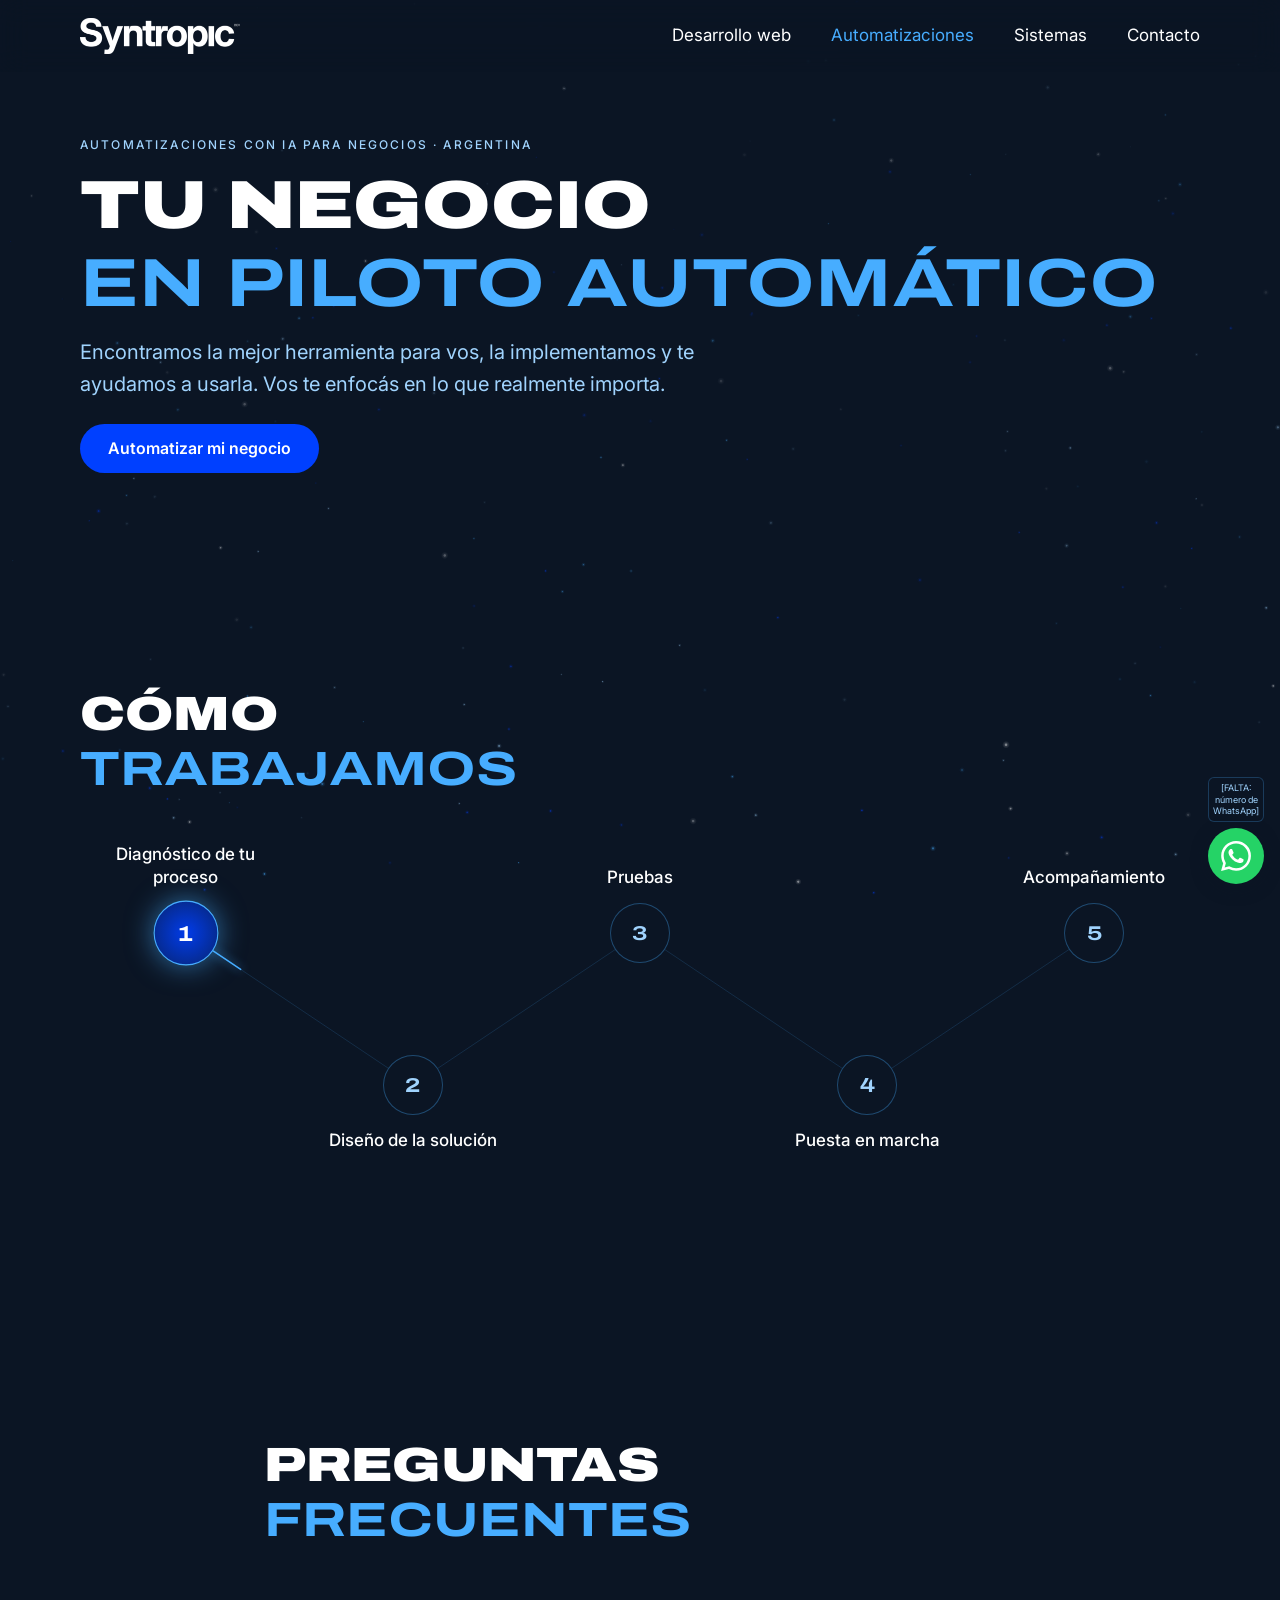
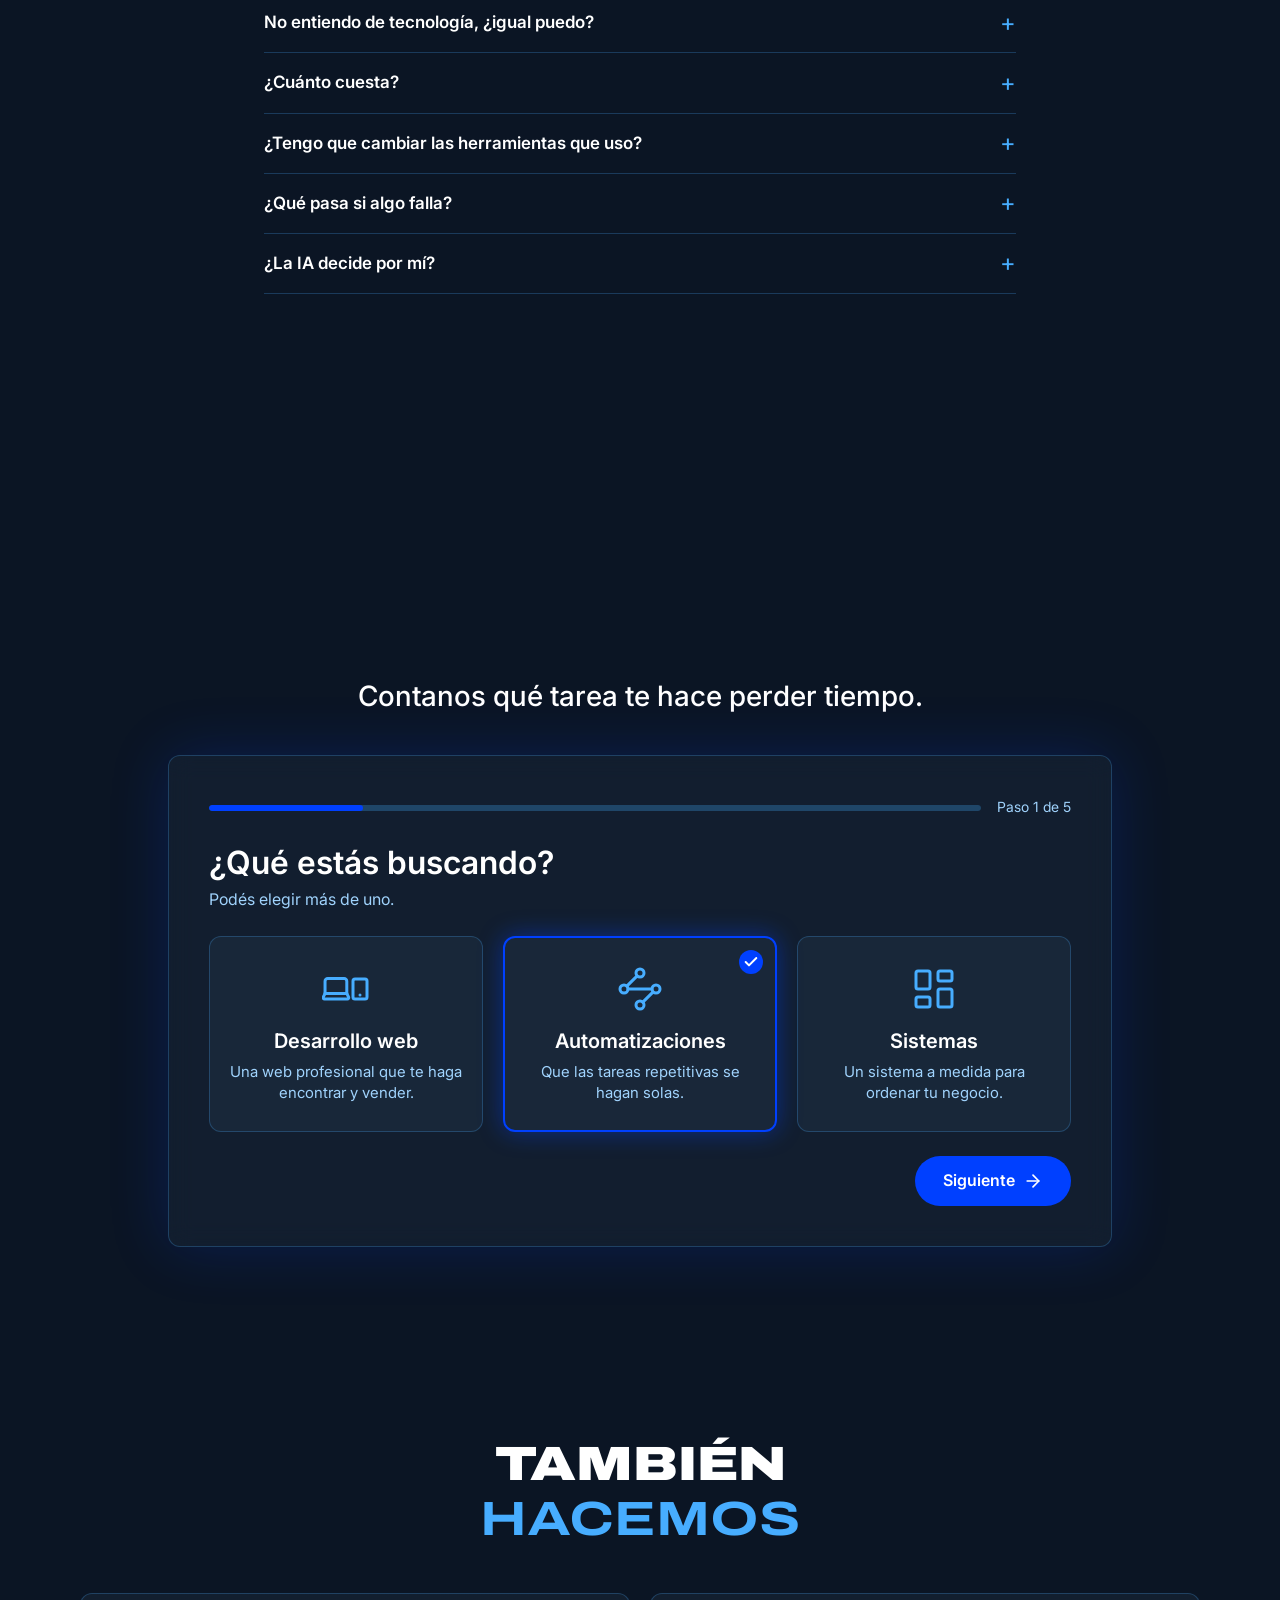
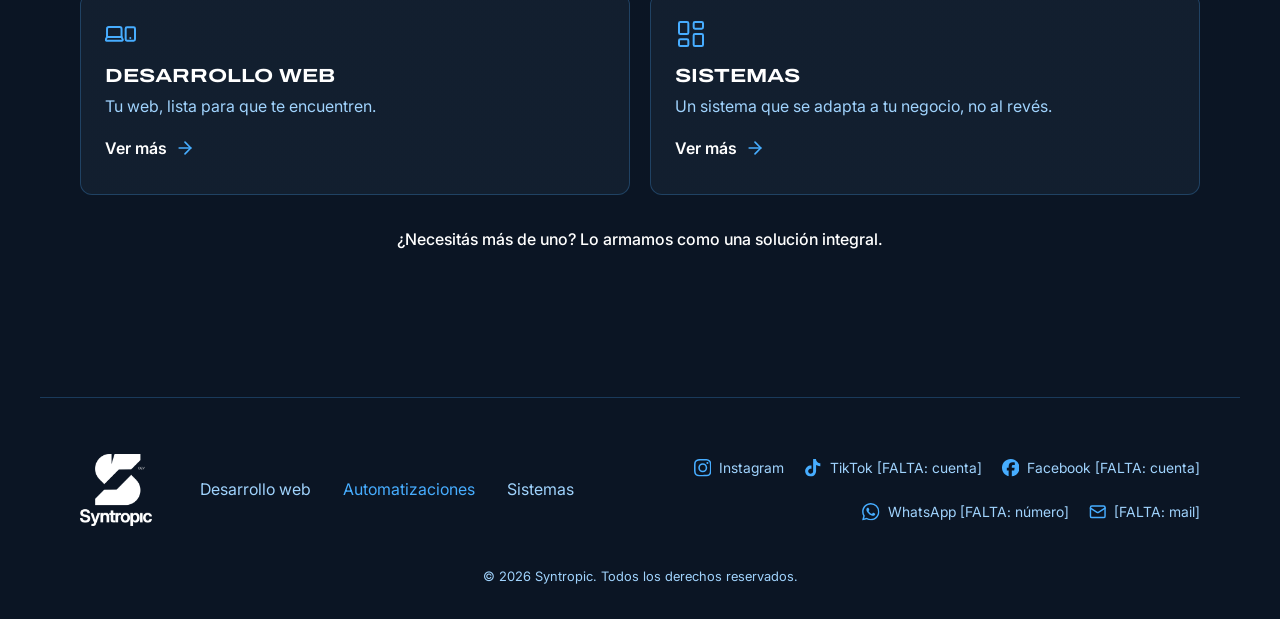
==== sitio/automatizaciones/index.html @ 97318b0d "Fase 7, base común: plantilla de las páginas de servicio, canvas liviano, constelación y transición " ====
<!doctype html>
<html lang="es-AR">
<head>
  <meta charset="utf-8">
  <meta name="viewport" content="width=device-width, initial-scale=1">
  <title>Automatizaciones con IA para tu negocio | Syntropic</title>
  <meta name="description" content="Conectamos WhatsApp, Gmail, planillas, agendas y tiendas online para que las tareas repetitivas de tu negocio se hagan solas, en Argentina.">
  <link rel="preload" href="../assets/fonts/archivo-expanded-black.woff2" as="font" type="font/woff2" crossorigin>
  <link rel="preload" href="../assets/fonts/inter-regular.woff2" as="font" type="font/woff2" crossorigin>
  <link rel="stylesheet" href="../assets/css/base.css">
  <link rel="stylesheet" href="../assets/css/componentes.css">
  <link rel="stylesheet" href="../assets/css/secciones.css">
  <link rel="stylesheet" href="../assets/css/formulario.css">
  <link rel="stylesheet" href="../assets/css/servicio.css">
  <!-- Marca que hay JavaScript: sin JS, el menú mobile queda siempre visible -->
  <script>document.documentElement.classList.add('js');</script>
</head>
<body class="servicio servicio-auto">

  <!-- ===================== Menú ===================== -->
  <header class="menu">
    <div class="menu-contenedor contenedor">
      <a class="menu-logo" href="../">
        <img src="../assets/img/logo-tipo-blanco.webp" alt="Syntropic" width="640" height="143">
      </a>

      <button class="menu-hamburguesa" type="button" aria-expanded="false" aria-controls="menu-principal" aria-label="Abrir menú">
        <span class="menu-hamburguesa-linea"></span>
        <span class="menu-hamburguesa-linea"></span>
        <span class="menu-hamburguesa-linea"></span>
      </button>

      <nav id="menu-principal" class="menu-nav" aria-label="Principal">
        <ul class="menu-lista">
          <li><a href="../desarrollo-web/">Desarrollo web</a></li>
          <li><a href="../automatizaciones/" aria-current="page">Automatizaciones</a></li>
          <li><a href="../sistemas/">Sistemas</a></li>
          <li><a href="#contacto">Contacto</a></li>
        </ul>
      </nav>
    </div>
  </header>

  <main>

    <!-- ===================== Hero ===================== -->
    <section id="inicio" class="hero-servicio hero-auto">
      <div class="contenedor hero-servicio-contenedor">
        <div class="hero-servicio-texto">
          <p class="etiqueta">Automatizaciones con IA para negocios · Argentina</p>
          <h1>Tu negocio <span class="titulo-linea-2">en piloto automático</span></h1>
          <p class="bajada">Encontramos la mejor herramienta para vos, la implementamos y te ayudamos a usarla. Vos te enfocás en lo que realmente importa.</p>
          <div class="hero-servicio-botones">
          <a class="boton boton-seccion" href="#contacto" data-servicio="automatizaciones">Automatizar mi negocio</a>
          </div>
        </div>
      </div>
    </section>

    <!-- ===================== Cómo trabajamos ===================== -->
    <section id="como-trabajamos" class="seccion trabajamos" aria-labelledby="titulo-como-trabajamos">
      <div class="contenedor">
        <h2 id="titulo-como-trabajamos" data-entrada>Cómo <span class="titulo-linea-2">trabajamos</span></h2>

        <!-- La línea que une las estrellas la dibuja servicio.js -->
        <ol class="constelacion a-confirmar" data-confirmar="Confirmar los pasos" style="--pasos: 5">
          <li class="constelacion-paso">
            <span class="constelacion-estrella" aria-hidden="true">1</span>
            <p class="constelacion-texto">Diagnóstico de tu proceso</p>
          </li>
          <li class="constelacion-paso">
            <span class="constelacion-estrella" aria-hidden="true">2</span>
            <p class="constelacion-texto">Diseño de la solución</p>
          </li>
          <li class="constelacion-paso">
            <span class="constelacion-estrella" aria-hidden="true">3</span>
            <p class="constelacion-texto">Pruebas</p>
          </li>
          <li class="constelacion-paso">
            <span class="constelacion-estrella" aria-hidden="true">4</span>
            <p class="constelacion-texto">Puesta en marcha</p>
          </li>
          <li class="constelacion-paso">
            <span class="constelacion-estrella" aria-hidden="true">5</span>
            <p class="constelacion-texto">Acompañamiento</p>
          </li>
        </ol>
      </div>
    </section>

    <!-- ===================== Preguntas frecuentes ===================== -->
    <section id="preguntas-frecuentes" class="seccion faq" aria-labelledby="titulo-preguntas-frecuentes">
      <div class="contenedor">
        <h2 id="titulo-preguntas-frecuentes" data-entrada>Preguntas <span class="titulo-linea-2">frecuentes</span></h2>

        <div class="acordeon" data-entrada="grupo">
          <details class="acordeon-item">
            <summary>No entiendo de tecnología, ¿igual puedo?</summary>
            <p>[FALTA: respuesta de Mauro]</p>
          </details>
          <details class="acordeon-item">
            <summary>¿Cuánto cuesta?</summary>
            <p>[FALTA: respuesta de Mauro]</p>
          </details>
          <details class="acordeon-item">
            <summary>¿Tengo que cambiar las herramientas que uso?</summary>
            <p>[FALTA: respuesta de Mauro]</p>
          </details>
          <details class="acordeon-item">
            <summary>¿Qué pasa si algo falla?</summary>
            <p>[FALTA: respuesta de Mauro]</p>
          </details>
          <details class="acordeon-item">
            <summary>¿La IA decide por mí?</summary>
            <p>[FALTA: respuesta de Mauro]</p>
          </details>
        </div>
      </div>
    </section>

    <!-- ===================== Hablemos (formulario) ===================== -->
    <section id="contacto" class="seccion contacto" aria-labelledby="titulo-contacto">
      <div class="contenedor">
        <h2 id="titulo-contacto">Hablemos</h2>
        <p class="frase" data-entrada>Contanos qué tarea te hace perder tiempo.</p>

        <!-- El formulario lo arma formulario.js (el mismo en todas las páginas) -->
        <div class="formulario-lugar" data-formulario data-servicio="automatizaciones" data-entrada>
          <noscript><p>Para completar el formulario, activá JavaScript en tu navegador.</p></noscript>
        </div>
      </div>
    </section>

    <!-- ===================== También hacemos ===================== -->
    <section id="tambien-hacemos" class="seccion tambien" aria-labelledby="titulo-tambien-hacemos">
      <div class="contenedor">
        <h2 id="titulo-tambien-hacemos" data-entrada>También <span class="titulo-linea-2">hacemos</span></h2>

        <ul class="tambien-lista" data-entrada="grupo">
          <li>
            <a class="tarjeta tambien-tarjeta" href="../desarrollo-web/">
              <svg class="icono" aria-hidden="true"><use href="../assets/img/iconos.svg#i-web-dispositivos"></use></svg>
              <h3>Desarrollo web</h3>
              <p>Tu web, lista para que te encuentren.</p>
              <span class="tambien-ver">Ver más <svg class="icono" aria-hidden="true"><use href="../assets/img/iconos.svg#i-arrow-right"></use></svg></span>
            </a>
          </li>
          <li>
            <a class="tarjeta tambien-tarjeta" href="../sistemas/">
              <svg class="icono" aria-hidden="true"><use href="../assets/img/iconos.svg#i-layout-dashboard"></use></svg>
              <h3>Sistemas</h3>
              <p>Un sistema que se adapta a tu negocio, no al revés.</p>
              <span class="tambien-ver">Ver más <svg class="icono" aria-hidden="true"><use href="../assets/img/iconos.svg#i-arrow-right"></use></svg></span>
            </a>
          </li>
        </ul>
        <p class="tambien-linea" data-entrada>¿Necesitás más de uno? Lo armamos como una solución integral.</p>
      </div>
    </section>

  </main>

  <!-- ===================== Footer ===================== -->
  <footer class="footer">
    <div class="footer-contenedor contenedor">
      <a class="footer-logo" href="../">
        <img src="../assets/img/logo-blanco.webp" alt="Syntropic" width="480" height="475" loading="lazy" decoding="async">
      </a>

      <nav class="footer-nav" aria-label="Servicios">
        <ul>
          <li><a href="../desarrollo-web/">Desarrollo web</a></li>
          <li><a href="../automatizaciones/" aria-current="page">Automatizaciones</a></li>
          <li><a href="../sistemas/">Sistemas</a></li>
        </ul>
      </nav>

      <ul class="footer-contacto">
        <li><a href="https://www.instagram.com/syntropic__/" target="_blank" rel="noopener"><svg class="icono" aria-hidden="true"><use href="../assets/img/iconos.svg#i-instagram"></use></svg> Instagram</a></li>
        <li><svg class="icono" aria-hidden="true"><use href="../assets/img/iconos.svg#i-tiktok"></use></svg> TikTok [FALTA: cuenta]</li>
        <li><svg class="icono" aria-hidden="true"><use href="../assets/img/iconos.svg#i-facebook"></use></svg> Facebook [FALTA: cuenta]</li>
        <li><svg class="icono" aria-hidden="true"><use href="../assets/img/iconos.svg#i-whatsapp"></use></svg> WhatsApp [FALTA: número]</li>
        <li><svg class="icono" aria-hidden="true"><use href="../assets/img/iconos.svg#i-mail"></use></svg> [FALTA: mail]</li>
      </ul>
    </div>

    <p class="footer-legal contenedor">© 2026 Syntropic. Todos los derechos reservados.</p>
  </footer>

  <!-- ===================== WhatsApp flotante ===================== -->
  <div class="whatsapp">
    <span class="whatsapp-falta">[FALTA: número de WhatsApp]</span>
    <a class="whatsapp-boton" aria-label="Escribinos por WhatsApp">
      <svg class="icono" aria-hidden="true"><use href="../assets/img/iconos.svg#i-whatsapp"></use></svg>
    </a>
  </div>

  <script src="../assets/js/vendor/gsap.min.js" defer></script>
  <script src="../assets/js/vendor/ScrollTrigger.min.js" defer></script>
  <script src="../assets/js/utiles.js" defer></script>
  <script src="../assets/js/formulario.js" defer></script>
  <script src="../assets/js/interfaz.js" defer></script>
  <script src="../assets/js/entradas.js" defer></script>
  <script src="../assets/js/servicio.js" defer></script>
  <script src="../assets/js/particulas-servicio.js" defer></script>
</body>
</html>
---- sitio/assets/css/base.css ----
/* ==========================================================================
   Syntropic: estilos base
   Paleta y tipografías: docs/brief.md, sección Marca.
   ========================================================================== */

/* --- Tipografías (autoalojadas, solo los pesos que se usan) --- */
@font-face {
  font-family: "Archivo Expanded";
  src: url("../fonts/archivo-expanded-black.woff2") format("woff2");
  font-weight: 900;
  font-style: normal;
  font-display: swap;
}
@font-face {
  font-family: "Archivo Expanded";
  src: url("../fonts/archivo-expanded-bold.woff2") format("woff2");
  font-weight: 700;
  font-style: normal;
  font-display: swap;
}
@font-face {
  font-family: "Inter";
  src: url("../fonts/inter-regular.woff2") format("woff2");
  font-weight: 400;
  font-style: normal;
  font-display: swap;
}
@font-face {
  font-family: "Inter";
  src: url("../fonts/inter-medium.woff2") format("woff2");
  font-weight: 500;
  font-style: normal;
  font-display: swap;
}
@font-face {
  font-family: "Inter";
  src: url("../fonts/inter-semibold.woff2") format("woff2");
  font-weight: 600;
  font-style: normal;
  font-display: swap;
}

/* --- Variables --- */
:root {
  /* Paleta oficial */
  --navy: #0B1524;
  --azul: #0040FF;
  --celeste: #47ADFF;
  --celeste-claro: #A0D3FD;
  --blanco: #FFFFFF;
  --whatsapp: #25D366;

  /* Derivados por transparencia (sin colores nuevos) */
  --vidrio-fondo: rgba(160, 211, 253, 0.05);   /* celeste claro al 5% sobre navy */
  --vidrio-borde: rgba(71, 173, 255, 0.25);    /* celeste al 25% */
  --glow-azul: 0 0 24px rgba(0, 64, 255, 0.45);

  /* Tipografía */
  --fuente-titulos: "Archivo Expanded", system-ui, sans-serif;
  --fuente-textos: "Inter", system-ui, sans-serif;

  /* Medidas */
  --radio: 12px;
  --radio-pildora: 999px;
  --margen-lateral: 20px;
  --ancho-max: 1200px;
}

@media (min-width: 768px) {
  :root { --margen-lateral: 40px; }
}

/* --- Reset --- */
*,
*::before,
*::after { box-sizing: border-box; }

* { margin: 0; padding: 0; }

html {
  -webkit-text-size-adjust: 100%;
  text-size-adjust: 100%;
  scroll-behavior: smooth;
}

img,
svg,
canvas,
picture { display: block; max-width: 100%; }

input,
button,
textarea,
select { font: inherit; color: inherit; }

button { cursor: pointer; background: none; border: 0; }

a { color: inherit; text-decoration: none; }

ul,
ol { list-style: none; }

/* --- Base --- */
body {
  min-height: 100vh;
  background-color: var(--navy);
  color: var(--blanco);
  font-family: var(--fuente-textos);
  font-weight: 400;
  font-size: 1rem;
  line-height: 1.6;
  -webkit-font-smoothing: antialiased;
  -moz-osx-font-smoothing: grayscale;
}

h1,
h2,
h3 {
  font-family: var(--fuente-titulos);
  font-weight: 900;
  line-height: 1.05;
  text-transform: uppercase;
  text-wrap: balance;
}

/* Título de dos líneas del brandbook: primera Black, segunda más liviana */
.titulo-linea-2 {
  display: block;
  font-weight: 700;
  color: var(--celeste);
}

.texto-secundario { color: var(--celeste-claro); }

.contenedor {
  width: 100%;
  max-width: var(--ancho-max);
  margin-inline: auto;
  padding-inline: var(--margen-lateral);
}

/* Foco visible para teclado */
:focus-visible {
  outline: 2px solid var(--celeste);
  outline-offset: 3px;
}

/* Solo para lectores de pantalla */
.sr-only {
  position: absolute;
  width: 1px;
  height: 1px;
  overflow: hidden;
  clip: rect(0 0 0 0);
  white-space: nowrap;
}

/* --- Botón --- */
.boton {
  display: inline-flex;
  align-items: center;
  justify-content: center;
  gap: 0.5em;
  min-height: 48px;
  padding: 0.75rem 1.75rem;
  background-color: var(--azul);
  color: var(--blanco);
  font-family: var(--fuente-textos);
  font-weight: 600;
  font-size: 1rem;
  border-radius: var(--radio-pildora);
  transition: box-shadow 0.25s ease, transform 0.25s ease;
}

.boton:hover { box-shadow: var(--glow-azul); }
.boton:active { transform: translateY(1px); }

/* --- Tarjeta de vidrio oscuro --- */
.tarjeta-vidrio {
  background-color: var(--vidrio-fondo);
  border: 1px solid var(--vidrio-borde);
  border-radius: var(--radio);
  -webkit-backdrop-filter: blur(12px);
  backdrop-filter: blur(12px);
  padding: 1.5rem;
}

/* --- Transición entre páginas ---
   Mejora progresiva: donde no existe (Firefox), la navegación es normal.
   El nombre va en el contenido del menú y no en .menu: si fuera en .menu, el
   vidrio esmerilado dejaría de desenfocar lo que pasa por debajo. */
@media (prefers-reduced-motion: no-preference) {
  @view-transition { navigation: auto; }

  .menu-contenedor { view-transition-name: menu; }

  ::view-transition-old(root),
  ::view-transition-new(root) { animation-duration: 0.35s; }
}

/* --- Movimiento reducido --- */
@media (prefers-reduced-motion: reduce) {
  html { scroll-behavior: auto; }
  *,
  *::before,
  *::after {
    animation-duration: 0.01ms !important;
    animation-iteration-count: 1 !important;
    transition-duration: 0.01ms !important;
  }
}
---- sitio/assets/css/componentes.css ----
/* ==========================================================================
   Syntropic: componentes reutilizables
   Piezas que se repiten en la landing y que se van a reusar en las páginas
   de servicio de la v2. Registro en docs/componentes.md.
   ========================================================================== */

:root {
  /* Botón flotante de WhatsApp: los botones de sección le dejan este lugar */
  --whatsapp-tamano: 56px;
  --whatsapp-margen: 16px;
  --altura-menu: 56px; /* menú fijo: 56 px en mobile y tablet, 72 px en desktop */
}

/* --- Ícono (sprite: assets/img/iconos.svg) --- */
.icono {
  width: 1.25em;
  height: 1.25em;
  flex-shrink: 0;
  color: var(--celeste);
  stroke-width: 2; /* grosor de los íconos de línea; se ajusta por componente */
}

/* --- Textos que se repiten en todas las secciones --- */
.etiqueta {
  font-size: 0.75rem;
  font-weight: 500;
  line-height: 1.5;
  letter-spacing: 0.18em;
  text-transform: uppercase;
  color: var(--celeste-claro);
}

.frase {
  font-size: 1.25rem;
  font-weight: 500;
  line-height: 1.35;
  color: var(--blanco);
}

.bajada {
  font-size: 1rem;
  color: var(--celeste-claro);
}

@media (min-width: 1024px) {
  .frase { font-size: 1.75rem; }
  .bajada { font-size: 1.25rem; }
}

/* --- Botón de sección --- */
/* En mobile ocupa todo el ancho menos el lugar del botón de WhatsApp,
   para que nunca se superpongan. */
.boton-seccion {
  width: calc(100% - (var(--whatsapp-tamano) + var(--whatsapp-margen) + 8px - var(--margen-lateral)));
}

@media (min-width: 768px) {
  .boton-seccion { width: auto; }
}

/* --- Píldora (etiqueta con ícono) --- */
.pildora {
  display: flex;
  align-items: center;
  gap: 0.5rem;
  min-height: 44px;
  padding: 0.5rem 0.875rem;
  border: 1px solid var(--celeste);
  border-radius: var(--radio-pildora);
  font-size: 0.8125rem;
  line-height: 1.3;
  color: var(--blanco);
}

.pildora strong { font-weight: 600; }

@media (min-width: 1024px) {
  .pildora { font-size: 0.9375rem; padding-inline: 1rem; }
}

/* --- Dispositivos: notebook y celular hechos en CSS ---
   Los colores salen de la paleta con transparencia: el "aluminio" es celeste
   claro sobre navy. Las medidas van en % para que escalen con el ancho. */
.pantalla {
  position: relative;
  overflow: hidden;
  background-color: var(--navy);
}

/* Capturas apiladas: solo la .activa se ve (fundido al cambiar) */
.pantalla-captura {
  position: absolute;
  inset: 0;
  width: 100%;
  height: 100%;
  object-fit: cover;
  object-position: top center;
  opacity: 0;
  transition: opacity 0.6s ease;
}

.pantalla-captura.activa { opacity: 1; }

.notebook { position: relative; }

.notebook-tapa {
  position: relative;
  padding: 2.4% 2.4% 2.8%;
  background-color: var(--navy);
  border: 1px solid rgba(160, 211, 253, 0.3);
  border-bottom: 0;
  border-radius: 14px 14px 0 0;
  box-shadow: 0 0 60px rgba(0, 64, 255, 0.35);
}

/* Cámara */
.notebook-tapa::before {
  content: "";
  position: absolute;
  top: 0.9%;
  left: 50%;
  width: 0.7%;
  aspect-ratio: 1;
  border-radius: 50%;
  background-color: rgba(160, 211, 253, 0.25);
  transform: translateX(-50%);
}

.notebook-tapa .pantalla {
  aspect-ratio: 16 / 10;
  border-radius: 4px;
}

/* Base: más ancha que la tapa, con la muesca para abrirla */
.notebook-base {
  position: relative;
  width: 112%;
  margin-left: -6%;
  aspect-ratio: 100 / 2.8;
  background: linear-gradient(to bottom, rgba(160, 211, 253, 0.6), rgba(160, 211, 253, 0.2));
  border-radius: 2px 2px 50% 50% / 2px 2px 100% 100%;
}

.notebook-base::before {
  content: "";
  position: absolute;
  top: 0;
  left: 50%;
  width: 14%;
  height: 45%;
  background-color: rgba(11, 21, 36, 0.45);
  border-radius: 0 0 6px 6px;
  transform: translateX(-50%);
}

.celular {
  position: relative;
  padding: 3.4%;
  background-color: var(--navy);
  border: 1px solid rgba(160, 211, 253, 0.4);
  border-radius: 15% / 7%;
  box-shadow: 0 0 0 3px rgba(160, 211, 253, 0.08), 0 0 50px rgba(0, 64, 255, 0.4);
}

.celular .pantalla {
  aspect-ratio: 600 / 1298;
  border-radius: 12% / 5.6%;
}

/* Isla de la cámara */
.celular::after {
  content: "";
  position: absolute;
  top: 2.6%;
  left: 50%;
  width: 28%;
  aspect-ratio: 3.4;
  border-radius: 999px;
  background-color: var(--navy);
  transform: translateX(-50%);
}

/* --- Indicador circular (puntaje) ---
   El arco llega hasta --puntaje (0 a 100). Con JavaScript arranca vacío y se
   llena al recibir la clase .lleno; sin JavaScript se ve lleno de entrada. */
.indicador {
  display: block;
  width: 3.5rem;
  height: 3.5rem;
  margin: 0 auto 0.5rem;
  transform: rotate(-90deg);
}

.indicador circle {
  fill: none;
  stroke-width: 5;
}

.indicador-fondo { stroke: rgba(71, 173, 255, 0.2); }

.indicador-arco {
  stroke: var(--celeste);
  stroke-linecap: round;
  stroke-dasharray: var(--puntaje, 0) 100;
  filter: drop-shadow(0 0 4px rgba(71, 173, 255, 0.7));
  transition: stroke-dasharray 1.4s ease-out, opacity 0.3s ease;
}

.js .indicador:not(.lleno) .indicador-arco {
  stroke-dasharray: 0 100;
  opacity: 0;
}

/* --- Nodo del lienzo de automatizaciones --- */
.nodo {
  display: flex;
  align-items: center;
  gap: 0.875rem;
  padding: 0.75rem 1rem;
  background-color: var(--navy);
  background-image: linear-gradient(var(--vidrio-fondo), var(--vidrio-fondo));
  border: 1px solid var(--vidrio-borde);
  border-radius: var(--radio);
}

.nodo .icono { width: 1.5rem; height: 1.5rem; }

.nodo-texto {
  display: flex;
  flex-direction: column;
  line-height: 1.3;
}

.nodo-texto strong {
  font-weight: 600;
  color: var(--blanco);
}

.nodo-texto span {
  font-size: 0.875rem;
  color: var(--celeste-claro);
}

/* --- Bloque con ícono, título y una línea --- */
.bloque {
  display: flex;
  align-items: flex-start;
  gap: 1rem;
}

.bloque .icono {
  width: 2.25rem;
  height: 2.25rem;
  stroke-width: 1.5;
}

.bloque h3 {
  font-size: 1rem;
  font-weight: 700;
  margin-bottom: 0.25rem;
}

.bloque p { color: var(--celeste-claro); }

@media (min-width: 1024px) {
  .bloque .icono { width: 2.75rem; height: 2.75rem; }
  .bloque h3 { font-size: 1.25rem; }
  .bloque p { font-size: 1.125rem; }
}

/* --- Acordeón (desplegable nativo) --- */
.acordeon-item {
  border-bottom: 1px solid var(--vidrio-borde);
}

.acordeon-item summary {
  display: flex;
  align-items: center;
  justify-content: space-between;
  gap: 1rem;
  min-height: 56px;
  padding-block: 1rem;
  font-size: 1.0625rem;
  font-weight: 600;
  cursor: pointer;
  list-style: none;
}

.acordeon-item summary::-webkit-details-marker { display: none; }

/* Signo + que gira a × al abrir */
.acordeon-item summary::after {
  content: "+";
  flex-shrink: 0;
  font-size: 1.5rem;
  font-weight: 400;
  line-height: 1;
  color: var(--celeste);
  transition: transform 0.25s ease;
}

.acordeon-item[open] summary::after { transform: rotate(45deg); }

.acordeon-item p {
  padding-bottom: 1.25rem;
  color: var(--celeste-claro);
}

/* --- Botón flotante de WhatsApp --- */
.whatsapp {
  position: fixed;
  right: var(--whatsapp-margen);
  bottom: var(--whatsapp-margen);
  z-index: 40;
  display: flex;
  flex-direction: column;
  align-items: center;
  gap: 0.375rem;
  transition: opacity 0.25s ease, visibility 0.25s ease;
}

.whatsapp.oculto {
  opacity: 0;
  visibility: hidden;
}

.whatsapp-boton {
  display: grid;
  place-items: center;
  width: var(--whatsapp-tamano);
  height: var(--whatsapp-tamano);
  border-radius: 50%;
  background-color: var(--whatsapp);
  box-shadow: 0 4px 16px rgba(11, 21, 36, 0.5);
}

.whatsapp-boton .icono {
  width: 30px;
  height: 30px;
  color: var(--blanco);
}

/* Marcador temporal: del mismo ancho que el botón, para no tapar nada */
.whatsapp-falta {
  width: var(--whatsapp-tamano);
  padding: 0.25rem 0.125rem;
  border-radius: 6px;
  background-color: var(--navy);
  border: 1px solid var(--vidrio-borde);
  font-size: 0.5625rem;
  text-align: center;
  overflow-wrap: anywhere;
  line-height: 1.3;
  color: var(--celeste-claro);
}

/* --- Textos por confirmar: se marcan solo en desarrollo (clase de utiles.js) ---
   El detalle de qué falta confirmar va en data-confirmar. */
.desarrollo .a-confirmar {
  position: relative;
  outline: 1px dashed rgba(160, 211, 253, 0.55);
  outline-offset: 6px;
}

.desarrollo .a-confirmar::before {
  content: "A confirmar: " attr(data-confirmar);
  position: absolute;
  z-index: 3;
  bottom: calc(100% + 8px);
  left: -6px;
  width: max-content;
  max-width: calc(100% + 12px);
  padding: 0.125rem 0.5rem;
  border-radius: 6px 6px 0 0;
  background-color: var(--navy);
  font-family: var(--fuente-textos);
  font-size: 0.6875rem;
  font-weight: 500;
  line-height: 1.3;
  letter-spacing: 0;
  text-align: left;
  text-transform: none;
  color: var(--celeste-claro);
}

/* --- Entradas suaves (entradas.js): fundido y subida corta ---
   Las clases las pone JavaScript solo en lo que está debajo de la pantalla
   y se sacan al terminar. */
.entrada-espera {
  opacity: 0;
  transform: translateY(18px);
}

.entrada-espera.entrada-llega {
  opacity: 1;
  transform: none;
  transition: opacity 0.7s ease, transform 0.75s cubic-bezier(0.2, 0.7, 0.2, 1);
  transition-delay: var(--entrada-demora, 0ms);
}

/* ==========================================================================
   Canvas de partículas (lo crea particulas.js; sin JavaScript no existe)
   ========================================================================== */
/* Fijo, de pantalla completa y detrás del contenido. No recibe toques:
   los botones, links y el formulario siguen funcionando igual. */
.particulas {
  position: fixed;
  inset: 0;
  width: 100%;
  height: 100%;
  z-index: 0;
  pointer-events: none;
}

/* El contenido va por encima del canvas */
main,
.footer {
  position: relative;
  z-index: 1;
}

/* Movimiento reducido: S estática de puntos dentro del hero, sin canvas fijo */
.hero-visual { position: relative; }

.particulas-estaticas {
  position: absolute;
  inset: 0;
  width: 100%;
  height: 100%;
  pointer-events: none;
}
---- sitio/assets/css/secciones.css ----
/* ==========================================================================
   Syntropic: secciones de la landing
   Mobile first (390 px). Cortes: 768 px (tablet) y 1024 px (desktop).
   ========================================================================== */

/* --- Común a todas las secciones --- */
.seccion {
  --seccion-espacio: 96px;
  padding-block: var(--seccion-espacio);
  /* Al llegar desde un link, el título frena siempre a la misma distancia
     debajo del menú fijo, sea cual sea el alto del menú (56 o 72 px). */
  scroll-margin-top: calc(var(--altura-menu) + 40px - var(--seccion-espacio));
}

/* Títulos de la cadena de bytes. Tamaño final: en 390 px "DESARROLLO" ocupa
   casi todo el ancho y "WEB" baja a la segunda línea (como el mockup mobile);
   tope de 72 px desde tablet. El tamaño importa para las partículas: cuanto
   más grande el h2, más nítida la forma muestreada con 0 y 1. */
.seccion h2 {
  font-size: clamp(1.75rem, 9.4vw, 4.5rem);
  margin-bottom: 1.25rem;
}

@media (min-width: 1024px) {
  .seccion { --seccion-espacio: 144px; }
}

/* ==========================================================================
   Menú
   ========================================================================== */
/* Fijo arriba y siempre visible. Vidrio esmerilado: desenfoca y oscurece apenas
   lo que pasa por debajo. El efecto va en un pseudo-elemento porque un
   backdrop-filter en el propio header encerraría el menú mobile de pantalla
   completa (position: fixed) dentro de los 56 px del header. */
.menu {
  position: fixed;
  inset: 0 0 auto 0;
  z-index: 50;
}

.menu::before {
  content: "";
  position: absolute;
  inset: 0;
  background-color: rgba(11, 21, 36, 0.35); /* navy muy transparente */
  -webkit-backdrop-filter: blur(14px);
  backdrop-filter: blur(14px);
  pointer-events: none;
}

/* Navegadores sin backdrop-filter: el tinte se hace más denso para que se lea */
@supports not ((backdrop-filter: blur(1px)) or (-webkit-backdrop-filter: blur(1px))) {
  .menu::before { background-color: rgba(11, 21, 36, 0.85); }
}

.menu-contenedor { position: relative; }

.menu-contenedor {
  display: flex;
  align-items: center;
  justify-content: space-between;
  height: var(--altura-menu);
}

.menu-logo {
  position: relative;
  z-index: 2;
  display: flex;
  align-items: center;
  min-height: 44px;
}

.menu-logo img { width: 128px; height: auto; }

.menu-lista a {
  display: inline-flex;
  align-items: center;
  min-height: 44px;
  transition: color 0.2s ease;
}

.menu-lista a:hover { color: var(--celeste); }

/* La página en la que estás */
.menu-lista a[aria-current="page"],
.footer-nav a[aria-current="page"] { color: var(--celeste); }

/* Hamburguesa (mobile y tablet) */
.menu-hamburguesa {
  position: relative;
  z-index: 2;
  display: none;
  flex-direction: column;
  justify-content: center;
  gap: 6px;
  width: 44px;
  height: 44px;
  padding: 10px;
}

.menu-hamburguesa-linea {
  display: block;
  height: 2px;
  background-color: var(--blanco);
  border-radius: 2px;
  transition: transform 0.25s ease, opacity 0.25s ease;
}

.js .menu-hamburguesa { display: flex; }

/* Sin JavaScript, la lista queda visible debajo del logo */
.menu-lista {
  display: flex;
  flex-wrap: wrap;
  gap: 0 1.25rem;
}

/* Con JavaScript: pantalla completa navy con los links grandes */
.js .menu-nav {
  position: fixed;
  inset: 0;
  z-index: 1;
  display: flex;
  align-items: center;
  padding-inline: var(--margen-lateral);
  background-color: var(--navy);
  opacity: 0;
  visibility: hidden;
  transition: opacity 0.25s ease, visibility 0.25s ease;
}

.js .menu-lista {
  flex-direction: column;
  gap: 0.75rem;
}

.js .menu-lista a {
  font-family: var(--fuente-titulos);
  font-weight: 700;
  font-size: 1.5rem;
  text-transform: uppercase;
}

.menu.abierto .menu-nav {
  opacity: 1;
  visibility: visible;
}

.menu.abierto .menu-hamburguesa-linea:nth-child(1) { transform: translateY(8px) rotate(45deg); }
.menu.abierto .menu-hamburguesa-linea:nth-child(2) { opacity: 0; }
.menu.abierto .menu-hamburguesa-linea:nth-child(3) { transform: translateY(-8px) rotate(-45deg); }

/* Con el menú abierto, la página de atrás no scrollea */
body.menu-abierto { overflow: hidden; }

@media (min-width: 1024px) {
  :root { --altura-menu: 72px; }

  .menu-logo img { width: 160px; }

  .js .menu-hamburguesa { display: none; }

  .js .menu-nav {
    position: static;
    display: block;
    padding: 0;
    background: none;
    opacity: 1;
    visibility: visible;
  }

  .js .menu-lista {
    flex-direction: row;
    gap: 2.5rem;
  }

  .js .menu-lista a {
    font-family: var(--fuente-textos);
    font-weight: 400;
    font-size: 1.0625rem;
    text-transform: none;
  }
}

/* ==========================================================================
   Hero
   ========================================================================== */
.hero {
  position: relative;
  display: flex;
  flex-direction: column;
  min-height: 100vh;
  min-height: 100svh;
  padding-top: var(--altura-menu);
}

.hero-contenedor {
  flex: 1;
  display: flex;
  flex-direction: column;
}

/* Mobile: la galaxia ocupa la mitad de arriba */
.hero-visual {
  flex: 1;
  min-height: 35svh;
}

.hero-texto {
  display: flex;
  flex-direction: column;
  align-items: flex-start;
  gap: 1rem;
  padding-bottom: 40px;
}

.hero h1 {
  font-size: clamp(1.75rem, 8.4vw, 5rem);
}

.hero .titulo-linea-2 { margin-top: 0.1em; }

.hero .boton { margin-top: 0.5rem; }

/* "Scrolleá": solo desde tablet (en mobile no entra, como en el mockup) */
.hero-scroll {
  display: none;
}

@media (min-width: 768px) {
  .hero-scroll {
    position: absolute;
    left: 50%;
    bottom: 24px;
    transform: translateX(-50%);
    display: flex;
    flex-direction: column;
    align-items: center;
    gap: 0.25rem;
    min-height: 44px;
    font-size: 0.875rem;
    color: var(--celeste-claro);
  }

  .hero-scroll .icono { color: var(--celeste-claro); stroke-width: 1.5; }

  .hero-texto { padding-bottom: 96px; }
}

@media (min-width: 1024px) {
  .hero-contenedor {
    flex-direction: row-reverse;
    align-items: center;
  }

  /* La galaxia es un canvas de fondo: el texto puede ocupar más ancho */
  .hero-visual {
    flex: 0 0 30%;
    align-self: stretch;
  }

  .hero-texto {
    flex: 1;
    gap: 1.5rem;
    padding-bottom: 0;
  }

  .hero h1 { font-size: clamp(2.5rem, 4vw, 3.75rem); }

  .hero .bajada { max-width: 32em; }
}

/* ==========================================================================
   Desarrollo web
   ========================================================================== */
.dw-contenedor {
  display: grid;
  gap: 2.5rem;
}

.dw-texto .frase { margin-bottom: 0.5rem; }

.pildoras {
  display: grid;
  grid-template-columns: 1fr 1fr;
  gap: 0.5rem;
  margin-top: 1.75rem;
}

.dw-visual {
  display: grid;
  gap: 2rem;
  min-width: 0;
}

.dw-pantallas {
  position: relative;
  display: flex;
  justify-content: center;
}

/* Mobile: solo el celular (sin notebook), con la tarjeta del puntaje encima */
.dw-pantallas {
  isolation: isolate; /* el brillo de atrás queda debajo de las pantallas */
}

/* Brillo azul detrás de las pantallas (se recorta a los costados para no generar scroll horizontal) */
.dw-pantallas::before {
  content: "";
  position: absolute;
  inset: -8% 0;
  z-index: -1;
  background: radial-gradient(closest-side, rgba(0, 64, 255, 0.5), rgba(0, 64, 255, 0.18) 60%, rgba(0, 64, 255, 0));
  pointer-events: none;
}

.dw-pantallas .notebook { display: none; }

/* Mobile: celular grande, corrido a la derecha. La tarjeta del puntaje va
   abajo a la izquierda y apenas pisa el borde de abajo del celular (arriba
   taparía el logo y el título de cada web); el padding le hace lugar. */
.dw-pantallas .celular { width: 80%; margin-left: 20%; }
.dw-pantallas { padding-bottom: 9.5rem; }

/* Tarjeta del puntaje: muestra el PageSpeed del cliente que se está viendo */
.dw-puntaje {
  position: absolute;
  z-index: 2;
  bottom: 0;
  left: 0;
  width: 8.75rem;
  padding: 0.875rem 0.75rem;
  text-align: center;
  background-color: rgba(11, 21, 36, 0.85);
}

.dw-puntaje-circulo {
  position: relative;
  width: 5rem;
  margin: 0 auto 0.5rem;
}

.dw-puntaje-circulo .indicador {
  width: 100%;
  height: auto;
  margin: 0;
}

.dw-puntaje-numero {
  position: absolute;
  inset: 0;
  display: grid;
  place-items: center;
  font-family: var(--fuente-titulos);
  font-weight: 700;
  font-size: 1.375rem;
  line-height: 1;
  color: var(--blanco);
}

.dw-puntaje-titulo {
  font-weight: 600;
  font-size: 0.9375rem;
  color: var(--blanco);
}

.dw-puntaje-fuente,
.dw-puntaje-seo {
  margin-top: 0.25rem;
  font-size: 0.6875rem;
  line-height: 1.35;
  color: var(--celeste-claro);
}

.dw-puntaje-seo { font-weight: 600; color: var(--celeste); }

/* Entrada: las pantallas suben con un fundido y la tarjeta llega después */
.js .dw-pantallas .notebook,
.js .dw-pantallas .celular,
.js .dw-puntaje {
  opacity: 0;
  transform: translateY(24px);
  transition: opacity 0.8s ease, transform 0.8s cubic-bezier(0.2, 0.7, 0.2, 1);
}

.js .dw-pantallas .celular { transition-delay: 0.15s; }
.js .dw-puntaje { transition-delay: 0.4s; }

.js .dw-pantallas.visible .notebook,
.js .dw-pantallas.visible .celular,
.js .dw-pantallas.visible .dw-puntaje {
  opacity: 1;
  transform: none;
}

@media (prefers-reduced-motion: reduce) {
  .js .dw-pantallas .notebook,
  .js .dw-pantallas .celular,
  .js .dw-puntaje {
    opacity: 1;
    transform: none;
    transition-delay: 0s;
  }
}

.clientes {
  display: grid;
  gap: 0.75rem;
  min-width: 0;
  text-align: center;
}

/* Fila que se desliza con el dedo */
.clientes-lista {
  display: flex;
  gap: 0;
  overflow-x: auto;
  scroll-snap-type: x proximity;
  scrollbar-width: none;
  -webkit-overflow-scrolling: touch;
}

.clientes-lista::-webkit-scrollbar { display: none; }

.clientes-lista li {
  flex-shrink: 0;
  scroll-snap-align: start;
}

.clientes-lista li + li { border-left: 1px solid var(--vidrio-borde); }

/* Centrada cuando entra; si no entra, se desliza sin cortar el primero */
.clientes-lista li:first-child { margin-left: auto; }
.clientes-lista li:last-child { margin-right: auto; }

.cliente {
  min-height: 44px;
  padding: 0.25rem 1.25rem;
  font-size: 1.25rem;
  font-weight: 500;
  white-space: nowrap;
  color: var(--celeste-claro);
  opacity: 0.7;
}

.cliente[aria-pressed="true"] {
  color: var(--blanco);
  opacity: 1;
  text-decoration: underline;
  text-decoration-color: var(--azul);
  text-decoration-thickness: 3px;
  text-underline-offset: 10px;
}

@media (min-width: 768px) {
  .pildoras {
    display: flex;
    flex-wrap: wrap;
  }

  .dw-boton,
  .sis-boton { justify-self: start; }

  /* Desde tablet: notebook con el celular adelante, superpuesto a la esquina
     de abajo a la derecha. El celular va grande (más que la proporción
     física) para que la web de adentro se lea. */
  /* Todo se mide contra --c (el ancho del conjunto), para que la proporción
     sea la misma en tablet y desktop. El celular mide 36% (unos 200 px en
     desktop, 45% de la notebook) y arranca al 60% del alto de la pantalla
     de la notebook: así se superpone a la esquina de abajo a la derecha sin
     tapar el título ni el botón de ninguna web (el logo de ATR baja hasta el
     59% y llega hasta el 92% del ancho). Por eso cuelga por debajo de la
     notebook, y el padding de abajo le reserva ese lugar. */
  .dw-visual { container-type: inline-size; }

  .dw-pantallas {
    --c: min(100cqw, 40rem);
    align-items: flex-start;
    width: var(--c);
    margin-inline: auto;
    padding-top: 3rem;
    padding-bottom: calc(var(--c) * 0.49);
  }

  .dw-pantallas .notebook {
    display: block;
    width: 80%;
    margin-right: 20%;
  }

  .dw-pantallas .celular {
    position: absolute;
    z-index: 1;
    top: calc(3rem + var(--c) * 0.305);
    right: 0;
    width: 36%;
    margin-left: 0;
    padding: calc(var(--c) * 0.022);
  }

  .dw-puntaje { top: 0; bottom: auto; left: -1.5rem; }

  /* Fuera del celular, los clientes entran en una o dos líneas, sin deslizar */
  .clientes-lista {
    flex-wrap: wrap;
    justify-content: center;
    overflow: visible;
  }

  .clientes-lista li:first-child { margin-left: 0; }
  .clientes-lista li:last-child { margin-right: 0; }
}

/* Desde 1280 px: el título arriba a todo el ancho y debajo dos columnas,
   textos a la izquierda y pantallas a la derecha. .dw-texto se "disuelve"
   (display: contents) para que el h2, la frase, la bajada y las píldoras
   se ubiquen solos en la grilla. Antes de 1280 se usa la disposición de tablet. */
@media (min-width: 1280px) {
  .dw-contenedor {
    grid-template-columns: 1fr 1.15fr;
    grid-template-rows: auto auto auto auto 1fr;
    grid-template-areas:
      "titulo titulo"
      "frase visual"
      "bajada visual"
      "pildoras visual"
      "boton visual";
    column-gap: 5rem;
    row-gap: 0;
  }

  .dw-texto { display: contents; }
  .dw-texto h2 { grid-area: titulo; }
  .dw-texto .frase { grid-area: frase; }
  .dw-texto .bajada { grid-area: bajada; }
  .dw-texto .pildoras { grid-area: pildoras; align-self: start; }
  .dw-visual { grid-area: visual; align-self: center; }
  .dw-boton { grid-area: boton; align-self: start; margin-top: 2.5rem; }

  .dw-pantallas { --c: 100cqw; }

  /* La tarjeta del puntaje se corre hacia el espacio entre columnas */
  .dw-puntaje { top: 0.5rem; left: -3rem; }

  .cliente { font-size: 1rem; padding-inline: 0.875rem; }
}

/* ==========================================================================
   Automatizaciones
   ========================================================================== */
/* Grilla de puntos sutil: celeste al 10%, como el lienzo de n8n o Make */
.auto {
  background-image: radial-gradient(rgba(71, 173, 255, 0.1) 1px, transparent 1.5px);
  background-size: 24px 24px;
}

.auto-texto {
  display: flex;
  flex-direction: column;
  align-items: flex-start;
  gap: 0.75rem;
}

.auto-texto h2 { margin-bottom: 0.5rem; }

.auto h2 { font-size: clamp(1.25rem, 6.2vw, 4.5rem); }

.auto-texto .boton { margin-top: 0.75rem; }

/* Mobile: flujo vertical (disparadores, la S, acciones) */
.lienzo {
  display: grid;
  gap: 2rem;
  justify-items: center;
  margin-top: 3.5rem;
}

.nodos {
  display: grid;
  gap: 0.75rem;
  width: 100%;
  max-width: 22rem;
}

.nodo-central {
  display: grid;
  justify-items: center;
  gap: 0.875rem;
  text-align: center;
  font-weight: 500;
}

.nodo-central-circulo {
  display: grid;
  place-items: center;
  width: 112px;
  height: 112px;
  border-radius: 50%;
  background-color: var(--azul);
  border: 2px solid var(--celeste);
  box-shadow: 0 0 40px rgba(0, 64, 255, 0.6);
}

.nodo-central-circulo img { width: 46%; height: auto; }

/* --- Cables y luces (los dibuja secciones.js) ---
   El SVG cubre todo el lienzo por detrás de los nodos. Cada cable tiene una
   línea base, un brillo que la recorre y un punto de luz. */
.lienzo { position: relative; }

.lienzo-cables {
  position: absolute;
  inset: 0;
  width: 100%;
  height: 100%;
  overflow: visible;
  pointer-events: none;
}

.nodos,
.nodo-central { position: relative; z-index: 1; }

.cable {
  fill: none;
  stroke: rgba(71, 173, 255, 0.45);
  stroke-width: 1.5;
}

.cable-brillo {
  fill: none;
  stroke: var(--celeste-claro);
  stroke-width: 2;
  stroke-linecap: round;
  opacity: 0;
  filter: drop-shadow(0 0 4px rgba(71, 173, 255, 0.9));
}

.cable-punto {
  fill: var(--blanco);
  opacity: 0;
  filter: drop-shadow(0 0 5px rgba(71, 173, 255, 1));
}

/* Mobile y tablet: los cables bajan por la izquierda de los nodos */
.lienzo .nodos { padding-left: 2.75rem; max-width: 24.75rem; }

/* Entrada: los nodos aparecen en orden y después se trazan los cables.
   El orden (--orden) lo pone secciones.js. */
.js .lienzo .nodo,
.js .lienzo .nodo-central {
  opacity: 0;
  transform: translateY(16px);
  transition: opacity 0.6s ease, transform 0.6s cubic-bezier(0.2, 0.7, 0.2, 1);
  transition-delay: calc(var(--orden, 0) * 90ms);
}

.js .lienzo.visible .nodo,
.js .lienzo.visible .nodo-central {
  opacity: 1;
  transform: none;
}

.js .lienzo .cable {
  stroke-dasharray: 1;
  stroke-dashoffset: 1;
  transition: stroke-dashoffset 1.1s ease-in-out;
  transition-delay: calc(0.75s + var(--orden, 0) * 60ms);
}

.js .lienzo.visible .cable { stroke-dashoffset: 0; }

@media (prefers-reduced-motion: reduce) {
  .js .lienzo .nodo,
  .js .lienzo .nodo-central {
    opacity: 1;
    transform: none;
    transition-delay: 0s;
  }

  .js .lienzo .cable {
    stroke-dashoffset: 0;
    transition-delay: 0s;
  }
}

.conectamos {
  display: grid;
  gap: 1.5rem;
  margin-top: 4.5rem;
  text-align: center;
}

/* Mobile: fila que se desliza sola (con JavaScript y sin movimiento reducido).
   secciones.js duplica los logos y agrega .en-movimiento: la fila corre la
   mitad de su largo y vuelve a empezar sin salto. Los bordes se desvanecen. */
.conectamos-lista {
  display: flex;
  flex-wrap: wrap;
  justify-content: center;
  align-items: center;
  gap: 1.5rem 2rem;
}

.conectamos-lista .clon { display: none; }

@media (max-width: 767px) {
  .conectamos-marquesina.en-movimiento {
    overflow: hidden;
    margin-inline: calc(var(--margen-lateral) * -1);
    -webkit-mask-image: linear-gradient(to right, transparent, #000 12%, #000 88%, transparent);
    mask-image: linear-gradient(to right, transparent, #000 12%, #000 88%, transparent);
  }

  .en-movimiento .conectamos-lista {
    flex-wrap: nowrap;
    justify-content: flex-start;
    width: max-content;
    gap: 0;
    animation: marquesina 28s linear infinite;
  }

  .en-movimiento .conectamos-lista li { padding-inline: 1rem; }
  .en-movimiento .conectamos-lista .clon { display: flex; }
}

@keyframes marquesina {
  to { transform: translateX(-50%); }
}

.conectamos-lista .icono {
  width: 32px;
  height: 32px;
  color: var(--blanco);
  opacity: 0.7;
}

.conectamos-lista .icono-ancho { width: 64px; }

/* Logo sin versión oficial monocroma (Excel): ícono de planilla con el nombre al lado */
.conectamos-con-nombre {
  display: flex;
  align-items: center;
  gap: 0.375rem;
  color: var(--blanco);
  opacity: 0.7;
  font-weight: 600;
}

.conectamos-con-nombre .icono { opacity: 1; stroke-width: 1.75; }

@media (min-width: 768px) {
  /* El ancho máximo va en los textos y no en el bloque: así el h2 de una sola
     línea no se sale de su caja en desktop */
  .auto-texto {
    align-items: center;
    text-align: center;
  }

  .auto-texto .frase,
  .auto-texto .bajada { max-width: 48rem; }
}

@media (min-width: 1024px) {
  .auto h2 { font-size: clamp(2.5rem, 5vw, 4.5rem); }

  /* Desktop: disparadores | S | acciones */
  .lienzo {
    grid-template-columns: 1fr auto 1fr;
    align-items: center;
    gap: 4rem;
    margin-top: 5rem;
  }

  .nodos { max-width: 20rem; }
  .lienzo .nodos { padding-left: 0; max-width: 20rem; }
  .nodos-disparadores { justify-self: start; }
  .nodos-acciones { justify-self: end; }

  .nodo-central-circulo { width: 168px; height: 168px; }

  .nodo-central { font-size: 1.125rem; }

  .conectamos-lista { gap: 2rem 3rem; }
  .conectamos-lista .icono { width: 40px; height: 40px; }
  .conectamos-lista .icono-ancho { width: 80px; }
}

/* ==========================================================================
   Sistemas
   ========================================================================== */
/* Mobile: título y frase, la notebook, los bloques y el botón */
.sis-contenedor {
  display: grid;
  gap: 2.5rem;
}

.sis-texto .frase { margin-bottom: 0.5rem; }

.sis-visual { min-width: 0; }

/* Notebook con brillo azul detrás y la tarjeta del stock superpuesta a la
   derecha. La perspectiva es la de alguien que mira apenas desde arriba. */
.sis-pantallas {
  position: relative;
  isolation: isolate;
  width: 100%;
  max-width: 36rem;
  margin-inline: auto;
  padding: 0.5rem 0 3rem;
  perspective: 1400px;
  perspective-origin: 50% 30%;
}

.sis-pantallas::before {
  content: "";
  position: absolute;
  inset: -12% 0;
  z-index: -1;
  background: radial-gradient(closest-side, rgba(0, 64, 255, 0.5), rgba(0, 64, 255, 0.18) 60%, rgba(0, 64, 255, 0));
  pointer-events: none;
}

.notebook-sis {
  width: 88%;
  margin-inline: auto;
  transform-style: preserve-3d;
}

/* La tapa gira sobre su borde de abajo (la bisagra). Del lado de atrás
   (::after) está la tapa de aluminio, que se ve solo mientras está cerrada. */
.notebook-sis .notebook-tapa {
  transform-origin: 50% 100%;
  transform-style: preserve-3d;
}

.notebook-sis .notebook-tapa .pantalla { backface-visibility: hidden; }

.notebook-sis .notebook-tapa::after {
  content: "";
  position: absolute;
  inset: 0;
  border-radius: 14px 14px 0 0;
  background: linear-gradient(to bottom, rgba(160, 211, 253, 0.45), rgba(160, 211, 253, 0.2));
  transform: rotateX(180deg) translateZ(1px);
  backface-visibility: hidden;
}

/* --- Dashboard ---
   Todo se mide en em y 1em es 1/64 del ancho de la pantalla (cqw): el
   dashboard escala entero con la notebook y se ve nítido en cualquier ancho. */
.notebook-sis .pantalla { container-type: inline-size; }

.dash {
  position: absolute;
  inset: 0;
  display: flex;
  font-size: calc(100cqw / 64);
  line-height: 1.25;
  color: var(--blanco);
  background-color: var(--navy);
}

.dash p { margin: 0; }

.dash .icono { width: 1.3em; height: 1.3em; stroke-width: 2; }

.dash-lateral {
  flex: 0 0 11.5em;
  padding: 1.6em 0.9em;
  background-color: rgba(160, 211, 253, 0.04);
  border-right: 1px solid rgba(71, 173, 255, 0.12);
}

.dash-logo {
  display: block;
  width: 2.8em;
  height: auto;
  margin: 0 0 1.8em 0.6em;
}

.dash-menu {
  display: grid;
  gap: 0.35em;
  font-size: 1.1em;
  color: var(--celeste-claro);
}

.dash-menu li {
  display: flex;
  align-items: center;
  gap: 0.6em;
  padding: 0.55em 0.6em;
  border-radius: 0.5em;
}

.dash-menu .icono { color: var(--celeste-claro); }

.dash-menu .activo {
  color: var(--blanco);
  background-color: rgba(71, 173, 255, 0.14);
}

.dash-menu .activo .icono { color: var(--celeste); }

.dash-principal {
  flex: 1;
  display: flex;
  flex-direction: column;
  gap: 1.1em;
  min-width: 0;
  padding: 1.6em 1.8em 1.8em;
}

.dash-cabecera {
  display: flex;
  align-items: center;
  gap: 1em;
}

.dash-titulo {
  flex: 1;
  font-size: 1.5em;
  font-weight: 600;
}

.dash-cabecera .icono { width: 1.5em; height: 1.5em; color: var(--celeste-claro); }

.dash-avatar {
  width: 2.2em;
  height: 2.2em;
  border-radius: 50%;
  background: linear-gradient(135deg, var(--celeste), var(--azul));
}

.dash-tarjetas {
  display: grid;
  grid-template-columns: repeat(3, 1fr);
  gap: 1em;
}

.dash-tarjeta {
  min-width: 0;
  padding: 1em 1.1em;
  background-color: rgba(160, 211, 253, 0.06);
  border: 1px solid rgba(71, 173, 255, 0.18);
  border-radius: 0.7em;
}

.dash-tarjeta > p:first-child {
  font-size: 0.95em;
  color: var(--celeste-claro);
}

.dash .dash-valor {
  margin-top: 0.35em;
  font-size: 1.75em;
  font-weight: 600;
  white-space: nowrap;
}

.dash-abajo {
  flex: 1;
  display: grid;
  grid-template-columns: 1.65fr 1fr;
  gap: 1em;
  min-height: 0;
}

.dash-grafico {
  display: flex;
  flex-direction: column;
}

.dash-grafico svg {
  flex: 1;
  width: 100%;
  min-height: 0;
  margin-top: 0.8em;
  overflow: visible;
}

.dash-grilla { stroke: rgba(160, 211, 253, 0.1); stroke-width: 1; vector-effect: non-scaling-stroke; }

.dash-linea {
  fill: none;
  stroke: var(--celeste);
  stroke-width: 2;
  stroke-linejoin: round;
  vector-effect: non-scaling-stroke;
}

.dash-dias {
  display: flex;
  justify-content: space-between;
  margin-top: 0.5em;
  font-size: 0.8em;
  color: var(--celeste-claro);
}

.dash-tabla ul {
  display: grid;
  gap: 0.15em;
  margin-top: 0.7em;
  font-size: 0.85em;
}

.dash-tabla li {
  display: flex;
  justify-content: space-between;
  gap: 0.5em;
  padding: 0.45em 0;
  border-bottom: 1px solid rgba(71, 173, 255, 0.1);
  color: var(--celeste-claro);
  white-space: nowrap;
}

.dash-tabla li:last-child { border-bottom: 0; }
.dash-tabla li span:last-child { color: var(--blanco); font-weight: 600; }

/* --- Tarjeta "Stock actualizado automáticamente" ---
   Check en verde WhatsApp (#25D366): excepción a la paleta aprobada por Mauro. */
.sis-stock {
  position: absolute;
  z-index: 2;
  right: 0;
  bottom: 0;
  display: flex;
  align-items: center;
  gap: 0.625rem;
  max-width: 13.5rem;
  padding: 0.625rem 0.875rem;
  background-color: rgba(11, 21, 36, 0.85);
  border-color: rgba(71, 173, 255, 0.45);
  box-shadow: 0 0 30px rgba(0, 64, 255, 0.35);
}

.sis-stock p {
  font-weight: 500;
  font-size: 0.875rem;
  line-height: 1.3;
}

.sis-stock-check {
  display: grid;
  place-items: center;
  flex-shrink: 0;
  width: 2rem;
  height: 2rem;
  border-radius: 50%;
  background-color: #25D366;
}

.sis-stock-check .icono {
  width: 1.125rem;
  height: 1.125rem;
  color: var(--navy);
  stroke-width: 3;
}

/* --- Apertura (con JavaScript) ---
   Al entrar en pantalla la notebook aparece cerrada y la tapa se abre (una
   sola vez, queda abierta). Después se prende la pantalla, se dibuja la
   línea del gráfico y llega la tarjeta del stock. Sin JavaScript o con
   movimiento reducido se ve abierta y completa desde el principio. */
.js .notebook-sis {
  opacity: 0;
  transform: translateY(24px);
  transition: opacity 0.6s ease, transform 0.8s cubic-bezier(0.2, 0.7, 0.2, 1);
}

.js .notebook-sis .notebook-tapa {
  transform: rotateX(-90deg);
  transition: transform 1.5s cubic-bezier(0.35, 0.05, 0.2, 1) 0.35s;
}

.js .dash {
  opacity: 0;
  filter: brightness(2.2);
  transition: opacity 0.35s ease 1.75s, filter 0.9s ease 1.75s;
}

.js .dash-linea {
  stroke-dasharray: 100;
  stroke-dashoffset: 100;
  transition: stroke-dashoffset 1.3s ease-out 2.3s;
}

.js .dash-area {
  opacity: 0;
  transition: opacity 0.8s ease 2.9s;
}

.js .sis-stock {
  opacity: 0;
  transform: translateY(16px) scale(0.96);
  transition: opacity 0.6s ease 3.4s, transform 0.7s cubic-bezier(0.2, 0.7, 0.2, 1) 3.4s;
}

.js .sis-pantallas.abierta .notebook-sis,
.js .sis-pantallas.abierta .sis-stock {
  opacity: 1;
  transform: none;
}

.js .sis-pantallas.abierta .notebook-tapa { transform: rotateX(0deg); }
.js .sis-pantallas.abierta .dash { opacity: 1; filter: none; }
.js .sis-pantallas.abierta .dash-linea { stroke-dashoffset: 0; }
.js .sis-pantallas.abierta .dash-area { opacity: 1; }

@media (prefers-reduced-motion: reduce) {
  .js .notebook-sis,
  .js .notebook-sis .notebook-tapa,
  .js .sis-stock {
    opacity: 1;
    transform: none;
    transition-delay: 0s;
  }

  .js .dash,
  .js .dash-area { opacity: 1; filter: none; transition-delay: 0s; }
  .js .dash-linea { stroke-dashoffset: 0; transition-delay: 0s; }
}

.sis-bloques {
  display: grid;
  gap: 1.75rem;
}

@media (min-width: 1024px) {
  .sis-contenedor {
    grid-template-columns: 1fr 1fr;
    grid-template-areas:
      "texto visual"
      "bloques visual"
      "boton visual";
    column-gap: 4rem;
    row-gap: 2.5rem;
    align-items: center;
  }

  .sis-texto { grid-area: texto; }
  .sis-visual { grid-area: visual; }
  .sis-bloques { grid-area: bloques; }
  .sis-boton { grid-area: boton; }

  .sis-pantallas { max-width: none; padding-bottom: 0; }

  /* Como en la referencia: la tarjeta asoma por el borde derecho, a media altura */
  .notebook-sis { width: 90%; margin-left: 0; }
  .sis-stock { top: 48%; bottom: auto; right: -0.5rem; max-width: 15rem; gap: 0.75rem; padding: 0.75rem 1rem; }
  .sis-stock p { font-size: 0.9375rem; }
}

/* ==========================================================================
   Preguntas frecuentes
   ========================================================================== */
.faq .contenedor { max-width: 52rem; }

.faq h2 {
  font-size: clamp(1.25rem, 6.2vw, 3rem);
  margin-bottom: 1.5rem;
}

/* ==========================================================================
   Hablemos (formulario)
   ========================================================================== */
.contacto .contenedor {
  max-width: 64rem;
  text-align: center;
}

.contacto .frase { margin-bottom: 2.5rem; }

/* ==========================================================================
   Footer
   ========================================================================== */
.footer {
  padding-bottom: calc(var(--whatsapp-tamano) + var(--whatsapp-margen) * 2);
}

.footer-contenedor {
  display: grid;
  justify-items: center;
  gap: 1.75rem;
  padding-top: 3rem;
  border-top: 1px solid var(--vidrio-borde);
  text-align: center;
}

.footer-logo img { width: 72px; height: auto; }

.footer-nav ul,
.footer-contacto {
  display: grid;
  gap: 0.25rem;
}

.footer-nav a {
  display: inline-flex;
  align-items: center;
  min-height: 44px;
  color: var(--celeste-claro);
  transition: color 0.2s ease;
}

.footer-nav a:hover { color: var(--blanco); }

.footer-contacto li {
  display: flex;
  align-items: center;
  justify-content: center;
  gap: 0.5rem;
  min-height: 44px;
  font-size: 0.875rem;
  color: var(--celeste-claro);
}

.footer-contacto a {
  display: inline-flex;
  align-items: center;
  gap: 0.5rem;
  min-height: 44px;
  transition: color 0.2s ease;
}

.footer-contacto a:hover { color: var(--blanco); }

.footer-legal {
  margin-top: 2rem;
  font-size: 0.8125rem;
  text-align: center;
  color: var(--celeste-claro);
}

@media (min-width: 1024px) {
  .footer { padding-bottom: 2rem; }

  .footer-contenedor {
    grid-template-columns: auto auto 1fr;
    align-items: center;
    justify-items: start;
    gap: 3rem;
    text-align: left;
  }

  .footer-nav ul,
  .footer-contacto {
    display: flex;
    gap: 0 2rem;
  }

  .footer-nav a { white-space: nowrap; }

  .footer-contacto {
    justify-self: end;
    flex-wrap: wrap;
    justify-content: flex-end;
    gap: 0 1.25rem;
  }
}
---- sitio/assets/css/formulario.css ----
/* ==========================================================================
   Syntropic: formulario por pasos (lo arma formulario.js)
   El mismo en la landing y en las tres páginas de servicio.
   ========================================================================== */

/* Lugar reservado: la página no salta cuando JavaScript lo arma */
.formulario-lugar { min-height: 36rem; }
.formulario-lugar:has(.formulario) { min-height: 0; }

.formulario {
  padding: 1.25rem;
  text-align: left;
  box-shadow: 0 0 60px rgba(0, 64, 255, 0.2);
}

.formulario-progreso {
  display: flex;
  align-items: center;
  gap: 1rem;
  margin-bottom: 1.5rem;
}

.formulario-barra {
  flex: 1;
  height: 6px;
  border: 0;
  border-radius: 3px;
  background-color: rgba(71, 173, 255, 0.15);
  appearance: none;
  -webkit-appearance: none;
  overflow: hidden;
}

.formulario-barra::-webkit-progress-bar {
  background-color: rgba(71, 173, 255, 0.15);
  border-radius: 3px;
}

.formulario-barra::-webkit-progress-value {
  background-color: var(--azul);
  border-radius: 3px;
}

.formulario-barra::-moz-progress-bar {
  background-color: var(--azul);
  border-radius: 3px;
}

.formulario-paso {
  flex-shrink: 0;
  font-size: 0.875rem;
  color: var(--celeste-claro);
}

.formulario-pregunta {
  border: 0;
  min-width: 0;
}

.formulario-pregunta legend {
  padding: 0;
  font-size: 1.5rem;
  font-weight: 600;
  line-height: 1.25;
}

.formulario-aclaracion {
  margin: 0.25rem 0 1.5rem;
  color: var(--celeste-claro);
}

.opciones {
  display: grid;
  gap: 0.75rem;
}

.formulario-falta {
  margin-top: 1.5rem;
  font-size: 0.875rem;
  color: var(--celeste-claro);
}

.formulario-pie {
  display: flex;
  flex-wrap: wrap;
  align-items: center;
  justify-content: space-between;
  gap: 1rem;
  margin-top: 1.5rem;
}

.etiqueta-integral {
  padding: 0.375rem 0.875rem;
  border: 1px solid var(--vidrio-borde);
  border-radius: var(--radio-pildora);
  font-size: 0.875rem;
  color: var(--celeste-claro);
}

.formulario-botones {
  display: flex;
  align-items: center;
  gap: 1rem;
}

.formulario-atras {
  min-height: 48px;
  padding-inline: 0.5rem;
  color: var(--celeste-claro);
}

.formulario-siguiente .icono { color: var(--blanco); }

/* Mobile: "Siguiente" queda fijo abajo de la pantalla mientras se ve el formulario */
@media (max-width: 767px) {
  .formulario-pie {
    position: sticky;
    bottom: 0;
    z-index: 2;
    margin: 1rem -1.25rem -1.25rem;
    gap: 0.75rem;
    padding: 0.5rem 1.25rem calc(1rem + env(safe-area-inset-bottom));
    border-radius: 0 0 var(--radio) var(--radio);
    /* El mismo tono de la tarjeta, pero opaco: lo que pasa por debajo no se ve */
    background: linear-gradient(var(--vidrio-fondo), var(--vidrio-fondo)), var(--navy);
  }

  /* Lo que sube se desvanece al acercarse al pie */
  .formulario-pie::before {
    content: "";
    position: absolute;
    inset: auto 0 100%;
    height: 1.25rem;
    background: linear-gradient(to top, rgba(11, 21, 36, 0.9), rgba(11, 21, 36, 0));
    pointer-events: none;
  }

  .etiqueta-integral { font-size: 0.8125rem; line-height: 1.35; }

  .formulario-botones { width: 100%; }
  .formulario-siguiente { flex: 1; }
}

@media (min-width: 768px) {
  .formulario { padding: 2.5rem; }

  .formulario-pregunta legend { font-size: 2rem; }

  .opciones { grid-template-columns: repeat(3, 1fr); gap: 1.25rem; }

  .formulario-botones { margin-left: auto; }
}

.formulario [hidden] { display: none; }

.formulario-pregunta legend:focus,
.formulario-gracias:focus { outline: none; }

.formulario-barra::-webkit-progress-value { transition: width 0.4s ease; }

/* --- Campos --- */
.campos {
  display: grid;
  gap: 1.75rem;
  margin-top: 1.5rem;
}

.campo {
  min-width: 0;
  border: 0;
}

.formulario .campo-etiqueta {
  display: block;
  margin-bottom: 0.625rem;
  padding: 0;
  font-size: 1.0625rem;
  font-weight: 500;
  line-height: 1.35;
}

.campo-opcional {
  font-size: 0.875rem;
  font-weight: 400;
  color: var(--celeste-claro);
}

.campo-ayuda {
  margin: -0.375rem 0 0.625rem;
  font-size: 0.875rem;
  color: var(--celeste-claro);
}

/* 16 px de letra: con menos, el iPhone hace zoom al tocar el campo */
.campo-entrada {
  display: block;
  width: 100%;
  min-height: 48px;
  padding: 0.75rem 1rem;
  font-size: 1rem;
  line-height: 1.4;
  color: var(--blanco);
  background-color: rgba(11, 21, 36, 0.6);
  border: 1px solid var(--vidrio-borde);
  border-radius: var(--radio);
  transition: border-color 0.2s ease, box-shadow 0.2s ease;
}

textarea.campo-entrada { resize: vertical; }

.campo-entrada::placeholder { color: var(--celeste-claro); opacity: 0.65; }

.campo-entrada:hover { border-color: var(--celeste); }

.campo-entrada:focus {
  outline: none;
  border-color: var(--celeste);
  box-shadow: 0 0 0 1px var(--celeste);
}

.campo-entrada[aria-invalid="true"] { border-color: var(--blanco); }

/* Sin rojo: la paleta es solo la de la marca. El aviso va en blanco con un signo */
.campo-error {
  display: flex;
  align-items: center;
  gap: 0.5rem;
  margin-top: 0.625rem;
  font-size: 0.875rem;
  font-weight: 500;
  color: var(--blanco);
}

.campo-error::before {
  content: "!";
  display: grid;
  place-items: center;
  flex-shrink: 0;
  width: 1.25rem;
  height: 1.25rem;
  border-radius: 50%;
  font-size: 0.8125rem;
  font-weight: 600;
  color: var(--navy);
  background-color: var(--celeste);
}

/* --- Fichas (opciones chicas, una o varias) --- */
.fichas {
  display: flex;
  flex-wrap: wrap;
  gap: 0.625rem;
}

.ficha {
  position: relative;
  display: inline-flex;
  align-items: center;
  min-height: 44px;
  padding: 0.5rem 1.125rem;
  font-size: 0.9375rem;
  line-height: 1.3;
  color: var(--blanco);
  background-color: var(--vidrio-fondo);
  border: 1px solid var(--vidrio-borde);
  border-radius: 22px;
  cursor: pointer;
  transition: border-color 0.2s ease, background-color 0.2s ease, box-shadow 0.2s ease;
}

.ficha:hover { border-color: var(--celeste); }

.ficha:has(.opcion-input:checked) {
  background-color: rgba(0, 64, 255, 0.35);
  border-color: var(--azul);
  box-shadow: 0 0 0 1px var(--azul), var(--glow-azul);
}

.ficha:has(.opcion-input:focus-visible) {
  outline: 2px solid var(--celeste);
  outline-offset: 3px;
}

.campo .formulario-falta { margin: 0 0 0.5rem; }

/* --- Gracias --- */
.formulario-gracias {
  display: grid;
  justify-items: center;
  gap: 0.75rem;
  padding-block: 2.5rem;
  text-align: center;
}

.formulario-gracias-check {
  display: grid;
  place-items: center;
  width: 4.5rem;
  height: 4.5rem;
  margin-bottom: 0.5rem;
  border-radius: 50%;
  background-color: var(--azul);
  box-shadow: 0 0 40px rgba(0, 64, 255, 0.6);
}

.formulario-gracias-check .icono {
  width: 2.25rem;
  height: 2.25rem;
  color: var(--blanco);
}

.formulario-gracias-titulo {
  font-family: var(--fuente-titulos);
  font-weight: 900;
  font-size: 2rem;
  line-height: 1.1;
  text-transform: uppercase;
}

.formulario-gracias-texto {
  font-size: 1.125rem;
  color: var(--celeste-claro);
}

/* --- Opción seleccionable (tarjeta del formulario) --- */
.opcion {
  position: relative;
  display: grid;
  grid-template-columns: auto 1fr;
  grid-template-areas:
    "icono titulo"
    "icono texto";
  align-items: center;
  column-gap: 1rem;
  min-height: 88px;
  padding: 1rem 2.75rem 1rem 1rem;
  border: 1px solid var(--vidrio-borde);
  border-radius: var(--radio);
  background-color: var(--vidrio-fondo);
  cursor: pointer;
  transition: border-color 0.2s ease, box-shadow 0.2s ease;
}

/* El checkbox real queda accesible pero invisible: la tarjeta es el control */
.opcion-input {
  position: absolute;
  opacity: 0;
  width: 1px;
  height: 1px;
}

.opcion-icono {
  grid-area: icono;
  width: 2.5rem;
  height: 2.5rem;
  stroke-width: 1.5;
}

.opcion-titulo {
  grid-area: titulo;
  align-self: end;
  font-weight: 600;
  font-size: 1.0625rem;
}

.opcion-texto {
  grid-area: texto;
  align-self: start;
  font-size: 0.875rem;
  line-height: 1.4;
  color: var(--celeste-claro);
}

.opcion-check {
  position: absolute;
  top: 0.75rem;
  right: 0.75rem;
  width: 1.5rem;
  height: 1.5rem;
  padding: 0.25rem;
  border-radius: 50%;
  background-color: var(--azul);
  color: var(--blanco);
  stroke-width: 3;
  opacity: 0;
  transition: opacity 0.2s ease;
}

.opcion:hover { border-color: var(--celeste); }

.opcion:has(.opcion-input:checked) {
  border: 2px solid var(--azul);
  padding: calc(1rem - 1px) calc(2.75rem - 1px) calc(1rem - 1px) calc(1rem - 1px);
  box-shadow: var(--glow-azul);
}

.opcion:has(.opcion-input:checked) .opcion-check { opacity: 1; }

.opcion:has(.opcion-input:focus-visible) {
  outline: 2px solid var(--celeste);
  outline-offset: 3px;
}

@media (min-width: 768px) {
  .opcion {
    grid-template-columns: 1fr;
    grid-template-areas:
      "icono"
      "titulo"
      "texto";
    justify-items: center;
    row-gap: 0.25rem;
    padding: 1.75rem 1.25rem;
    text-align: center;
  }

  .opcion:has(.opcion-input:checked) {
    padding: calc(1.75rem - 1px) calc(1.25rem - 1px);
  }

  .opcion-icono { width: 3rem; height: 3rem; margin-bottom: 0.5rem; }
  .opcion-titulo { font-size: 1.25rem; }
  .opcion-texto { font-size: 0.9375rem; }
}
---- sitio/assets/css/servicio.css ----
/* ==========================================================================
   Syntropic: plantilla de las páginas de servicio
   (docs/paginas-servicio.md, secciones "Plantilla común" y "Animaciones
   comunes"). Mobile first (390 px). Cortes: 768 px y 1024 px.
   El menú, el footer, las preguntas y los dispositivos salen de
   componentes.css y secciones.css; el formulario, de formulario.css.
   ========================================================================== */

/* Nada se sale de costado (elementos rotados o que entran desde afuera) */
.servicio main { overflow-x: clip; }

.servicio .seccion { position: relative; }

.servicio .seccion h2 {
  font-size: clamp(1.5rem, 6.6vw, 3rem);
  margin-bottom: 2rem;
}

.servicio .seccion h2 .titulo-linea-2 { margin-top: 0.1em; }

/* HABLEMOS conserva el tamaño de la landing */
.servicio .contacto h2 {
  font-size: clamp(1.75rem, 9.4vw, 4.5rem);
  margin-bottom: 1.25rem;
}

.seccion-texto {
  max-width: 44rem;
  font-size: 1.0625rem;
  color: var(--celeste-claro);
}

@media (min-width: 1024px) {
  .servicio .seccion h2 { margin-bottom: 3rem; }
  .servicio .contacto h2 { margin-bottom: 1.25rem; }
  .seccion-texto { font-size: 1.25rem; }
}

/* Los textos en plural centrados en las secciones que lo piden */
.centrada { text-align: center; }
.centrada .seccion-texto { margin-inline: auto; }

/* --- Hero del servicio --- */
.hero-servicio {
  position: relative;
  padding-top: calc(var(--altura-menu) + 40px);
  padding-bottom: 48px;
}

.hero-servicio-texto {
  display: flex;
  flex-direction: column;
  align-items: flex-start;
  gap: 1rem;
}

.hero-servicio h1 {
  font-size: clamp(1.625rem, 8vw, 4.25rem);
}

.hero-servicio .titulo-linea-2 { margin-top: 0.1em; }

/* El h1 lo forman los bytes (particulas-servicio.js). Respaldo: si el
   JavaScript no llega, a los 4 segundos aparece solo. Sin JavaScript o con
   movimiento reducido se ve desde el principio. */
@keyframes h1-respaldo {
  from { opacity: 0; }
  to { opacity: 1; }
}

.js .hero-servicio h1 { animation: h1-respaldo 0.4s ease 4s both; }

@media (prefers-reduced-motion: reduce) {
  .js .hero-servicio h1 { animation: none; }
}

.hero-servicio-botones {
  display: flex;
  flex-wrap: wrap;
  gap: 0.75rem;
  width: 100%;
  margin-top: 0.5rem;
}

/* Botón secundario: borde, sin relleno */
.boton-secundario {
  background-color: transparent;
  box-shadow: inset 0 0 0 1px var(--celeste);
}

.boton-secundario:hover { box-shadow: inset 0 0 0 1px var(--celeste), var(--glow-azul); }

@media (min-width: 768px) {
  .hero-servicio { padding-top: calc(var(--altura-menu) + 64px); padding-bottom: 72px; }
  .hero-servicio .bajada { max-width: 40rem; }
}

/* --- Botón en la mitad de la página --- */
.boton-medio { margin-top: 2.5rem; }

@media (min-width: 768px) {
  .centrada .boton-medio { margin-inline: auto; }
}

/* --- Dato con fuente (texto chico) --- */
.dato {
  max-width: 46rem;
  margin-top: 2rem;
  padding-left: 1rem;
  border-left: 2px solid var(--azul);
  font-size: 0.875rem;
  line-height: 1.55;
  color: var(--celeste-claro);
}

.dato a {
  color: var(--blanco);
  text-decoration: underline;
  text-underline-offset: 3px;
}

/* --- Tarjeta de vidrio común de estas páginas --- */
.tarjeta {
  position: relative;
  padding: 1.25rem;
  background-color: var(--navy);
  background-image: linear-gradient(var(--vidrio-fondo), var(--vidrio-fondo));
  border: 1px solid var(--vidrio-borde);
  border-radius: var(--radio);
}

/* Brillo del borde: se prende con opacidad (no anima sombras) */
.tarjeta::after {
  content: "";
  position: absolute;
  inset: -1px;
  border: 1px solid var(--celeste);
  border-radius: inherit;
  box-shadow: 0 0 24px rgba(71, 173, 255, 0.35);
  opacity: 0;
  pointer-events: none;
  transition: opacity 0.6s ease;
}

.tarjeta h3 {
  font-family: var(--fuente-textos);
  font-size: 1.0625rem;
  font-weight: 600;
  line-height: 1.3;
  text-transform: none;
}

.tarjeta h3 + p { margin-top: 0.375rem; }

.tarjeta p {
  font-size: 0.9375rem;
  line-height: 1.5;
  color: var(--celeste-claro);
}

.tarjeta > .icono {
  width: 2rem;
  height: 2rem;
  margin-bottom: 0.875rem;
  stroke-width: 1.5;
}

.grilla {
  display: grid;
  gap: 1rem;
}

@media (min-width: 768px) {
  .grilla-2 { grid-template-columns: repeat(2, 1fr); gap: 1.25rem; }
  .grilla-3 { grid-template-columns: repeat(2, 1fr); gap: 1.25rem; }
  .tarjeta { padding: 1.5rem; }
}

@media (min-width: 1024px) {
  .grilla-3 { grid-template-columns: repeat(3, 1fr); }
  .tarjeta h3 { font-size: 1.1875rem; }
  .tarjeta p { font-size: 1rem; }
}

/* --- Etiqueta chica "Ejemplo" --- */
.chip-ejemplo {
  display: inline-block;
  padding: 0.25rem 0.75rem;
  border: 1px solid var(--vidrio-borde);
  border-radius: var(--radio-pildora);
  font-size: 0.75rem;
  line-height: 1.4;
  color: var(--celeste-claro);
  background-color: rgba(11, 21, 36, 0.7);
}

/* --- Cómo trabajamos: constelación --- */
.constelacion {
  position: relative;
  display: grid;
  gap: 2.5rem;
}

.constelacion-paso {
  display: grid;
  grid-template-columns: 52px 1fr;
  align-items: center;
  gap: 1.25rem;
}

/* Mobile: vertical a la izquierda, apenas en zigzag */
.constelacion-paso:nth-child(even) { grid-template-columns: 52px 1fr; padding-left: 26px; }

.constelacion-estrella {
  position: relative;
  z-index: 1;
  display: grid;
  place-items: center;
  width: 52px;
  height: 52px;
  border-radius: 50%;
  background-color: var(--navy);
  border: 1px solid rgba(71, 173, 255, 0.35);
  font-family: var(--fuente-titulos);
  font-weight: 700;
  font-size: 1.125rem;
  color: var(--celeste-claro);
  transition: color 0.5s ease, transform 0.5s cubic-bezier(0.2, 1.6, 0.4, 1);
}

/* El brillo de la estrella: un halo que aparece con opacidad */
.constelacion-estrella::before {
  content: "";
  position: absolute;
  inset: -1px;
  z-index: -1;
  border: 1px solid var(--celeste);
  border-radius: 50%;
  background: radial-gradient(circle, rgba(0, 64, 255, 0.9), rgba(0, 64, 255, 0.35));
  box-shadow: 0 0 26px rgba(71, 173, 255, 0.6);
  opacity: 0;
  transition: opacity 0.6s ease;
}

.constelacion-estrella.encendida { color: var(--blanco); transform: scale(1.08); }
.constelacion-estrella.encendida::before { opacity: 1; }

.constelacion-texto {
  font-size: 1.0625rem;
  font-weight: 500;
  line-height: 1.35;
}

.constelacion-dibujo {
  position: absolute;
  inset: 0;
  pointer-events: none;
}

.constelacion-cielo {
  width: 100%;
  height: 100%;
  overflow: visible;
}

.constelacion-cielo path {
  fill: none;
  stroke: var(--celeste);
  stroke-linecap: round;
  stroke-linejoin: round;
}

.constelacion-fondo { stroke-width: 1; opacity: 0.16; }

.constelacion-linea {
  stroke-width: 1.5;
  stroke-dasharray: 1;
  stroke-dashoffset: 1;
  filter: drop-shadow(0 0 5px rgba(71, 173, 255, 0.9));
}

/* Sin JavaScript no hay línea: las estrellas se ven igual de bien */

/* Desktop: zigzag horizontal. Las de arriba llevan el texto encima y las de
   abajo, debajo: la línea nunca cruza un texto. */
@media (min-width: 1024px) {
  .constelacion {
    grid-template-columns: repeat(var(--pasos), 1fr);
    grid-template-rows: auto 60px 64px 60px auto;
    justify-items: center;
    gap: 0.875rem 1rem;
  }

  .constelacion-paso { display: contents; }

  .constelacion-estrella { width: 60px; height: 60px; font-size: 1.25rem; grid-row: 2; }
  .constelacion-texto { grid-row: 1; align-self: end; text-align: center; max-width: 11rem; }

  .constelacion-paso:nth-child(even) .constelacion-estrella { grid-row: 4; }
  .constelacion-paso:nth-child(even) .constelacion-texto { grid-row: 5; align-self: start; }

  .constelacion-paso:nth-child(1) > * { grid-column: 1; }
  .constelacion-paso:nth-child(2) > * { grid-column: 2; }
  .constelacion-paso:nth-child(3) > * { grid-column: 3; }
  .constelacion-paso:nth-child(4) > * { grid-column: 4; }
  .constelacion-paso:nth-child(5) > * { grid-column: 5; }
  .constelacion-paso:nth-child(6) > * { grid-column: 6; }
  .constelacion-paso:nth-child(7) > * { grid-column: 7; }
}

/* --- También hacemos --- */
.tambien-lista { display: grid; gap: 1rem; }

.tambien-tarjeta {
  display: block;
  height: 100%;
}

.tambien-tarjeta h3 { font-family: var(--fuente-titulos); font-weight: 700; text-transform: uppercase; }

.tambien-ver {
  display: inline-flex;
  align-items: center;
  gap: 0.5rem;
  min-height: 44px;
  margin-top: 0.5rem;
  font-weight: 600;
  color: var(--blanco);
}

.tambien-ver .icono { transition: transform 0.25s ease; }

.tambien-tarjeta:hover::after,
.tambien-tarjeta:focus-visible::after { opacity: 1; }
.tambien-tarjeta:hover .tambien-ver .icono { transform: translateX(4px); }

.tambien-linea {
  margin-top: 2rem;
  font-weight: 500;
  text-align: center;
}

.servicio .tambien h2 { text-align: center; }

@media (min-width: 768px) {
  .tambien-lista { grid-template-columns: 1fr 1fr; gap: 1.25rem; }
}

/* En estas páginas el formulario no es lo último: menos aire hacia abajo */
.servicio .contacto { padding-bottom: 48px; }
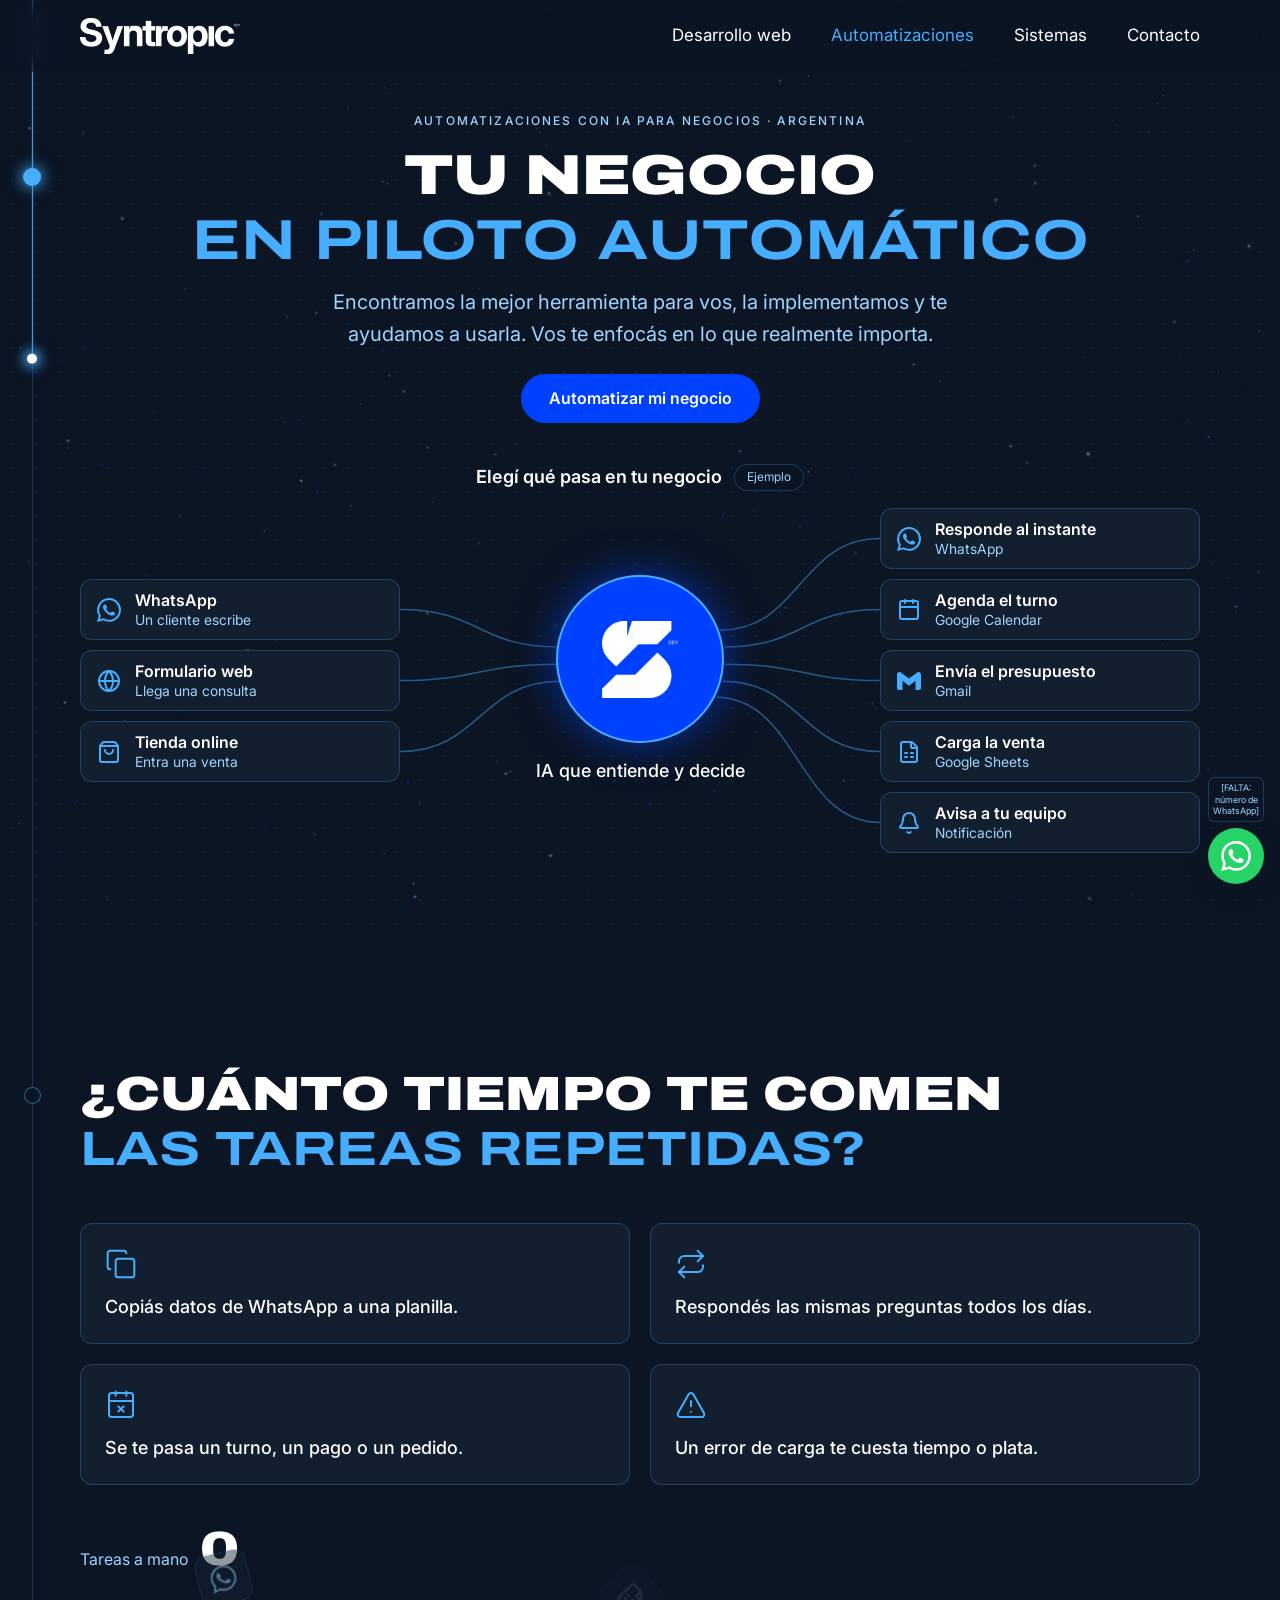
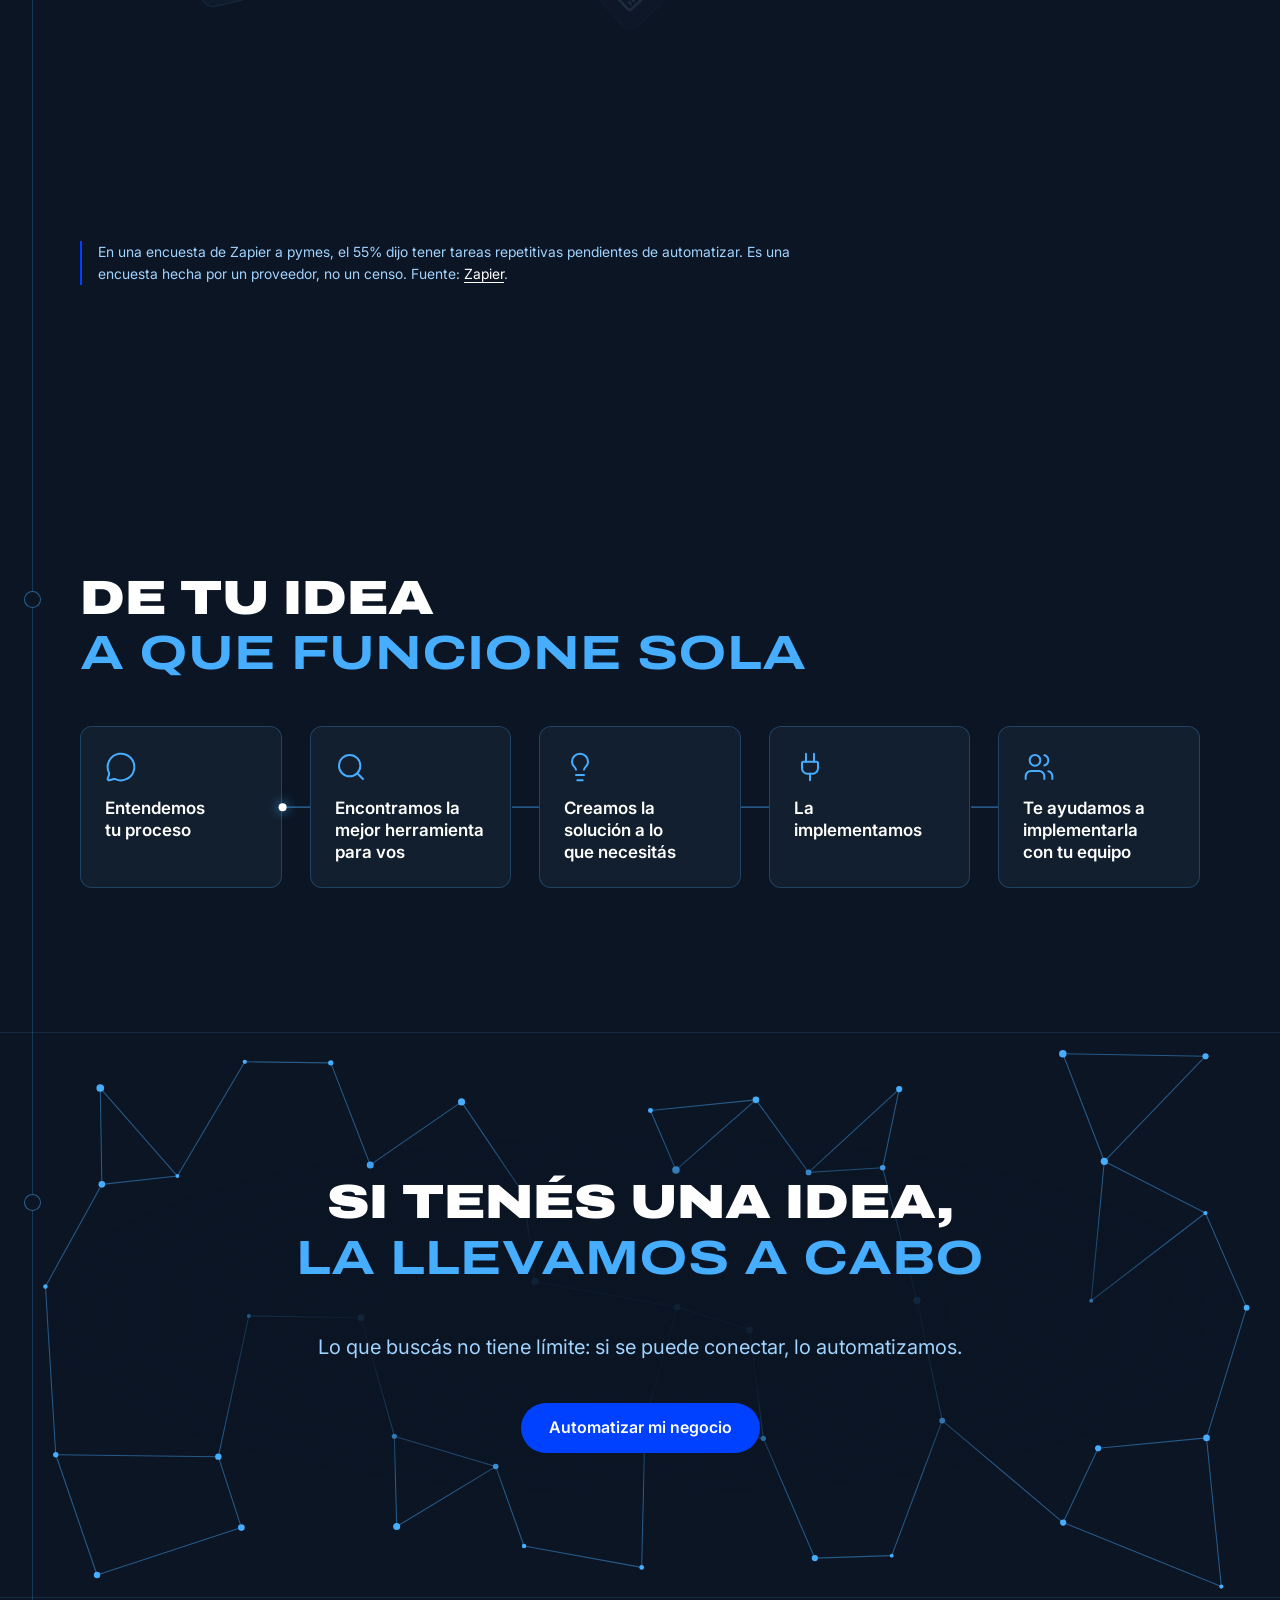
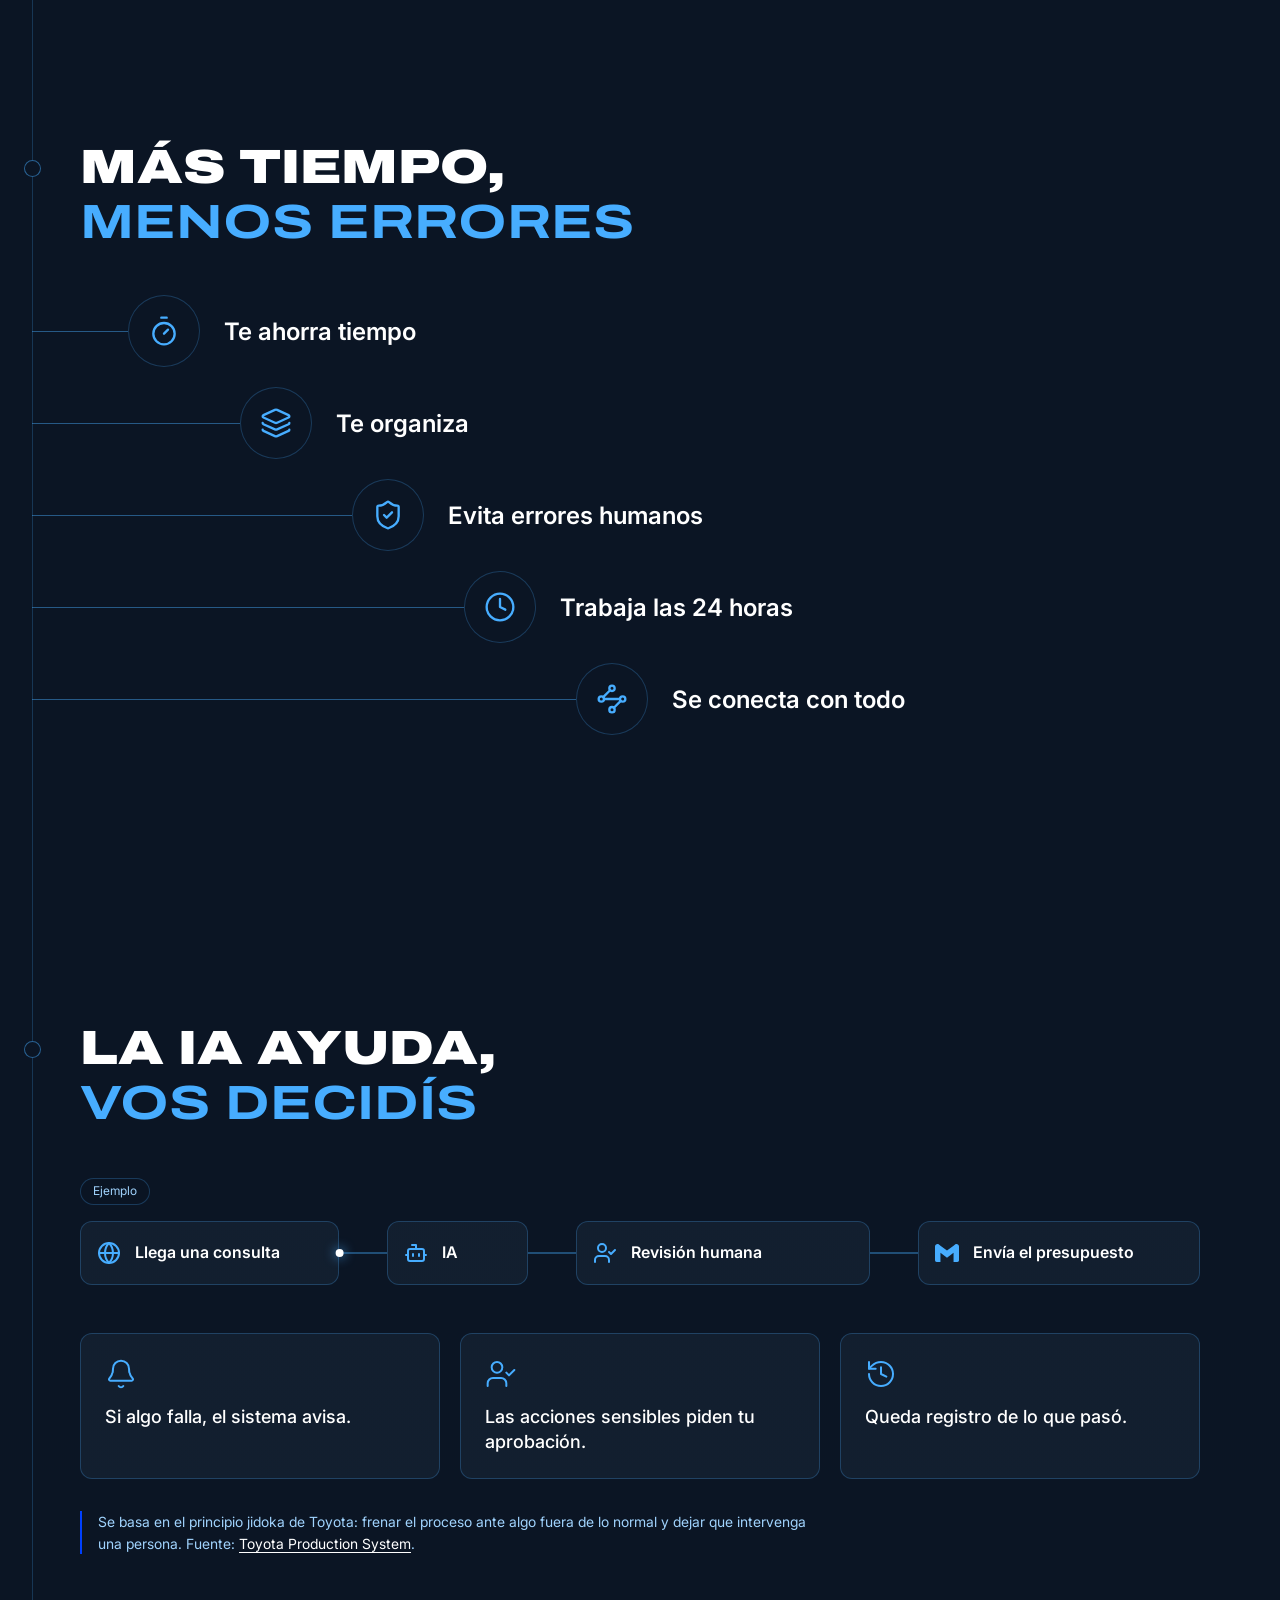
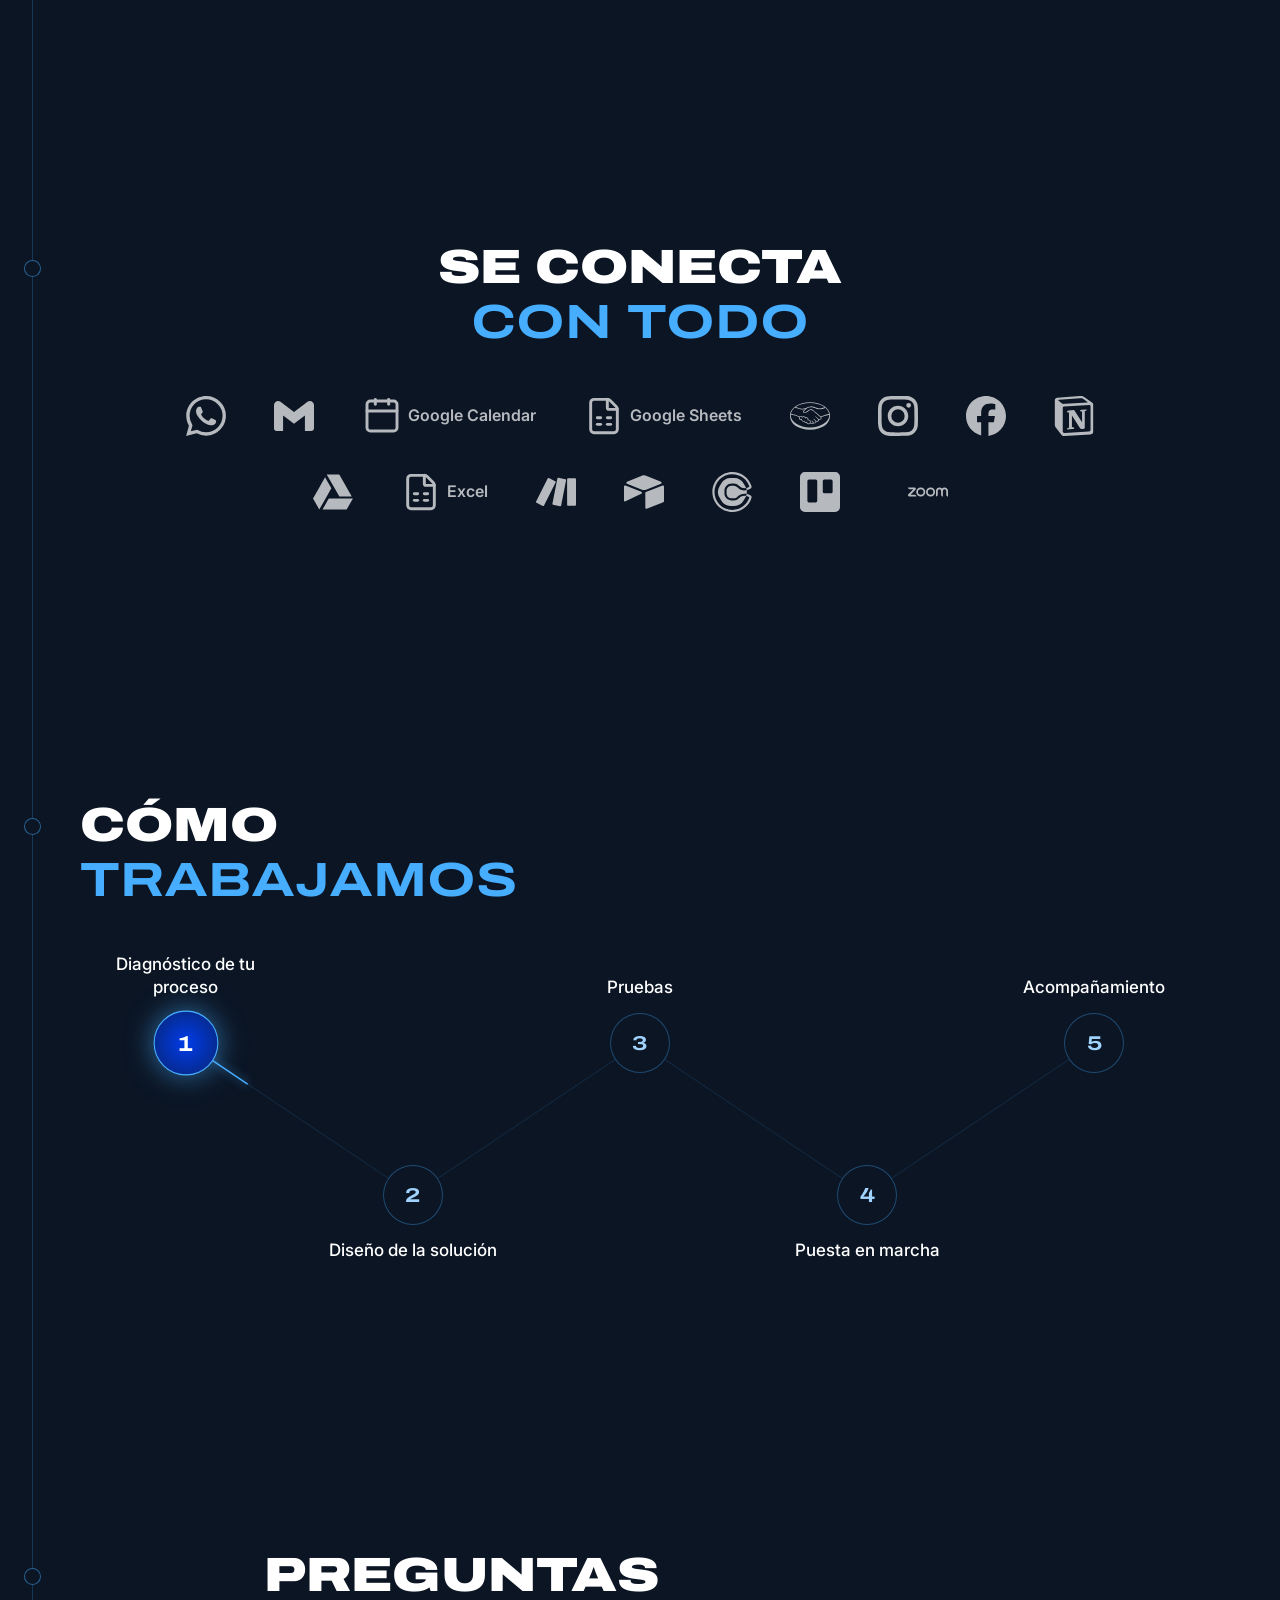
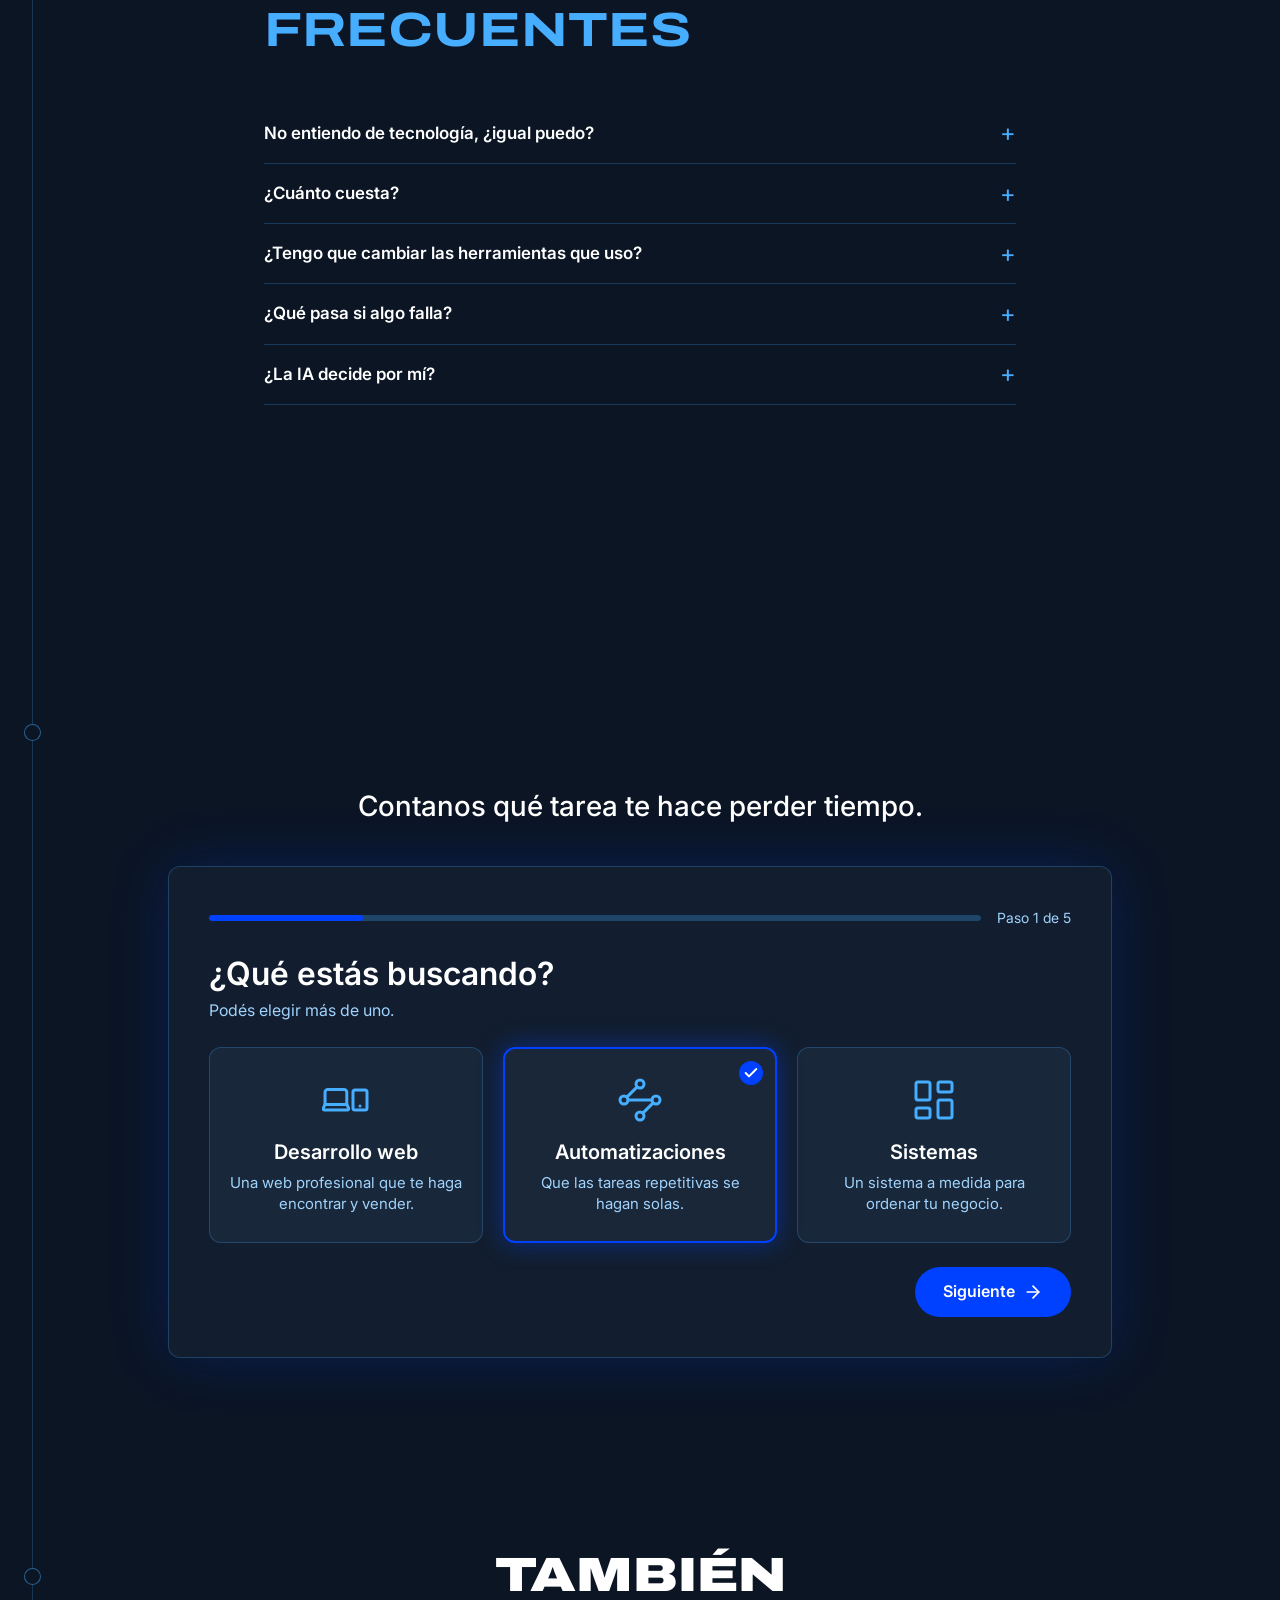
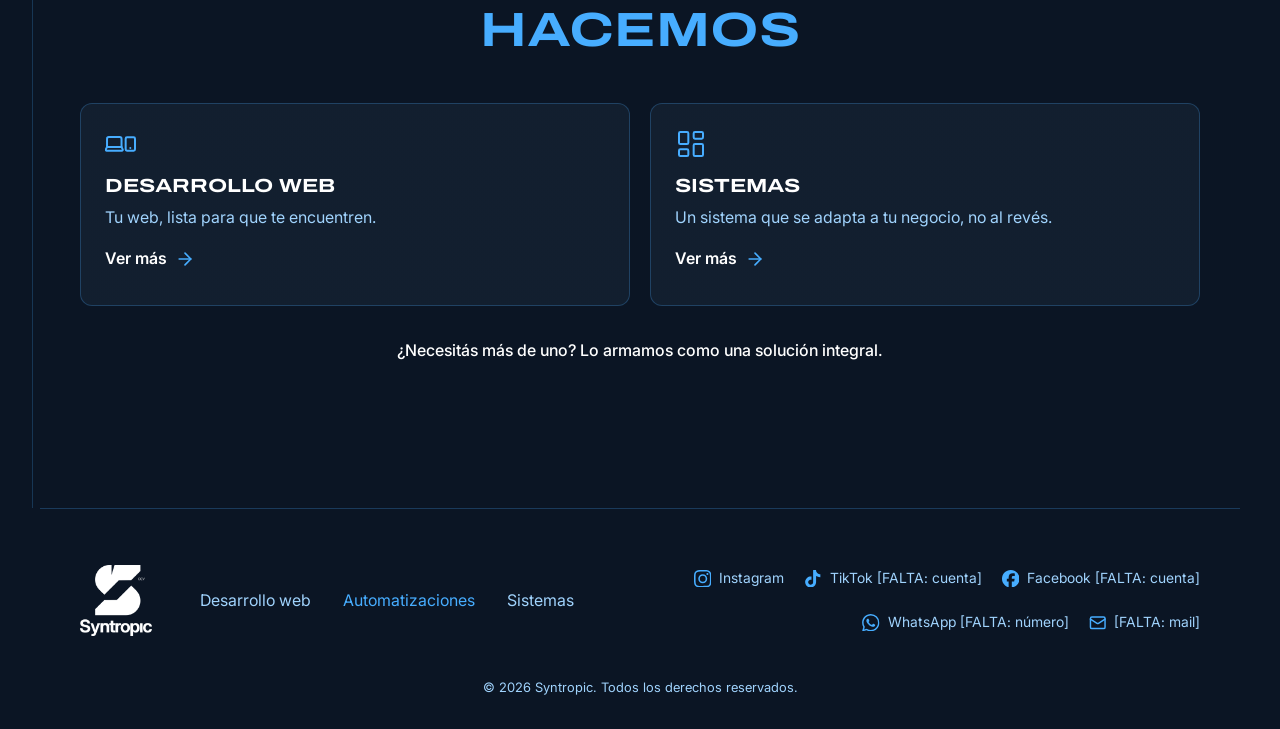
==== commit 240afa71: "Fase 7: página /automatizaciones Co-Authored-By: Claude Opus 5.5 <noreply@anthropic.com>" ====
--- a/sitio/automatizaciones/index.html
+++ b/sitio/automatizaciones/index.html
@@ -12,6 +12,7 @@
   <link rel="stylesheet" href="../assets/css/secciones.css">
   <link rel="stylesheet" href="../assets/css/formulario.css">
   <link rel="stylesheet" href="../assets/css/servicio.css">
+  <link rel="stylesheet" href="../assets/css/pagina-automatizaciones.css">
   <!-- Marca que hay JavaScript: sin JS, el menú mobile queda siempre visible -->
   <script>document.documentElement.classList.add('js');</script>
 </head>
@@ -54,6 +55,203 @@
           <a class="boton boton-seccion" href="#contacto" data-servicio="automatizaciones">Automatizar mi negocio</a>
           </div>
         </div>
+
+        <!-- Animación firma: lienzo interactivo. Es el de la landing (lienzo.js); acá los
+             disparadores son botones y data-enciende dice qué acciones prende cada uno. -->
+        <div class="hero-lienzo a-confirmar" data-confirmar="qué acciones enciende cada disparador">
+          <p class="hero-lienzo-consigna"><span>Elegí qué pasa en tu negocio</span> <span class="chip-ejemplo">Ejemplo</span></p>
+          <p class="sr-only lienzo-aviso" aria-live="polite"></p>
+
+          <div class="lienzo" data-interactivo>
+            <svg class="lienzo-cables" aria-hidden="true" focusable="false"></svg>
+            <ul class="nodos nodos-disparadores" aria-label="Lo que pasa en el negocio">
+              <li>
+                <button class="nodo" type="button" aria-pressed="false" data-enciende="0,1">
+                  <svg class="icono" aria-hidden="true"><use href="../assets/img/iconos.svg#i-whatsapp"></use></svg>
+                  <span class="nodo-texto"><strong>WhatsApp</strong> <span>Un cliente escribe</span></span>
+                </button>
+              </li>
+              <li>
+                <button class="nodo" type="button" aria-pressed="false" data-enciende="2,4">
+                  <svg class="icono" aria-hidden="true"><use href="../assets/img/iconos.svg#i-globe"></use></svg>
+                  <span class="nodo-texto"><strong>Formulario web</strong> <span>Llega una consulta</span></span>
+                </button>
+              </li>
+              <li>
+                <button class="nodo" type="button" aria-pressed="false" data-enciende="3,4">
+                  <svg class="icono" aria-hidden="true"><use href="../assets/img/iconos.svg#i-shopping-bag"></use></svg>
+                  <span class="nodo-texto"><strong>Tienda online</strong> <span>Entra una venta</span></span>
+                </button>
+              </li>
+            </ul>
+
+            <div class="nodo-central">
+              <div class="nodo-central-circulo">
+                <img src="../assets/img/isologo-blanco.webp" alt="Syntropic" width="800" height="815">
+              </div>
+              <p>IA que entiende y decide</p>
+            </div>
+
+            <ul class="nodos nodos-acciones" aria-label="Lo que se hace solo">
+              <li class="nodo">
+                <svg class="icono" aria-hidden="true"><use href="../assets/img/iconos.svg#i-whatsapp"></use></svg>
+                <span class="nodo-texto"><strong>Responde al instante</strong> <span>WhatsApp</span></span>
+              </li>
+              <li class="nodo">
+                <svg class="icono" aria-hidden="true"><use href="../assets/img/iconos.svg#i-calendar"></use></svg>
+                <span class="nodo-texto"><strong>Agenda el turno</strong> <span>Google Calendar</span></span>
+              </li>
+              <li class="nodo">
+                <svg class="icono" aria-hidden="true"><use href="../assets/img/iconos.svg#i-gmail"></use></svg>
+                <span class="nodo-texto"><strong>Envía el presupuesto</strong> <span>Gmail</span></span>
+              </li>
+              <li class="nodo">
+                <svg class="icono" aria-hidden="true"><use href="../assets/img/iconos.svg#i-file-spreadsheet"></use></svg>
+                <span class="nodo-texto"><strong>Carga la venta</strong> <span>Google Sheets</span></span>
+              </li>
+              <li class="nodo">
+                <svg class="icono" aria-hidden="true"><use href="../assets/img/iconos.svg#i-bell"></use></svg>
+                <span class="nodo-texto"><strong>Avisa a tu equipo</strong> <span>Notificación</span></span>
+              </li>
+            </ul>
+          </div>
+        </div>
+
+      </div>
+    </section>
+
+    <!-- ===================== El problema ===================== -->
+    <section id="problema" class="seccion problema" aria-labelledby="titulo-problema">
+      <div class="contenedor">
+        <h2 id="titulo-problema" data-entrada>¿Cuánto tiempo te comen <span class="titulo-linea-2">las tareas repetidas?</span></h2>
+
+        <ul class="grilla grilla-2" data-entrada="grupo">
+          <li class="tarjeta"><svg class="icono" aria-hidden="true"><use href="../assets/img/iconos.svg#i-copy"></use></svg><p class="problema-texto">Copiás datos de WhatsApp a una planilla.</p></li>
+          <li class="tarjeta"><svg class="icono" aria-hidden="true"><use href="../assets/img/iconos.svg#i-repeat"></use></svg><p class="problema-texto">Respondés las mismas preguntas todos los días.</p></li>
+          <li class="tarjeta"><svg class="icono" aria-hidden="true"><use href="../assets/img/iconos.svg#i-calendar-x"></use></svg><p class="problema-texto">Se te pasa un turno, un pago o un pedido.</p></li>
+          <li class="tarjeta"><svg class="icono" aria-hidden="true"><use href="../assets/img/iconos.svg#i-triangle-alert"></use></svg><p class="problema-texto">Un error de carga te cuesta tiempo o plata.</p></li>
+        </ul>
+
+        <!-- Las tareas se apilan desordenadas; al final el pulso las ordena en fila
+             (pagina-automatizaciones.js). Decorativa: lo importante está en las tarjetas. -->
+        <div class="pila" aria-hidden="true">
+          <p class="pila-contador"><span>Tareas a mano</span> <strong class="pila-numero">0</strong></p>
+          <div class="pila-cancha">
+            <span class="pila-cable"></span>
+            <span class="pila-pulso"></span>
+            <span class="pila-tarea"><svg class="icono" aria-hidden="true"><use href="../assets/img/iconos.svg#i-whatsapp"></use></svg></span>
+            <span class="pila-tarea"><svg class="icono" aria-hidden="true"><use href="../assets/img/iconos.svg#i-file-spreadsheet"></use></svg></span>
+            <span class="pila-tarea"><svg class="icono" aria-hidden="true"><use href="../assets/img/iconos.svg#i-mail"></use></svg></span>
+            <span class="pila-tarea"><svg class="icono" aria-hidden="true"><use href="../assets/img/iconos.svg#i-receipt"></use></svg></span>
+            <span class="pila-tarea"><svg class="icono" aria-hidden="true"><use href="../assets/img/iconos.svg#i-calendar"></use></svg></span>
+            <span class="pila-tarea"><svg class="icono" aria-hidden="true"><use href="../assets/img/iconos.svg#i-instagram"></use></svg></span>
+            <span class="pila-tarea"><svg class="icono" aria-hidden="true"><use href="../assets/img/iconos.svg#i-copy"></use></svg></span>
+            <span class="pila-tarea"><svg class="icono" aria-hidden="true"><use href="../assets/img/iconos.svg#i-shopping-bag"></use></svg></span>
+            <span class="pila-tarea"><svg class="icono" aria-hidden="true"><use href="../assets/img/iconos.svg#i-bell"></use></svg></span>
+            <span class="pila-tarea"><svg class="icono" aria-hidden="true"><use href="../assets/img/iconos.svg#i-wallet"></use></svg></span>
+            <span class="pila-tarea"><svg class="icono" aria-hidden="true"><use href="../assets/img/iconos.svg#i-users"></use></svg></span>
+            <span class="pila-tarea"><svg class="icono" aria-hidden="true"><use href="../assets/img/iconos.svg#i-repeat"></use></svg></span>
+          </div>
+        </div>
+
+        <p class="dato" data-entrada>En una encuesta de Zapier a pymes, el 55% dijo tener tareas repetitivas pendientes de automatizar. Es una encuesta hecha por un proveedor, no un censo. Fuente: <a href="https://zapier.com/blog/ai-governance-for-small-teams/" target="_blank" rel="noopener">Zapier</a>.</p>
+      </div>
+    </section>
+
+    <!-- ===================== Qué incluye ===================== -->
+    <section id="que-incluye" class="seccion incluye" aria-labelledby="titulo-que-incluye">
+      <div class="contenedor">
+        <h2 id="titulo-que-incluye" data-entrada>De tu idea <span class="titulo-linea-2">a que funcione sola</span></h2>
+
+        <!-- Nodos unidos por un cable; el pulso los recorre del primero al último -->
+        <ol class="cadena recorrido" data-recorrido>
+          <li class="tarjeta" data-nodo><svg class="icono" aria-hidden="true"><use href="../assets/img/iconos.svg#i-message-circle"></use></svg><h3>Entendemos tu proceso</h3></li>
+          <li class="tarjeta" data-nodo><svg class="icono" aria-hidden="true"><use href="../assets/img/iconos.svg#i-search"></use></svg><h3>Encontramos la mejor herramienta para vos</h3></li>
+          <li class="tarjeta" data-nodo><svg class="icono" aria-hidden="true"><use href="../assets/img/iconos.svg#i-lightbulb"></use></svg><h3>Creamos la solución a lo que necesitás</h3></li>
+          <li class="tarjeta" data-nodo><svg class="icono" aria-hidden="true"><use href="../assets/img/iconos.svg#i-plug"></use></svg><h3>La implementamos</h3></li>
+          <li class="tarjeta" data-nodo><svg class="icono" aria-hidden="true"><use href="../assets/img/iconos.svg#i-users"></use></svg><h3>Te ayudamos a implementarla con tu equipo</h3></li>
+        </ol>
+      </div>
+    </section>
+
+    <!-- ===================== Lo que no tiene límite ===================== -->
+    <section id="sin-limite" class="seccion limite centrada" aria-labelledby="titulo-sin-limite">
+      <div class="limite-red" aria-hidden="true"></div>
+      <div class="contenedor">
+        <h2 id="titulo-sin-limite" data-entrada>Si tenés una idea, <span class="titulo-linea-2">la llevamos a cabo</span></h2>
+        <p class="seccion-texto" data-entrada>Lo que buscás no tiene límite: si se puede conectar, lo automatizamos.</p>
+        <a class="boton boton-seccion boton-medio" data-entrada href="#contacto" data-servicio="automatizaciones">Automatizar mi negocio</a>
+      </div>
+    </section>
+
+    <!-- ===================== Beneficios ===================== -->
+    <section id="beneficios" class="seccion beneficios" aria-labelledby="titulo-beneficios">
+      <div class="contenedor">
+        <h2 id="titulo-beneficios" data-entrada>Más tiempo, <span class="titulo-linea-2">menos errores</span></h2>
+
+        <!-- Cada beneficio es un nodo que recibe un pulso por su cable -->
+        <ul class="beneficios-lista">
+          <li class="beneficio" style="--i: 0"><span class="beneficio-cable" aria-hidden="true"></span><span class="beneficio-nodo"><svg class="icono" aria-hidden="true"><use href="../assets/img/iconos.svg#i-timer"></use></svg></span><p>Te ahorra tiempo</p></li>
+          <li class="beneficio" style="--i: 1"><span class="beneficio-cable" aria-hidden="true"></span><span class="beneficio-nodo"><svg class="icono" aria-hidden="true"><use href="../assets/img/iconos.svg#i-layers"></use></svg></span><p>Te organiza</p></li>
+          <li class="beneficio" style="--i: 2"><span class="beneficio-cable" aria-hidden="true"></span><span class="beneficio-nodo"><svg class="icono" aria-hidden="true"><use href="../assets/img/iconos.svg#i-shield-check"></use></svg></span><p>Evita errores humanos</p></li>
+          <li class="beneficio" style="--i: 3"><span class="beneficio-cable" aria-hidden="true"></span><span class="beneficio-nodo"><svg class="icono" aria-hidden="true"><use href="../assets/img/iconos.svg#i-clock"></use></svg></span><p>Trabaja las 24 horas</p></li>
+          <li class="beneficio" style="--i: 4"><span class="beneficio-cable" aria-hidden="true"></span><span class="beneficio-nodo"><svg class="icono" aria-hidden="true"><use href="../assets/img/iconos.svg#i-waypoints"></use></svg></span><p>Se conecta con todo</p></li>
+        </ul>
+      </div>
+    </section>
+
+    <!-- ===================== Vos seguís al mando ===================== -->
+    <section id="al-mando" class="seccion mando" aria-labelledby="titulo-al-mando">
+      <div class="contenedor">
+        <h2 id="titulo-al-mando" data-entrada>La IA ayuda, <span class="titulo-linea-2">vos decidís</span></h2>
+
+        <!-- El pulso se frena en "Revisión humana", titila, aparece el check y sigue -->
+        <div class="mando-flujo">
+          <p class="chip-ejemplo">Ejemplo</p>
+          <ol class="cadena cadena-flujo recorrido" data-recorrido>
+            <li class="nodo" data-nodo><svg class="icono" aria-hidden="true"><use href="../assets/img/iconos.svg#i-globe"></use></svg><span class="nodo-texto"><strong>Llega una consulta</strong></span></li>
+            <li class="nodo" data-nodo><svg class="icono" aria-hidden="true"><use href="../assets/img/iconos.svg#i-bot"></use></svg><span class="nodo-texto"><strong>IA</strong></span></li>
+            <li class="nodo nodo-revision" data-nodo data-frena="2200"><svg class="icono" aria-hidden="true"><use href="../assets/img/iconos.svg#i-user-check"></use></svg><span class="nodo-texto"><strong>Revisión humana</strong></span><span class="nodo-check"><svg class="icono" aria-hidden="true"><use href="../assets/img/iconos.svg#i-check"></use></svg></span></li>
+            <li class="nodo" data-nodo><svg class="icono" aria-hidden="true"><use href="../assets/img/iconos.svg#i-gmail"></use></svg><span class="nodo-texto"><strong>Envía el presupuesto</strong></span></li>
+          </ol>
+        </div>
+
+        <ul class="grilla grilla-3 mando-lista a-confirmar" data-confirmar="que ofrecemos alertas, aprobación humana y registros" data-entrada="grupo">
+          <li class="tarjeta"><svg class="icono" aria-hidden="true"><use href="../assets/img/iconos.svg#i-bell"></use></svg><p class="problema-texto">Si algo falla, el sistema avisa.</p></li>
+          <li class="tarjeta"><svg class="icono" aria-hidden="true"><use href="../assets/img/iconos.svg#i-user-check"></use></svg><p class="problema-texto">Las acciones sensibles piden tu aprobación.</p></li>
+          <li class="tarjeta"><svg class="icono" aria-hidden="true"><use href="../assets/img/iconos.svg#i-history"></use></svg><p class="problema-texto">Queda registro de lo que pasó.</p></li>
+        </ul>
+
+        <p class="dato" data-entrada>Se basa en el principio jidoka de Toyota: frenar el proceso ante algo fuera de lo normal y dejar que intervenga una persona. Fuente: <a href="https://global.toyota/en/company/vision-and-philosophy/production-system/" target="_blank" rel="noopener">Toyota Production System</a>.</p>
+      </div>
+    </section>
+
+    <!-- ===================== Se conecta con todo ===================== -->
+    <section id="conexiones" class="seccion conexiones centrada" aria-labelledby="titulo-conexiones">
+      <div class="contenedor">
+        <h2 id="titulo-conexiones" data-entrada>Se conecta <span class="titulo-linea-2">con todo</span></h2>
+
+        <div class="conectamos" data-entrada>
+          <div class="conectamos-marquesina">
+            <ul class="conectamos-lista">
+              <li><svg class="icono" aria-hidden="true"><use href="../assets/img/iconos.svg#i-whatsapp"></use></svg><span class="sr-only">WhatsApp</span></li>
+              <li><svg class="icono" aria-hidden="true"><use href="../assets/img/iconos.svg#i-gmail"></use></svg><span class="sr-only">Gmail</span></li>
+              <li class="conectamos-con-nombre"><svg class="icono" aria-hidden="true"><use href="../assets/img/iconos.svg#i-calendar"></use></svg><span>Google Calendar</span></li>
+              <li class="conectamos-con-nombre"><svg class="icono" aria-hidden="true"><use href="../assets/img/iconos.svg#i-file-spreadsheet"></use></svg><span>Google Sheets</span></li>
+              <li><svg class="icono" aria-hidden="true"><use href="../assets/img/iconos.svg#i-mercadopago"></use></svg><span class="sr-only">Mercado Pago</span></li>
+              <li><svg class="icono" aria-hidden="true"><use href="../assets/img/iconos.svg#i-instagram"></use></svg><span class="sr-only">Instagram</span></li>
+              <li><svg class="icono" aria-hidden="true"><use href="../assets/img/iconos.svg#i-facebook"></use></svg><span class="sr-only">Facebook</span></li>
+              <li><svg class="icono" aria-hidden="true"><use href="../assets/img/iconos.svg#i-notion"></use></svg><span class="sr-only">Notion</span></li>
+              <li><svg class="icono" aria-hidden="true"><use href="../assets/img/iconos.svg#i-googledrive"></use></svg><span class="sr-only">Google Drive</span></li>
+              <li class="conectamos-con-nombre"><svg class="icono" aria-hidden="true"><use href="../assets/img/iconos.svg#i-file-spreadsheet"></use></svg><span>Excel</span></li>
+              <li><svg class="icono" aria-hidden="true"><use href="../assets/img/iconos.svg#i-make"></use></svg><span class="sr-only">Make</span></li>
+              <li><svg class="icono" aria-hidden="true"><use href="../assets/img/iconos.svg#i-airtable"></use></svg><span class="sr-only">Airtable</span></li>
+              <li><svg class="icono" aria-hidden="true"><use href="../assets/img/iconos.svg#i-calendly"></use></svg><span class="sr-only">Calendly</span></li>
+              <li><svg class="icono" aria-hidden="true"><use href="../assets/img/iconos.svg#i-trello"></use></svg><span class="sr-only">Trello</span></li>
+              <li><svg class="icono icono-ancho" aria-hidden="true"><use href="../assets/img/iconos.svg#i-zoom"></use></svg><span class="sr-only">Zoom</span></li>
+            </ul>
+          </div>
+        </div>
       </div>
     </section>
 
@@ -87,6 +285,16 @@
         </ol>
       </div>
     </section>
+
+    <!-- ===================== Casos reales =====================
+         No se muestra hasta tener casos de automatización con permiso del cliente.
+         [FALTA: casos reales de automatización]
+    <section id="casos" class="seccion casos" aria-labelledby="titulo-casos">
+      <div class="contenedor">
+        <h2 id="titulo-casos">Casos <span class="titulo-linea-2">reales</span></h2>
+      </div>
+    </section>
+    -->
 
     <!-- ===================== Preguntas frecuentes ===================== -->
     <section id="preguntas-frecuentes" class="seccion faq" aria-labelledby="titulo-preguntas-frecuentes">
@@ -202,6 +410,8 @@
   <script src="../assets/js/interfaz.js" defer></script>
   <script src="../assets/js/entradas.js" defer></script>
   <script src="../assets/js/servicio.js" defer></script>
+  <script src="../assets/js/lienzo.js" defer></script>
   <script src="../assets/js/particulas-servicio.js" defer></script>
+  <script src="../assets/js/pagina-automatizaciones.js" defer></script>
 </body>
 </html>
--- a/sitio/assets/css/pagina-automatizaciones.css
+++ b/sitio/assets/css/pagina-automatizaciones.css
@@ -0,0 +1,523 @@
+/* ==========================================================================
+   Syntropic: página Automatizaciones
+   El lienzo, los nodos y la fila de logos salen de componentes.css y
+   secciones.css. Mobile first (390 px).
+   ========================================================================== */
+
+/* --- Hilo conductor (pagina-automatizaciones.js) ---
+   Un cable por la izquierda de toda la página. En mobile, pegado al borde. */
+.hilo {
+  --hilo-x: 9px;
+  position: absolute;
+  inset: 0 auto 0 var(--hilo-x);
+  width: 0;
+  pointer-events: none;
+}
+
+.hilo-cable,
+.hilo-luz {
+  position: absolute;
+  inset: 0 auto 0 -0.5px;
+  width: 1px;
+  background-color: var(--celeste);
+  transform-origin: 50% 0;
+}
+
+.hilo-cable { opacity: 0.22; }
+
+.hilo-luz {
+  transform: scaleY(0);
+  opacity: 0.85;
+  box-shadow: 0 0 8px rgba(71, 173, 255, 0.8);
+}
+
+.hilo-punto {
+  position: absolute;
+  top: -5px;
+  left: -5px;
+  z-index: 2;
+  width: 10px;
+  height: 10px;
+  border-radius: 50%;
+  background-color: var(--blanco);
+  box-shadow: 0 0 12px 4px rgba(71, 173, 255, 0.85);
+}
+
+.hilo.quieto .hilo-punto { display: none; }
+
+.hilo-nodo {
+  position: absolute;
+  z-index: 1;
+  width: 13px;
+  height: 13px;
+  margin: -6.5px 0 0 -6.5px;
+  border-radius: 50%;
+  background-color: var(--navy);
+  border: 1.5px solid rgba(71, 173, 255, 0.5);
+}
+
+.hilo-nodo::before,
+.hilo-nodo::after {
+  content: "";
+  position: absolute;
+  inset: -1.5px;
+  border-radius: 50%;
+  opacity: 0;
+}
+
+.hilo-nodo::before {
+  background-color: var(--celeste);
+  box-shadow: 0 0 14px 2px rgba(71, 173, 255, 0.8);
+  transition: opacity 0.4s ease;
+}
+
+.hilo-nodo::after { border: 1.5px solid var(--celeste); }
+
+.hilo-nodo.encendido::before { opacity: 1; }
+.hilo-nodo.encendido::after { animation: hilo-late 0.9s ease-out; }
+
+@keyframes hilo-late {
+  0% { opacity: 0.9; transform: scale(1); }
+  100% { opacity: 0; transform: scale(3.6); }
+}
+
+@media (min-width: 768px) {
+  .hilo { --hilo-x: max(18px, calc((100vw - var(--ancho-max)) / 2 - 8px)); }
+  .hilo-nodo { width: 17px; height: 17px; margin: -8.5px 0 0 -8.5px; }
+}
+
+/* En mobile el texto deja lugar al hilo */
+@media (max-width: 767px) {
+  .servicio-auto main .contenedor { padding-left: 28px; }
+}
+
+/* --- Hero: lienzo interactivo --- */
+.hero-auto {
+  background-image: radial-gradient(rgba(71, 173, 255, 0.1) 1px, transparent 1.5px);
+  background-size: 24px 24px;
+}
+
+.hero-lienzo { margin-top: 3rem; }
+
+.hero-lienzo .lienzo { margin-top: 1.5rem; }
+
+.hero-lienzo-consigna {
+  display: flex;
+  flex-wrap: wrap;
+  align-items: center;
+  gap: 0.5rem 0.75rem;
+  font-size: 1.125rem;
+  font-weight: 600;
+}
+
+.hero-lienzo-consigna .chip-ejemplo { font-weight: 400; }
+
+button.nodo {
+  width: 100%;
+  color: var(--blanco);
+  text-align: left;
+  cursor: pointer;
+}
+
+button.nodo:hover { border-color: var(--celeste); }
+
+/* Un disparador elegido: él y sus acciones prendidos, lo demás apagado */
+.lienzo button.nodo[aria-pressed="true"],
+.lienzo .nodo.elegido {
+  border-color: var(--celeste);
+  box-shadow: 0 0 22px rgba(71, 173, 255, 0.45);
+}
+
+.js .lienzo.visible .nodo { transition: opacity 0.5s ease, transform 0.6s cubic-bezier(0.2, 0.7, 0.2, 1), box-shadow 0.4s ease, border-color 0.4s ease; }
+.js .lienzo.visible.eligiendo .nodo { transition-delay: 0s; }
+.js .lienzo.visible.eligiendo .nodos-acciones .nodo:not(.elegido) { opacity: 0.32; }
+.js .lienzo.visible.eligiendo .nodos-disparadores .nodo[aria-pressed="false"] { opacity: 0.7; }
+.lienzo-cables g { transition: opacity 0.5s ease; }
+.lienzo-cables g.apagado { opacity: 0.2; }
+
+@media (min-width: 768px) {
+  .hero-auto .hero-servicio-texto { align-items: center; text-align: center; }
+  .hero-auto .hero-servicio-botones { justify-content: center; }
+  .hero-lienzo-consigna { justify-content: center; }
+}
+
+@media (min-width: 1024px) {
+  .hero-auto { padding-top: calc(var(--altura-menu) + 40px); }
+  .hero-auto h1 { font-size: clamp(2.25rem, 4.4vw, 4rem); }
+  .hero-lienzo { margin-top: 2.5rem; }
+  .hero-lienzo .lienzo { margin-top: 1rem; }
+  .hero-lienzo .nodos { gap: 0.625rem; }
+  .hero-lienzo .nodo { padding-block: 0.625rem; }
+}
+
+/* --- El problema --- */
+.problema-texto { font-weight: 500; }
+
+.tarjeta .problema-texto {
+  font-size: 1.0625rem;
+  line-height: 1.4;
+  color: var(--blanco);
+}
+
+@media (min-width: 768px) {
+  .tarjeta .problema-texto { font-size: 1.125rem; }
+}
+
+.pila { margin-top: 2.5rem; }
+
+.pila-contador {
+  display: flex;
+  align-items: baseline;
+  gap: 0.75rem;
+  color: var(--celeste-claro);
+}
+
+.pila-numero {
+  font-family: var(--fuente-titulos);
+  font-weight: 900;
+  font-size: 3rem;
+  line-height: 1;
+  color: var(--blanco);
+  font-variant-numeric: tabular-nums;
+}
+
+.pila-cancha {
+  position: relative;
+  height: 220px;
+  margin-top: 1rem;
+}
+
+.pila-tarea {
+  position: absolute;
+  top: 0;
+  left: 0;
+  display: grid;
+  place-items: center;
+  width: 44px;
+  height: 44px;
+  border-radius: 12px;
+  background-color: var(--navy);
+  background-image: linear-gradient(var(--vidrio-fondo), var(--vidrio-fondo));
+  border: 1px solid var(--vidrio-borde);
+}
+
+.pila-tarea .icono { width: 22px; height: 22px; color: var(--celeste-claro); }
+
+.pila-tarea::after {
+  content: "";
+  position: absolute;
+  inset: -1px;
+  border: 1px solid var(--celeste);
+  border-radius: inherit;
+  box-shadow: 0 0 18px rgba(71, 173, 255, 0.5);
+  opacity: 0;
+  transition: opacity 0.4s ease;
+}
+
+.pila-tarea.ordenada::after { opacity: 1; }
+
+/* El pulso entra desde el hilo conductor */
+.pila-cable {
+  position: absolute;
+  top: 50%;
+  left: -19px;
+  right: 0;
+  height: 1px;
+  background-color: var(--celeste);
+  opacity: 0.7;
+  transform: scaleX(0);
+  transform-origin: 0 50%;
+}
+
+.pila-pulso {
+  position: absolute;
+  top: calc(50% - 6px);
+  left: -6px;
+  z-index: 2;
+  width: 12px;
+  height: 12px;
+  border-radius: 50%;
+  background-color: var(--blanco);
+  box-shadow: 0 0 16px 6px rgba(71, 173, 255, 0.85);
+  opacity: 0;
+}
+
+@media (min-width: 768px) {
+  .pila-cable { left: calc(-1 * (var(--margen-lateral) + 8px)); }
+  .pila-tarea { width: 52px; height: 52px; }
+  .pila-tarea .icono { width: 26px; height: 26px; }
+}
+
+/* --- Recorridos: nodos unidos por un cable --- */
+.recorrido { position: relative; }
+
+.recorrido-dibujo {
+  position: absolute;
+  inset: 0;
+  z-index: 2;
+  pointer-events: none;
+}
+
+.recorrido-cables { width: 100%; height: 100%; overflow: visible; }
+
+.recorrido-cable {
+  fill: none;
+  stroke: rgba(71, 173, 255, 0.5);
+  stroke-width: 1.5;
+}
+
+.recorrido-punto {
+  fill: var(--blanco);
+  filter: drop-shadow(0 0 6px rgba(71, 173, 255, 1));
+}
+
+.cadena { display: grid; gap: 1.75rem; }
+
+.cadena .tarjeta.con-pulso::after { opacity: 1; transition-duration: 0.15s; }
+
+@media (max-width: 1023px) {
+  .cadena .tarjeta { display: flex; align-items: center; gap: 1rem; }
+  .cadena .tarjeta > .icono { margin: 0; }
+}
+
+@media (min-width: 1024px) {
+  .cadena { grid-template-columns: repeat(5, 1fr); gap: 1.75rem; }
+  .cadena .tarjeta h3 { font-size: 1.0625rem; }
+}
+
+/* --- Lo que no tiene límite --- */
+.limite { overflow: clip; border-block: 1px solid rgba(71, 173, 255, 0.14); }
+
+.limite .contenedor { position: relative; }
+
+/* El centro se oscurece apenas para que el texto se lea sobre la red */
+.limite .contenedor::before {
+  content: "";
+  position: absolute;
+  inset: -15% 0;
+  z-index: -1;
+  background: radial-gradient(closest-side, rgba(11, 21, 36, 0.92) 45%, rgba(11, 21, 36, 0));
+}
+
+.limite .contenedor { z-index: 1; }
+
+.limite-red { position: absolute; inset: 0; }
+.limite-red svg { width: 100%; height: 100%; }
+
+.red-punto {
+  fill: var(--celeste);
+  transform: translate(var(--dx), var(--dy));
+  opacity: 0.4;
+  transition: transform 1.3s cubic-bezier(0.3, 0.1, 0.2, 1), opacity 1s ease;
+  transition-delay: calc(var(--orden) * 12ms);
+}
+
+.red-linea {
+  fill: none;
+  stroke: var(--celeste);
+  stroke-width: 1;
+  stroke-dasharray: 1;
+  stroke-dashoffset: 1;
+  opacity: 0.45;
+  transition: stroke-dashoffset 0.9s ease-in-out;
+  transition-delay: calc(1.1s + var(--orden) * 22ms);
+}
+
+.limite-red.unida .red-punto { transform: none; opacity: 1; }
+.limite-red.unida .red-linea { stroke-dashoffset: 0; }
+
+@media (prefers-reduced-motion: reduce) {
+  .red-punto { transform: none; opacity: 1; transition-delay: 0s; }
+  .red-linea { stroke-dashoffset: 0; transition-delay: 0s; }
+}
+
+/* --- Beneficios: cada nodo recibe un pulso por su cable --- */
+.beneficios-lista { display: grid; gap: 1.25rem; }
+
+.beneficio {
+  --largo: calc(1.25rem + var(--i) * 0.75rem);
+  display: flex;
+  align-items: center;
+}
+
+.beneficio-cable {
+  position: relative;
+  flex: 0 0 calc(var(--largo) + 19px);
+  height: 1px;
+  margin-left: -19px;
+  overflow: visible;
+  background-color: rgba(71, 173, 255, 0.45);
+}
+
+/* El tramo que se mueve mide lo mismo que el cable: con translateX va de
+   punta a punta, y la luz está en su extremo derecho */
+.beneficio-cable::before {
+  content: "";
+  position: absolute;
+  inset: -4px 0;
+  background: radial-gradient(circle at calc(100% - 4px) 50%, #FFFFFF 0 2.5px, rgba(71, 173, 255, 0.8) 3px, rgba(71, 173, 255, 0) 8px);
+  opacity: 0;
+}
+
+.beneficio-nodo {
+  position: relative;
+  display: grid;
+  place-items: center;
+  flex-shrink: 0;
+  width: 56px;
+  height: 56px;
+  border-radius: 50%;
+  background-color: var(--navy);
+  border: 1px solid var(--vidrio-borde);
+}
+
+.beneficio-nodo::after {
+  content: "";
+  position: absolute;
+  inset: -1px;
+  border: 1px solid var(--celeste);
+  border-radius: 50%;
+  background: radial-gradient(circle, rgba(0, 64, 255, 0.55), rgba(0, 64, 255, 0.1));
+  box-shadow: 0 0 26px rgba(71, 173, 255, 0.6);
+  opacity: 0;
+}
+
+.beneficio-nodo .icono { position: relative; z-index: 1; width: 26px; height: 26px; stroke-width: 1.75; }
+
+.beneficio p {
+  margin-left: 1rem;
+  font-size: 1.125rem;
+  font-weight: 600;
+  line-height: 1.3;
+}
+
+.js .beneficio p { opacity: 0.35; transition: opacity 0.6s ease 0.7s; }
+.js .beneficio.visible p { opacity: 1; }
+
+.beneficios-lista.en-vista .beneficio.visible .beneficio-cable::before {
+  animation: beneficio-viaje 4.5s linear infinite;
+  animation-delay: calc(var(--i) * 0.45s);
+}
+
+.beneficios-lista.en-vista .beneficio.visible .beneficio-nodo::after {
+  animation: beneficio-brilla 4.5s ease infinite;
+  animation-delay: calc(var(--i) * 0.45s);
+}
+
+@keyframes beneficio-viaje {
+  0% { transform: translateX(-100%); opacity: 0; }
+  2% { opacity: 1; }
+  18% { transform: translateX(0); opacity: 1; }
+  20%, 100% { transform: translateX(0); opacity: 0; }
+}
+
+@keyframes beneficio-brilla {
+  0%, 17% { opacity: 0; }
+  24% { opacity: 1; }
+  70%, 100% { opacity: 0.3; }
+}
+
+@media (prefers-reduced-motion: reduce) {
+  .beneficios-lista .beneficio-nodo::after { opacity: 0.8; animation: none !important; }
+  .js .beneficio p { opacity: 1; }
+  .beneficio-cable::before { animation: none !important; }
+}
+
+@media (min-width: 768px) {
+  .beneficio { --largo: calc(3rem + var(--i) * 4.5rem); }
+  .beneficio-cable { flex-basis: calc(var(--largo) + var(--margen-lateral) + 8px); margin-left: calc(-1 * (var(--margen-lateral) + 8px)); }
+  .beneficio-nodo { width: 72px; height: 72px; }
+  .beneficio-nodo .icono { width: 32px; height: 32px; }
+  .beneficio p { margin-left: 1.5rem; font-size: 1.5rem; }
+}
+
+@media (min-width: 1024px) {
+  .beneficio { --largo: calc(3rem + var(--i) * 7rem); }
+}
+
+/* --- Vos seguís al mando --- */
+.mando-flujo .chip-ejemplo { margin-bottom: 1rem; }
+
+.cadena-flujo .nodo {
+  position: relative;
+  min-height: 64px;
+}
+
+.cadena-flujo .nodo::after {
+  content: "";
+  position: absolute;
+  inset: -1px;
+  border: 1px solid var(--celeste);
+  border-radius: inherit;
+  box-shadow: 0 0 22px rgba(71, 173, 255, 0.5);
+  opacity: 0;
+  pointer-events: none;
+  transition: opacity 0.6s ease;
+}
+
+.cadena-flujo .nodo.con-pulso::after { opacity: 1; transition-duration: 0.15s; }
+
+.nodo-revision.titila::after { animation: titila 0.55s ease-in-out infinite alternate; }
+
+@keyframes titila {
+  from { opacity: 0.15; }
+  to { opacity: 1; }
+}
+
+.nodo-check {
+  display: grid;
+  place-items: center;
+  flex-shrink: 0;
+  width: 28px;
+  height: 28px;
+  margin-left: auto;
+  border-radius: 50%;
+  background-color: var(--azul);
+  opacity: 0;
+  transform: scale(0.4);
+  transition: opacity 0.3s ease, transform 0.4s cubic-bezier(0.2, 1.8, 0.4, 1);
+}
+
+.nodo .nodo-check .icono { width: 16px; height: 16px; color: var(--blanco); stroke-width: 3; }
+.nodo-revision.aprobado .nodo-check { opacity: 1; transform: none; }
+
+.mando-lista { margin-top: 3rem; }
+
+@media (min-width: 768px) {
+  .mando-lista { grid-template-columns: repeat(3, 1fr); }
+}
+
+@media (min-width: 1024px) {
+  .cadena-flujo { grid-template-columns: 1.1fr 0.6fr 1.25fr 1.2fr; gap: 3rem; align-items: center; }
+}
+
+/* --- Se conecta con todo: una ola de luz recorre los logos --- */
+.conexiones .conectamos { margin-top: 0; }
+
+.conexiones .conectamos-lista { max-width: 60rem; margin-inline: auto; }
+.conexiones .conectamos-con-nombre { white-space: nowrap; }
+
+@media (min-width: 768px) {
+  .conexiones .conectamos-lista { gap: 2.25rem 3rem; }
+
+  .conectamos-lista.en-vista > li { animation: ola 4.8s ease-in-out infinite; }
+  .conectamos-lista.en-vista > li:nth-child(2) { animation-delay: 0.15s; }
+  .conectamos-lista.en-vista > li:nth-child(3) { animation-delay: 0.3s; }
+  .conectamos-lista.en-vista > li:nth-child(4) { animation-delay: 0.45s; }
+  .conectamos-lista.en-vista > li:nth-child(5) { animation-delay: 0.6s; }
+  .conectamos-lista.en-vista > li:nth-child(6) { animation-delay: 0.75s; }
+  .conectamos-lista.en-vista > li:nth-child(7) { animation-delay: 0.9s; }
+  .conectamos-lista.en-vista > li:nth-child(8) { animation-delay: 1.05s; }
+  .conectamos-lista.en-vista > li:nth-child(9) { animation-delay: 1.2s; }
+  .conectamos-lista.en-vista > li:nth-child(10) { animation-delay: 1.35s; }
+  .conectamos-lista.en-vista > li:nth-child(11) { animation-delay: 1.5s; }
+  .conectamos-lista.en-vista > li:nth-child(12) { animation-delay: 1.65s; }
+  .conectamos-lista.en-vista > li:nth-child(13) { animation-delay: 1.8s; }
+  .conectamos-lista.en-vista > li:nth-child(14) { animation-delay: 1.95s; }
+  .conectamos-lista.en-vista > li:nth-child(15) { animation-delay: 2.1s; }
+}
+
+@keyframes ola {
+  0%, 22%, 100% { transform: none; }
+  8% { transform: translateY(-7px) scale(1.08); }
+}
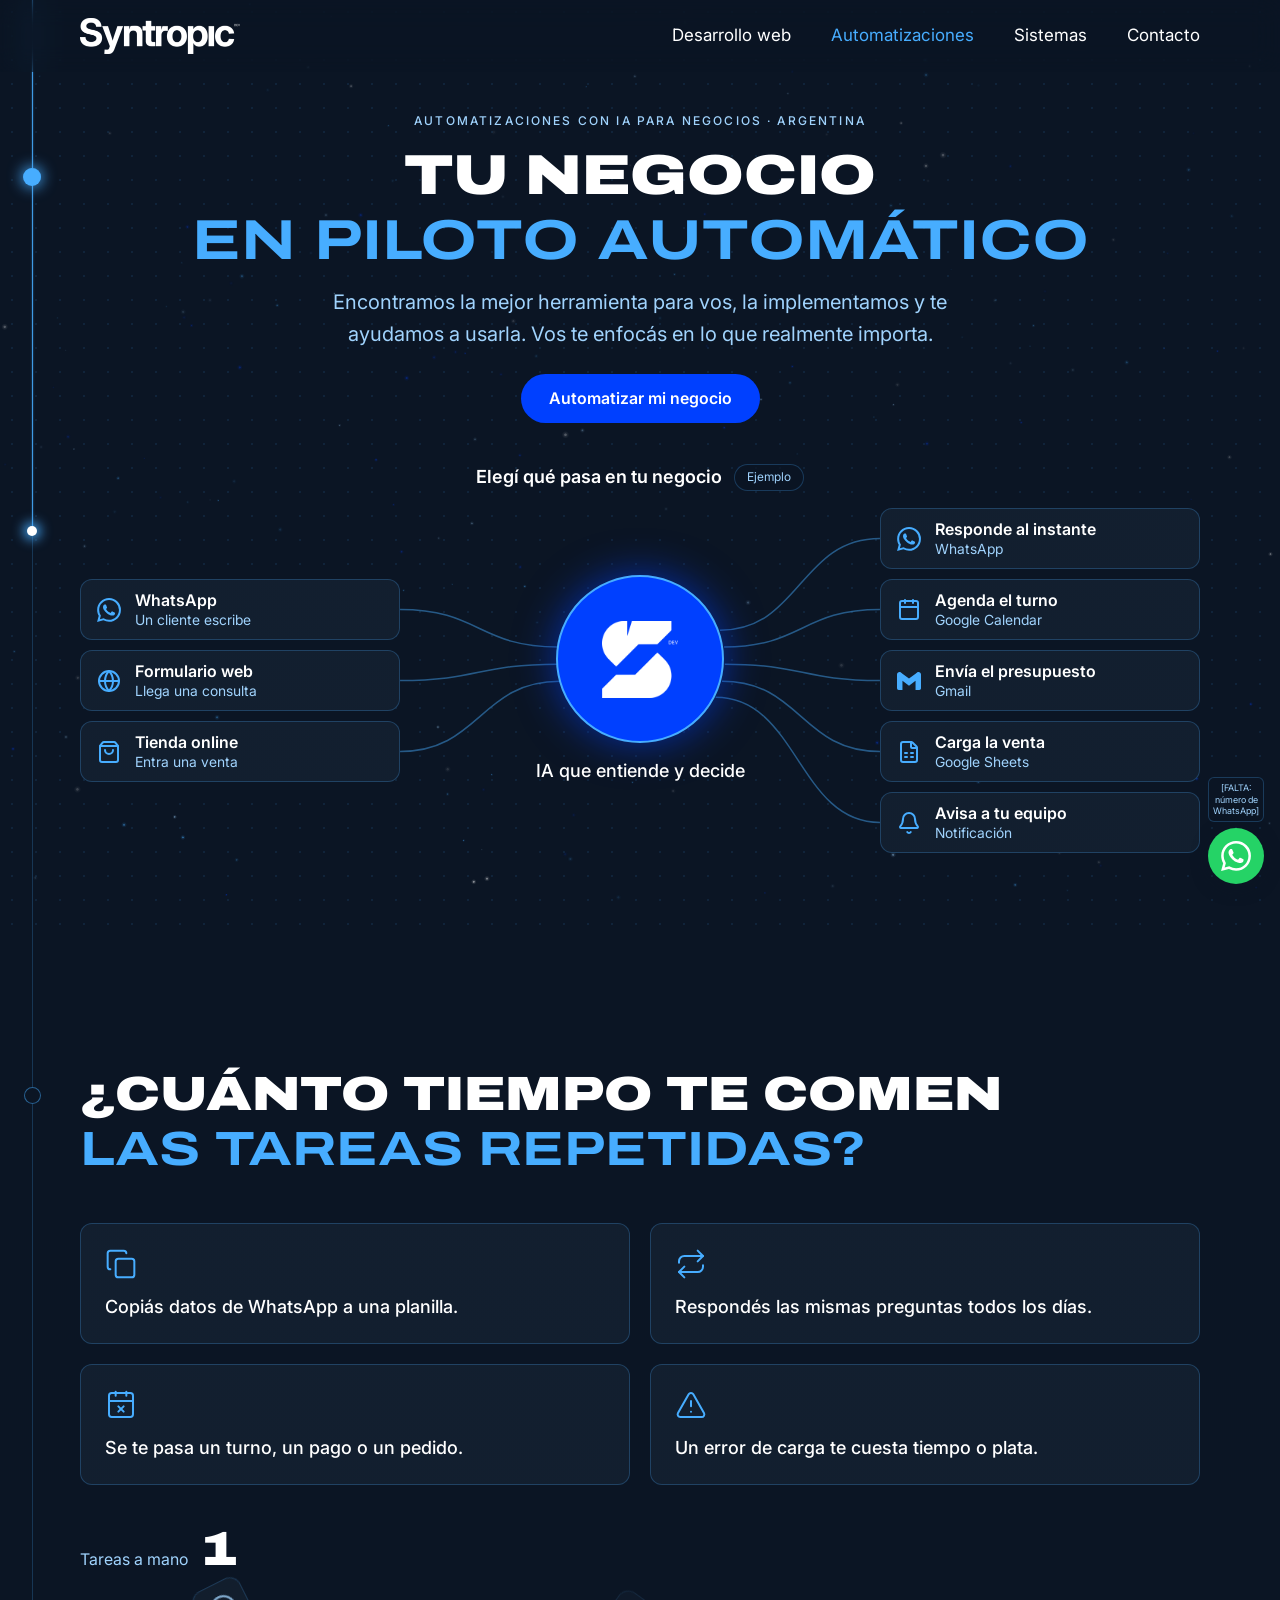
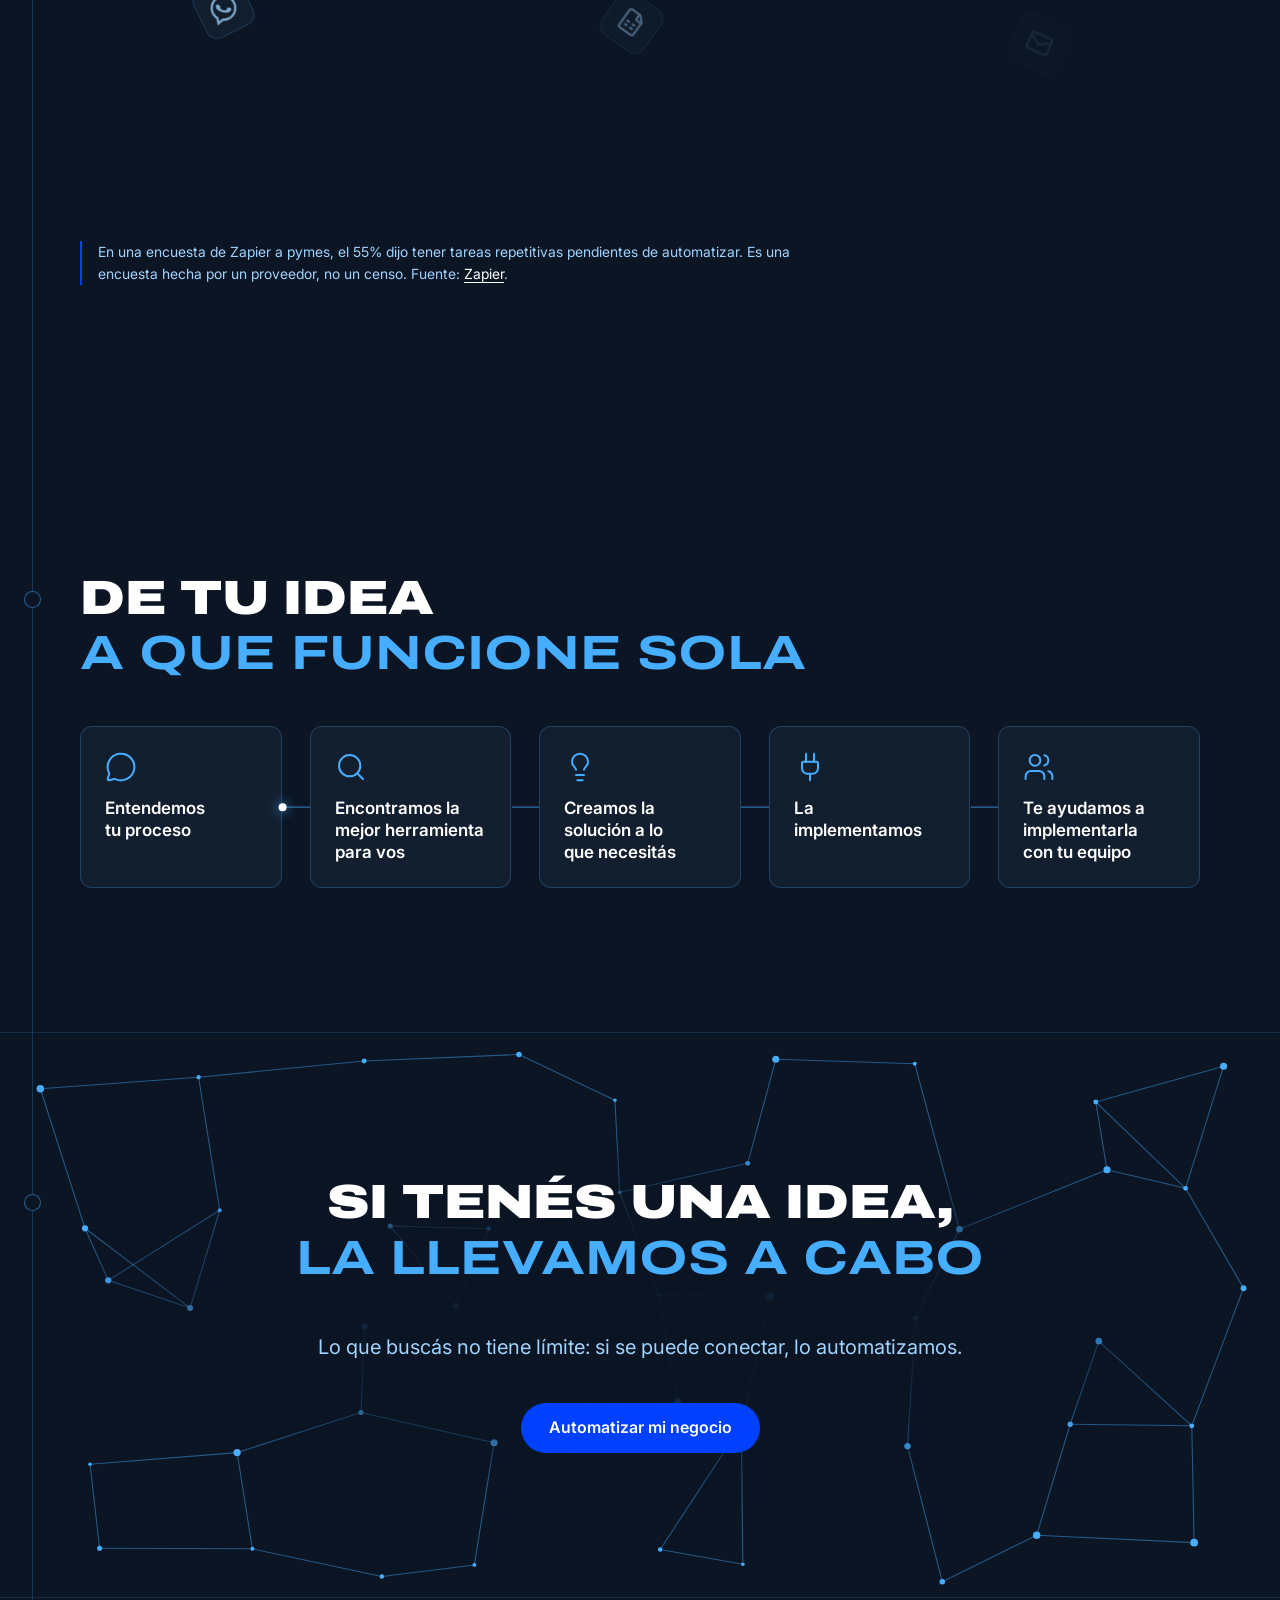
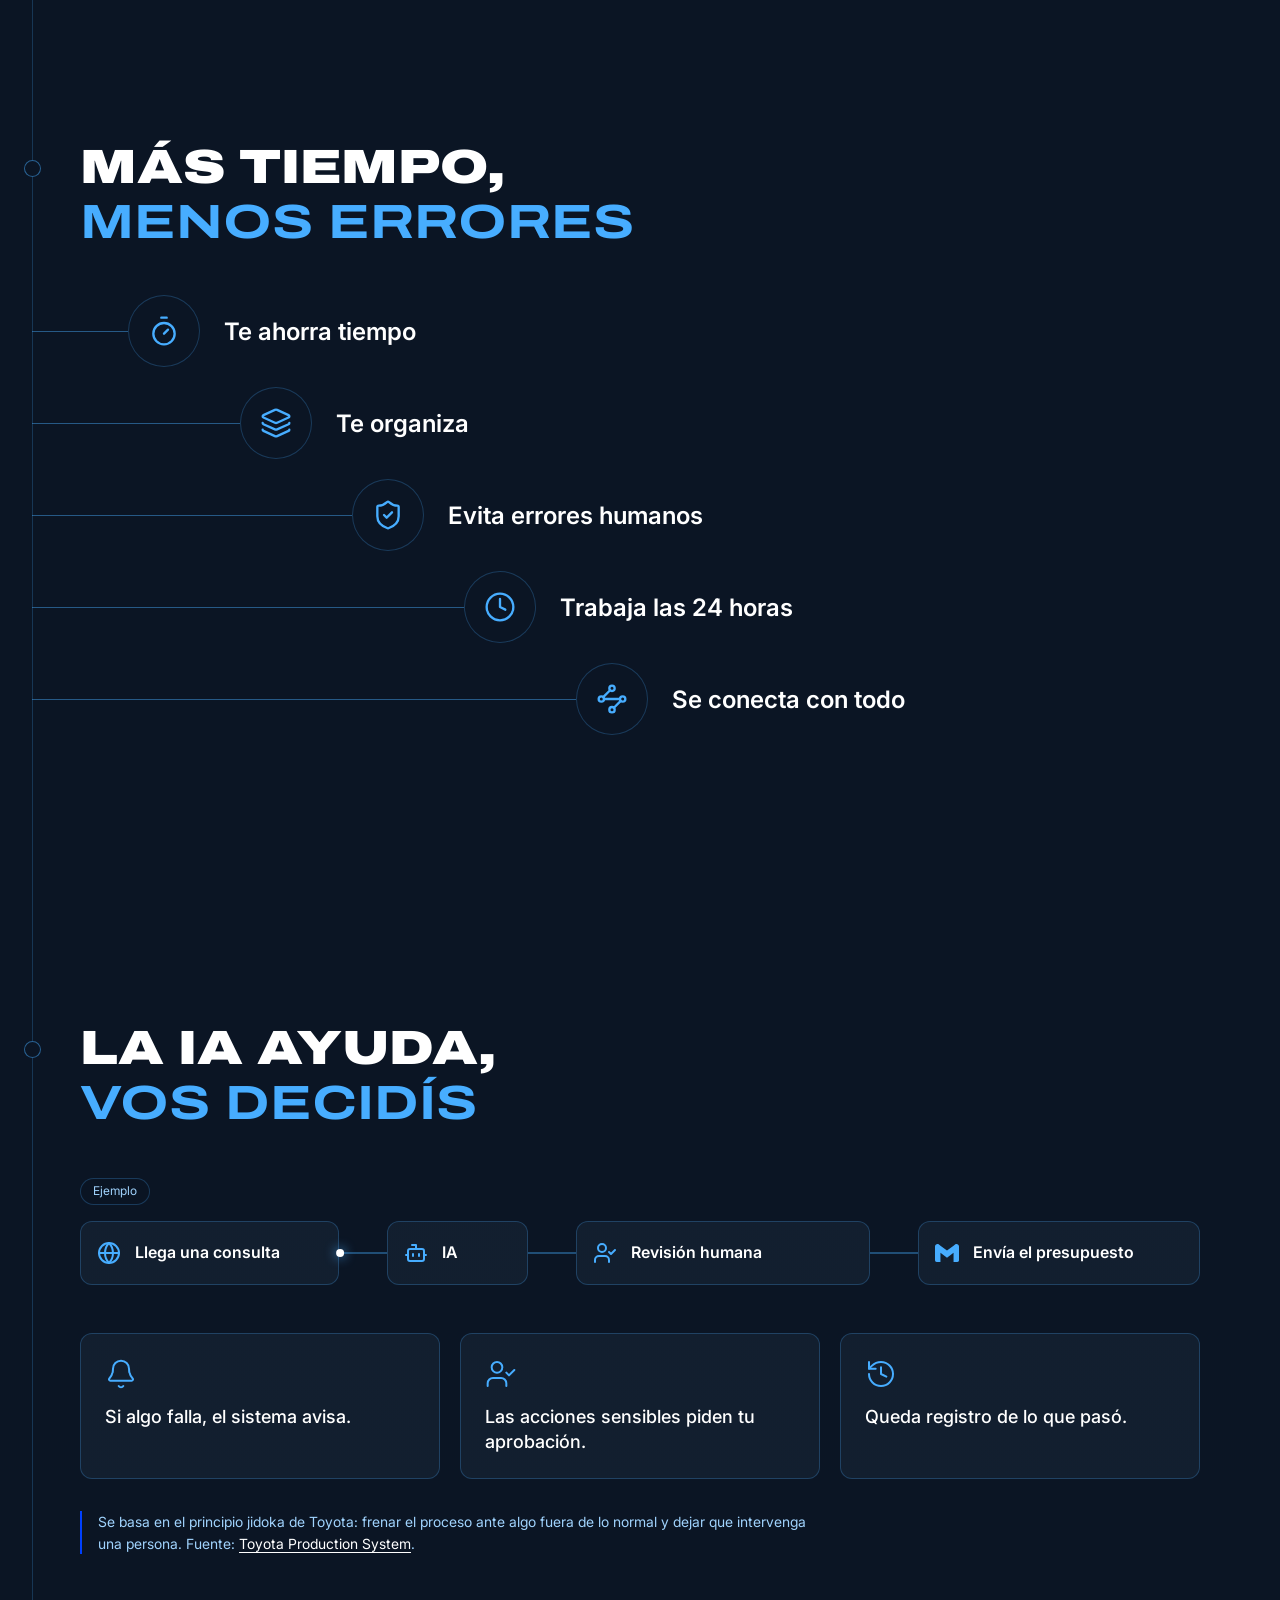
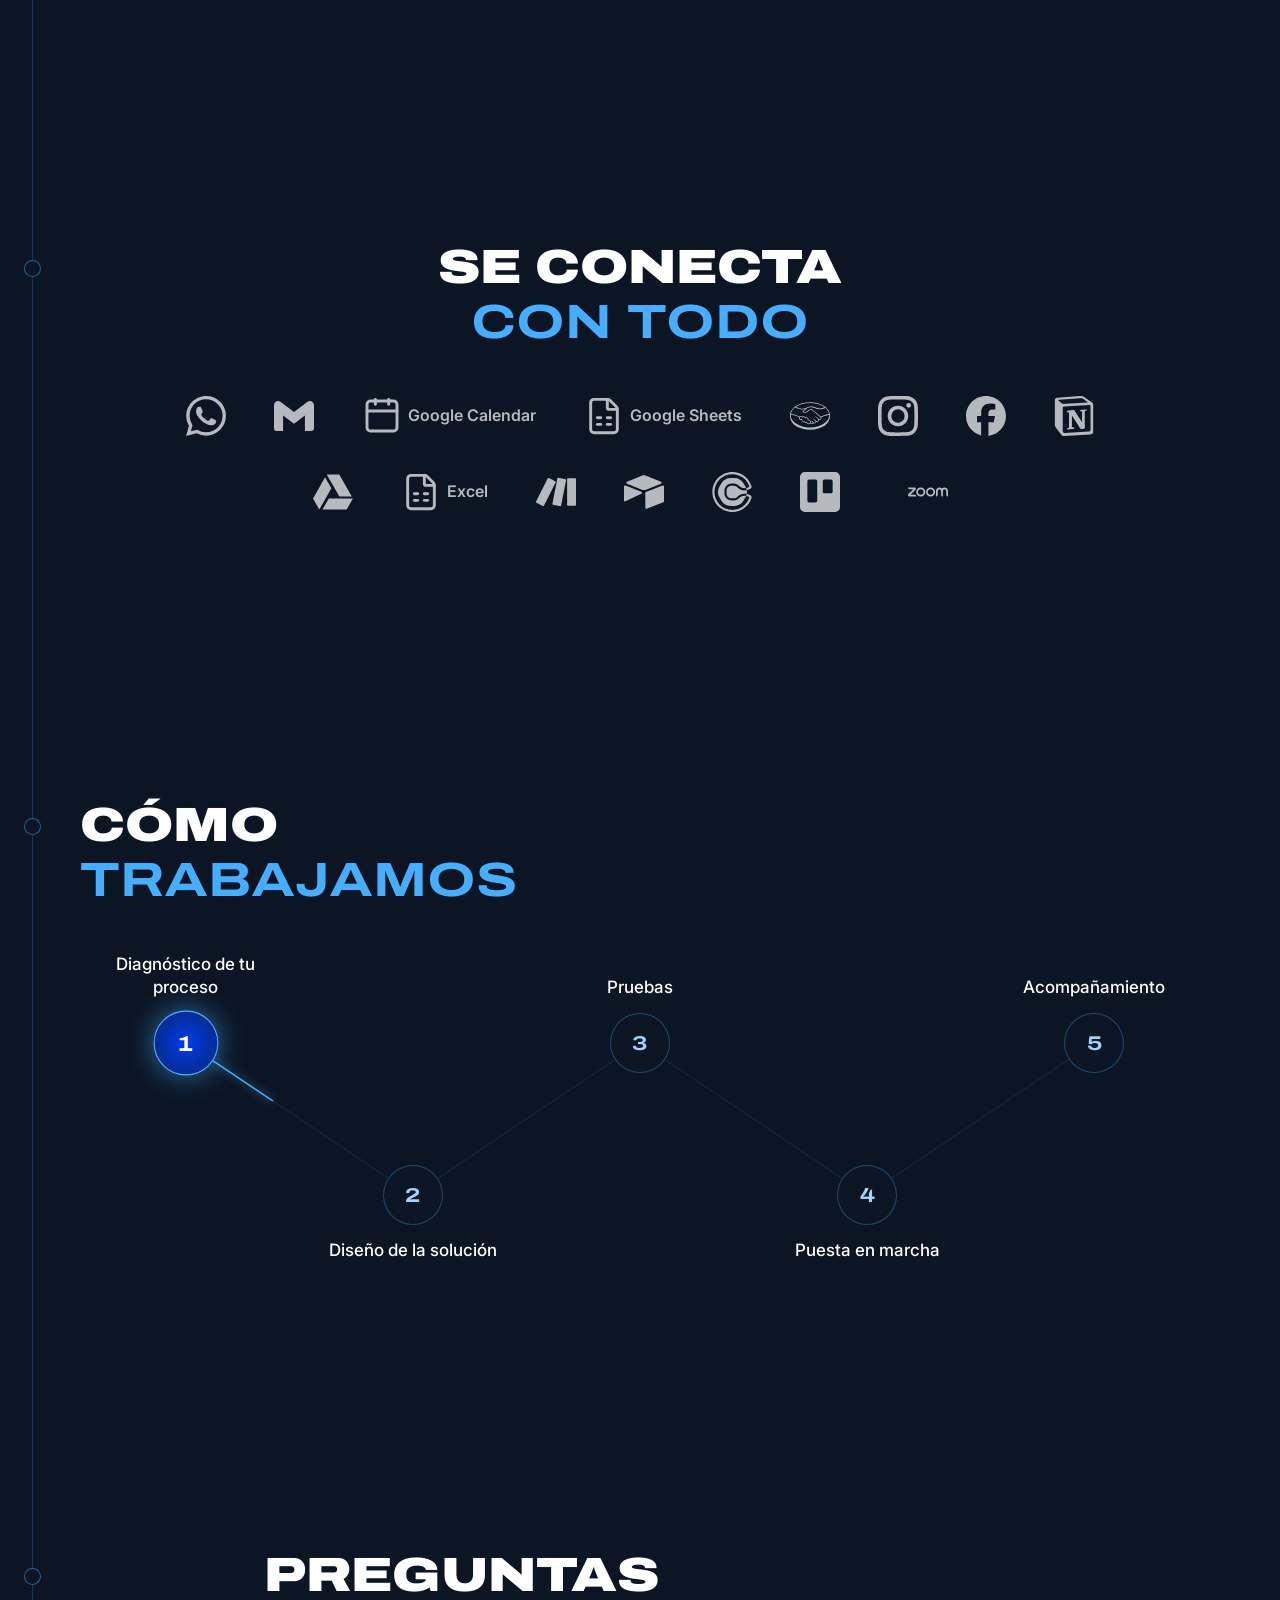
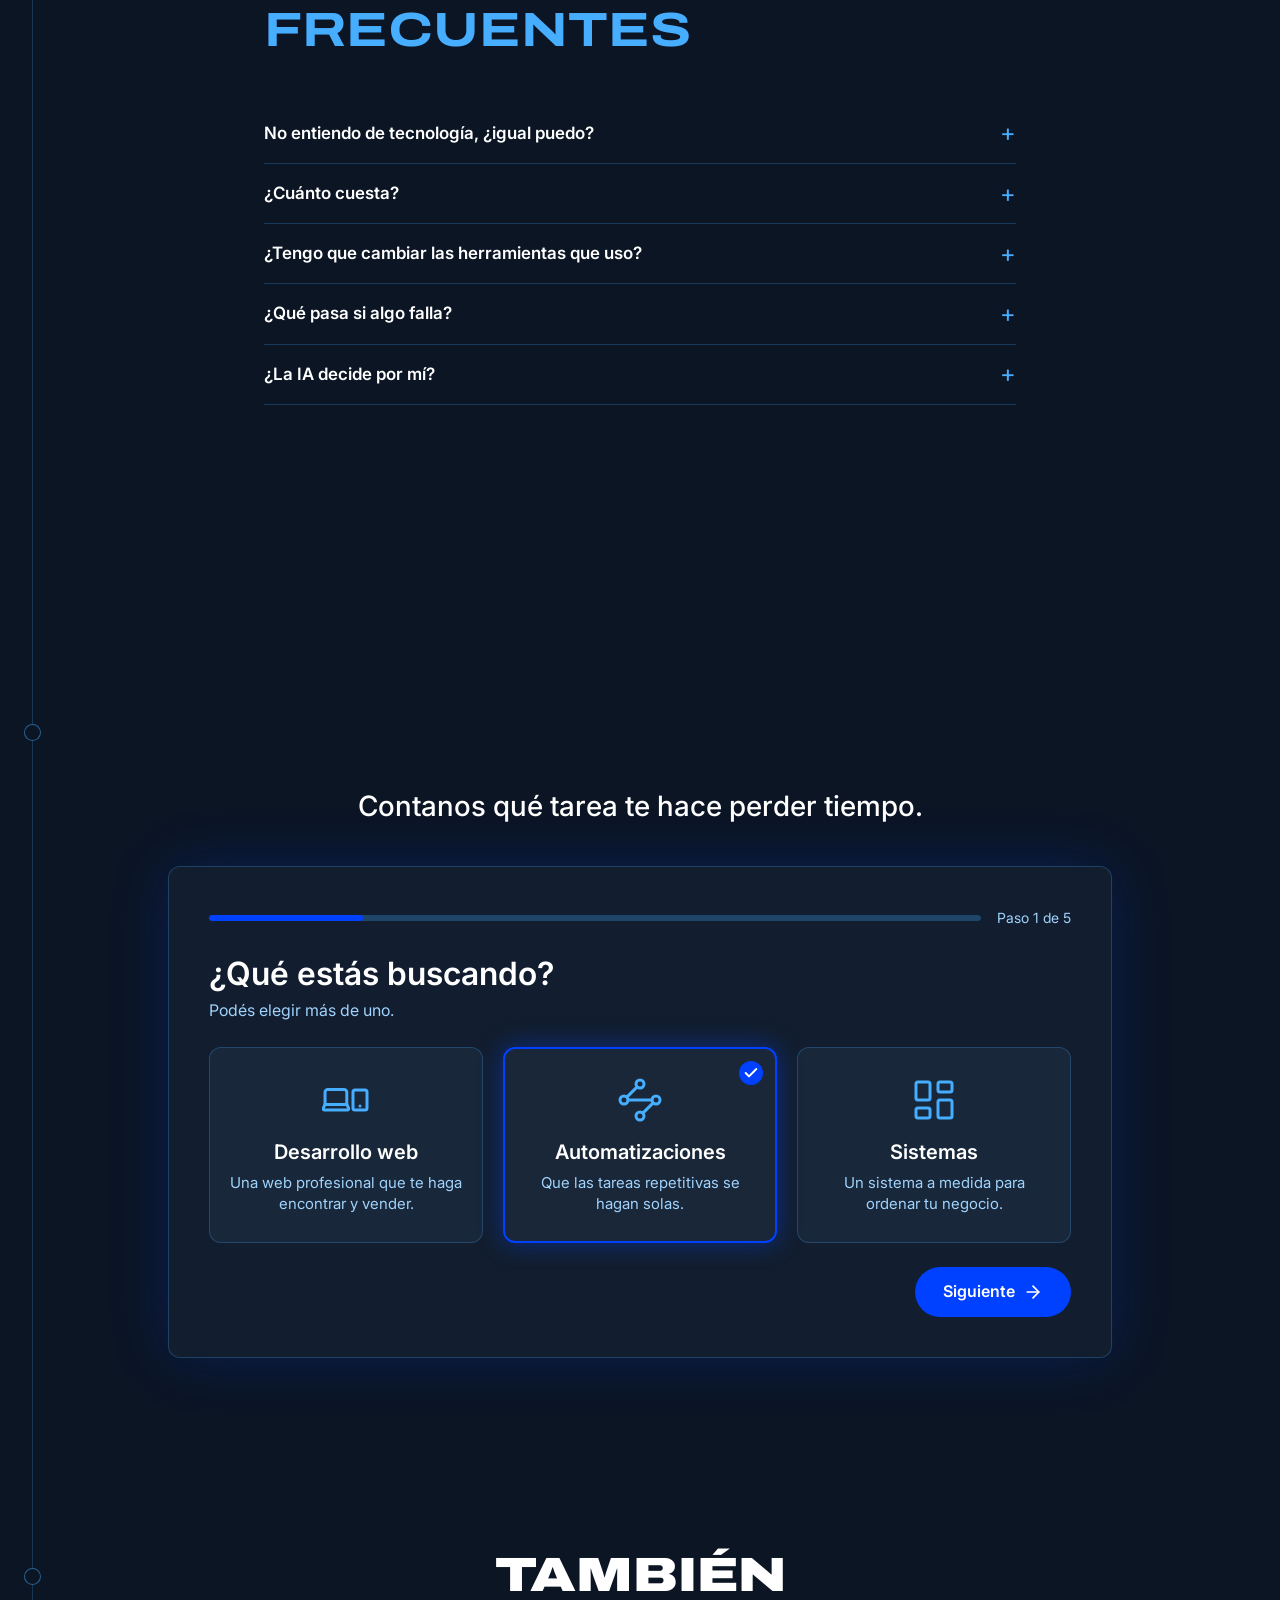
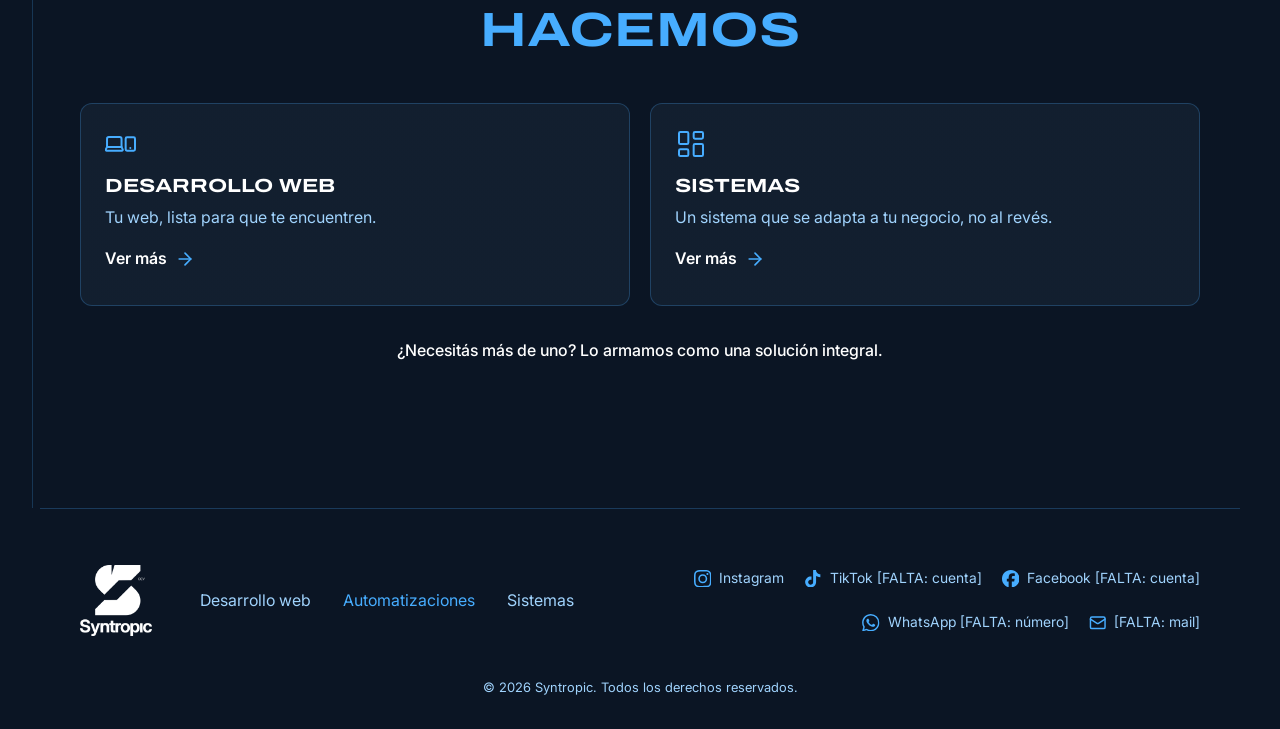
==== commit 59cf6280: "Fase 7: Ver más en la landing, menú con links a las páginas, sitemap, datos estructurados y resumen " ====
--- a/sitio/automatizaciones/index.html
+++ b/sitio/automatizaciones/index.html
@@ -15,6 +15,95 @@
   <link rel="stylesheet" href="../assets/css/pagina-automatizaciones.css">
   <!-- Marca que hay JavaScript: sin JS, el menú mobile queda siempre visible -->
   <script>document.documentElement.classList.add('js');</script>
+  <!-- Datos estructurados. [FALTA-dominio] se reemplaza al publicar -->
+  <script type="application/ld+json">
+{
+  "@context": "https://schema.org",
+  "@graph": [
+    {
+      "@type": "Service",
+      "name": "Automatizaciones",
+      "serviceType": "Automatizaciones",
+      "description": "Conectamos WhatsApp, Gmail, planillas, agendas y tiendas online para que las tareas repetitivas de tu negocio se hagan solas, en Argentina.",
+      "url": "https://[FALTA-dominio]/automatizaciones/",
+      "provider": {
+        "@type": "Organization",
+        "name": "Syntropic",
+        "url": "https://[FALTA-dominio]/",
+        "sameAs": [
+          "https://www.instagram.com/syntropic__/"
+        ]
+      },
+      "areaServed": {
+        "@type": "Country",
+        "name": "Argentina"
+      }
+    },
+    {
+      "@type": "FAQPage",
+      "mainEntity": [
+        {
+          "@type": "Question",
+          "name": "No entiendo de tecnología, ¿igual puedo?",
+          "acceptedAnswer": {
+            "@type": "Answer",
+            "text": "[FALTA: respuesta de Mauro]"
+          }
+        },
+        {
+          "@type": "Question",
+          "name": "¿Cuánto cuesta?",
+          "acceptedAnswer": {
+            "@type": "Answer",
+            "text": "[FALTA: respuesta de Mauro]"
+          }
+        },
+        {
+          "@type": "Question",
+          "name": "¿Tengo que cambiar las herramientas que uso?",
+          "acceptedAnswer": {
+            "@type": "Answer",
+            "text": "[FALTA: respuesta de Mauro]"
+          }
+        },
+        {
+          "@type": "Question",
+          "name": "¿Qué pasa si algo falla?",
+          "acceptedAnswer": {
+            "@type": "Answer",
+            "text": "[FALTA: respuesta de Mauro]"
+          }
+        },
+        {
+          "@type": "Question",
+          "name": "¿La IA decide por mí?",
+          "acceptedAnswer": {
+            "@type": "Answer",
+            "text": "[FALTA: respuesta de Mauro]"
+          }
+        }
+      ]
+    },
+    {
+      "@type": "BreadcrumbList",
+      "itemListElement": [
+        {
+          "@type": "ListItem",
+          "position": 1,
+          "name": "Inicio",
+          "item": "https://[FALTA-dominio]/"
+        },
+        {
+          "@type": "ListItem",
+          "position": 2,
+          "name": "Automatizaciones",
+          "item": "https://[FALTA-dominio]/automatizaciones/"
+        }
+      ]
+    }
+  ]
+}
+  </script>
 </head>
 <body class="servicio servicio-auto">
 
--- a/sitio/assets/css/componentes.css
+++ b/sitio/assets/css/componentes.css
@@ -56,6 +56,22 @@
 
 @media (min-width: 768px) {
   .boton-seccion { width: auto; }
+}
+
+/* Botón secundario: borde, sin relleno */
+.boton-secundario {
+  background-color: transparent;
+  box-shadow: inset 0 0 0 1px var(--celeste);
+}
+
+.boton-secundario:hover { box-shadow: inset 0 0 0 1px var(--celeste), var(--glow-azul); }
+
+/* Dos botones juntos: el principal (al formulario) y "Ver más" (a la página) */
+.botones-seccion {
+  display: flex;
+  flex-wrap: wrap;
+  gap: 0.75rem;
+  width: 100%;
 }
 
 /* --- Píldora (etiqueta con ícono) --- */
--- a/sitio/assets/css/secciones.css
+++ b/sitio/assets/css/secciones.css
@@ -565,7 +565,7 @@
 
 .auto h2 { font-size: clamp(1.25rem, 6.2vw, 4.5rem); }
 
-.auto-texto .boton { margin-top: 0.75rem; }
+.auto-texto .botones-seccion { margin-top: 0.75rem; }
 
 /* Mobile: flujo vertical (disparadores, la S, acciones) */
 .lienzo {
@@ -755,6 +755,8 @@
     align-items: center;
     text-align: center;
   }
+
+  .auto-texto .botones-seccion { justify-content: center; }
 
   .auto-texto .frase,
   .auto-texto .bajada { max-width: 48rem; }
--- a/sitio/assets/css/servicio.css
+++ b/sitio/assets/css/servicio.css
@@ -62,9 +62,11 @@
 
 /* El h1 lo forman los bytes (particulas-servicio.js). Respaldo: si el
    JavaScript no llega, a los 4 segundos aparece solo. Sin JavaScript o con
-   movimiento reducido se ve desde el principio. */
+   movimiento reducido se ve desde el principio. Arranca al 0,4% y no en cero:
+   a la vista es lo mismo, pero el navegador lo cuenta como dibujado desde el
+   principio (si no, PageSpeed mediría la animación como demora de carga). */
 @keyframes h1-respaldo {
-  from { opacity: 0; }
+  from { opacity: 0.004; }
   to { opacity: 1; }
 }
 
@@ -81,14 +83,6 @@
   width: 100%;
   margin-top: 0.5rem;
 }
-
-/* Botón secundario: borde, sin relleno */
-.boton-secundario {
-  background-color: transparent;
-  box-shadow: inset 0 0 0 1px var(--celeste);
-}
-
-.boton-secundario:hover { box-shadow: inset 0 0 0 1px var(--celeste), var(--glow-azul); }
 
 @media (min-width: 768px) {
   .hero-servicio { padding-top: calc(var(--altura-menu) + 64px); padding-bottom: 72px; }
